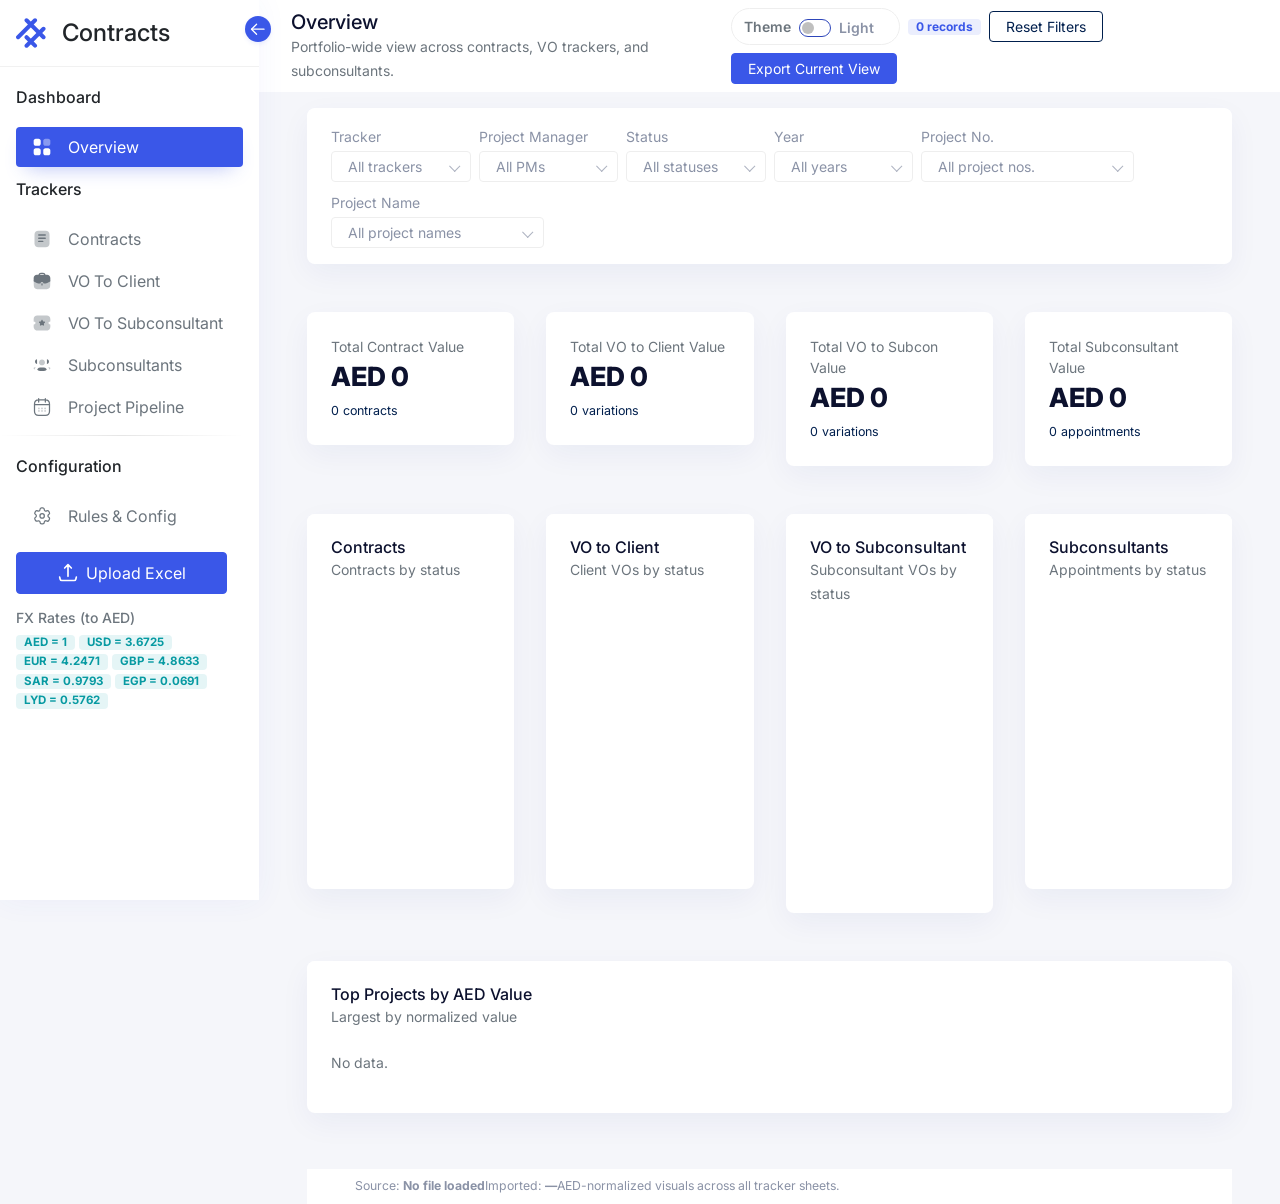
==== dashboard/contracts-tracker.html @ dc99f71d "Initial upload" ====
<!doctype html>
<html lang="en" dir="ltr">
<head>
  <meta charset="utf-8">
  <meta name="viewport" content="width=device-width, initial-scale=1, shrink-to-fit=no">
  <title>Contracts, VOs &amp; Subconsultants Dashboard</title>
  <link rel="shortcut icon" href="../assets/images/favicon.ico">
  <link rel="stylesheet" href="../assets/css/core/libs.min.css">
  <link rel="stylesheet" href="../assets/css/hope-ui.min.css?v=4.0.0">
  <link rel="stylesheet" href="../assets/css/custom.min.css?v=4.0.0">
  <link rel="stylesheet" href="../assets/css/dark.min.css">
  <link rel="stylesheet" href="../assets/css/customizer.min.css">
  <link rel="stylesheet" href="../assets/css/rtl.min.css">
  <link rel="stylesheet" href="../assets/css/contracts-dashboard.css">
</head>
<body>
  <!-- Loader -->
  <div id="loading"><div class="loader simple-loader"><div class="loader-body"></div></div></div>

  <!-- ======== Sidebar ======== -->
  <aside class="sidebar sidebar-default sidebar-white sidebar-base navs-rounded-all">
    <div class="sidebar-header d-flex align-items-center justify-content-start">
      <a href="#" class="navbar-brand">
        <div class="logo-main">
          <div class="logo-normal">
            <svg class="text-primary icon-30" viewBox="0 0 30 30" fill="none" xmlns="http://www.w3.org/2000/svg">
              <rect x="-0.757324" y="19.2427" width="28" height="4" rx="2" transform="rotate(-45 -0.757324 19.2427)" fill="currentColor"/>
              <rect x="7.72803" y="27.728" width="28" height="4" rx="2" transform="rotate(-45 7.72803 27.728)" fill="currentColor"/>
              <rect x="10.5366" y="16.3945" width="16" height="4" rx="2" transform="rotate(45 10.5366 16.3945)" fill="currentColor"/>
              <rect x="10.5562" y="-0.556152" width="28" height="4" rx="2" transform="rotate(45 10.5562 -0.556152)" fill="currentColor"/>
            </svg>
          </div>
          <div class="logo-mini">
            <svg class="text-primary icon-30" viewBox="0 0 30 30" fill="none" xmlns="http://www.w3.org/2000/svg">
              <rect x="-0.757324" y="19.2427" width="28" height="4" rx="2" transform="rotate(-45 -0.757324 19.2427)" fill="currentColor"/>
              <rect x="7.72803" y="27.728" width="28" height="4" rx="2" transform="rotate(-45 7.72803 27.728)" fill="currentColor"/>
              <rect x="10.5366" y="16.3945" width="16" height="4" rx="2" transform="rotate(45 10.5366 16.3945)" fill="currentColor"/>
              <rect x="10.5562" y="-0.556152" width="28" height="4" rx="2" transform="rotate(45 10.5562 -0.556152)" fill="currentColor"/>
            </svg>
          </div>
        </div>
        <h4 class="logo-title">Contracts</h4>
      </a>
      <div class="sidebar-toggle" data-toggle="sidebar" data-active="true">
        <i class="icon">
          <svg width="20" height="20" viewBox="0 0 24 24" fill="none" xmlns="http://www.w3.org/2000/svg">
            <path d="M4.25 12.2744L19.25 12.2744" stroke="currentColor" stroke-width="1.5" stroke-linecap="round" stroke-linejoin="round"></path>
            <path d="M10.2998 18.2988L4.2498 12.2748L10.2998 6.24976" stroke="currentColor" stroke-width="1.5" stroke-linecap="round" stroke-linejoin="round"></path>
          </svg>
        </i>
      </div>
    </div>
    <div class="sidebar-body pt-0 data-scrollbar">
      <div class="sidebar-list">
        <ul class="navbar-nav iq-main-menu" id="sidebar-menu">
          <li class="nav-item static-item">
            <a class="nav-link static-item disabled" href="#" tabindex="-1">
              <span class="default-icon">Dashboard</span><span class="mini-icon">-</span>
            </a>
          </li>
          <li class="nav-item">
            <a class="nav-link active" href="#" data-page="overview">
              <i class="icon"><svg class="icon-20" width="20" viewBox="0 0 24 24" fill="none" xmlns="http://www.w3.org/2000/svg"><path opacity="0.4" d="M16.0756 2H19.4616C20.8639 2 22.0001 3.14585 22.0001 4.55996V7.97452C22.0001 9.38864 20.8639 10.5345 19.4616 10.5345H16.0756C14.6734 10.5345 13.5371 9.38864 13.5371 7.97452V4.55996C13.5371 3.14585 14.6734 2 16.0756 2Z" fill="currentColor"></path><path fill-rule="evenodd" clip-rule="evenodd" d="M4.53852 2H7.92449C9.32676 2 10.463 3.14585 10.463 4.55996V7.97452C10.463 9.38864 9.32676 10.5345 7.92449 10.5345H4.53852C3.13626 10.5345 2 9.38864 2 7.97452V4.55996C2 3.14585 3.13626 2 4.53852 2ZM4.53852 13.4655H7.92449C9.32676 13.4655 10.463 14.6114 10.463 16.0255V19.44C10.463 20.8532 9.32676 22 7.92449 22H4.53852C3.13626 22 2 20.8532 2 19.44V16.0255C2 14.6114 3.13626 13.4655 4.53852 13.4655ZM19.4615 13.4655H16.0755C14.6732 13.4655 13.537 14.6114 13.537 16.0255V19.44C13.537 20.8532 14.6732 22 16.0755 22H19.4615C20.8637 22 22 20.8532 22 19.44V16.0255C22 14.6114 20.8637 13.4655 19.4615 13.4655Z" fill="currentColor"></path></svg></i>
              <span class="item-name">Overview</span>
            </a>
          </li>
          <li class="nav-item static-item">
            <a class="nav-link static-item disabled" href="#" tabindex="-1">
              <span class="default-icon">Trackers</span><span class="mini-icon">-</span>
            </a>
          </li>
          <li class="nav-item">
            <a class="nav-link" href="#" data-page="contracts">
              <i class="icon"><svg class="icon-20" width="20" viewBox="0 0 24 24" fill="none" xmlns="http://www.w3.org/2000/svg"><path opacity="0.4" d="M16.191 2H7.81C4.77 2 3 3.78 3 6.83V17.16C3 20.26 4.77 22 7.81 22H16.191C19.28 22 21 20.26 21 17.16V6.83C21 3.78 19.28 2 16.191 2Z" fill="currentColor"></path><path d="M8.08008 15.74H12.9201C13.3701 15.74 13.7501 15.36 13.7501 14.91C13.7501 14.46 13.3701 14.08 12.9201 14.08H8.08008C7.63008 14.08 7.25008 14.46 7.25008 14.91C7.25008 15.36 7.63008 15.74 8.08008 15.74ZM8.08008 11.9H15.9201C16.3701 11.9 16.7501 11.52 16.7501 11.07C16.7501 10.62 16.3701 10.24 15.9201 10.24H8.08008C7.63008 10.24 7.25008 10.62 7.25008 11.07C7.25008 11.52 7.63008 11.9 8.08008 11.9ZM8.08008 8.06H15.9201C16.3701 8.06 16.7501 7.68 16.7501 7.23C16.7501 6.78 16.3701 6.4 15.9201 6.4H8.08008C7.63008 6.4 7.25008 6.78 7.25008 7.23C7.25008 7.68 7.63008 8.06 8.08008 8.06Z" fill="currentColor"></path></svg></i>
              <span class="item-name">Contracts</span>
            </a>
          </li>
          <li class="nav-item">
            <a class="nav-link" href="#" data-page="voClient">
              <i class="icon"><svg class="icon-20" width="20" viewBox="0 0 24 24" fill="none" xmlns="http://www.w3.org/2000/svg"><path opacity="0.4" d="M2 11.0786C2.05 13.4166 2.19 17.4156 2.21 17.8566C2.281 18.7996 2.642 19.7526 3.204 20.4246C3.986 21.3676 4.949 21.7886 6.292 21.7886C8.148 21.7986 10.194 21.7986 12.181 21.7986C14.176 21.7986 16.112 21.7986 17.747 21.7886C19.071 21.7886 20.064 21.3566 20.836 20.4246C21.398 19.7526 21.759 18.7896 21.81 17.8566C21.83 17.4856 21.93 13.1446 21.99 11.0786H2Z" fill="currentColor"></path><path d="M11.2451 15.3843V16.6783C11.2451 17.0923 11.5811 17.4283 11.9951 17.4283C12.4091 17.4283 12.7451 17.0923 12.7451 16.6783V15.3843C12.7451 14.9703 12.4091 14.6343 11.9951 14.6343C11.5811 14.6343 11.2451 14.9703 11.2451 15.3843Z" fill="currentColor"></path><path fill-rule="evenodd" clip-rule="evenodd" d="M10.211 14.5565C10.111 14.9195 9.762 15.1515 9.384 15.1015C6.833 14.7455 4.395 13.8405 2.337 12.4815C2.126 12.3435 2 12.1075 2 11.8555V8.38949C2 6.28949 3.712 4.58149 5.817 4.58149H7.784C7.972 3.12949 9.202 2.00049 10.704 2.00049H13.286C14.787 2.00049 16.018 3.12949 16.206 4.58149H18.183C20.282 4.58149 21.99 6.28949 21.99 8.38949V11.8555C21.99 12.1075 21.863 12.3425 21.654 12.4815C19.592 13.8465 17.144 14.7555 14.576 15.1105C14.541 15.1155 14.507 15.1175 14.473 15.1175C14.134 15.1175 13.831 14.8885 13.746 14.5525C13.544 13.7565 12.821 13.1995 11.99 13.1995C11.148 13.1995 10.433 13.7445 10.211 14.5565ZM13.286 3.50049H10.704C10.031 3.50049 9.469 3.96049 9.301 4.58149H14.688C14.52 3.96049 13.958 3.50049 13.286 3.50049Z" fill="currentColor"></path></svg></i>
              <span class="item-name">VO to Client</span>
            </a>
          </li>
          <li class="nav-item">
            <a class="nav-link" href="#" data-page="voSubcon">
              <i class="icon"><svg class="icon-20" width="20" viewBox="0 0 24 24" fill="none" xmlns="http://www.w3.org/2000/svg"><path opacity="0.4" d="M21.25 13.4764C20.429 13.4764 19.761 12.8145 19.761 12.001C19.761 11.1865 20.429 10.5246 21.25 10.5246C21.449 10.5246 21.64 10.4463 21.78 10.3076C21.921 10.1679 22 9.97864 22 9.78146L21.999 7.10415C21.999 4.84102 20.14 3 17.856 3H6.144C3.86 3 2.001 4.84102 2.001 7.10415L2 9.86766C2 10.0648 2.079 10.2541 2.22 10.3938C2.36 10.5325 2.551 10.6108 2.75 10.6108C3.599 10.6108 4.239 11.2083 4.239 12.001C4.239 12.8145 3.571 13.4764 2.75 13.4764C2.336 13.4764 2 13.8093 2 14.2195V16.8949C2 19.158 3.858 21 6.143 21H17.857C20.142 21 22 19.158 22 16.8949V14.2195C22 13.8093 21.664 13.4764 21.25 13.4764Z" fill="currentColor"></path><path d="M15.4303 11.5887L14.2513 12.7367L14.5303 14.3597C14.5783 14.6407 14.4653 14.9177 14.2343 15.0837C14.0053 15.2517 13.7063 15.2727 13.4543 15.1387L11.9993 14.3737L10.5413 15.1397C10.4333 15.1967 10.3153 15.2267 10.1983 15.2267C10.0453 15.2267 9.89434 15.1787 9.76434 15.0847C9.53434 14.9177 9.42134 14.6407 9.46934 14.3597L9.74734 12.7367L8.56834 11.5887C8.36434 11.3907 8.29334 11.0997 8.38134 10.8287C8.47034 10.5587 8.70034 10.3667 8.98134 10.3267L10.6073 10.0897L11.3363 8.61268C11.4633 8.35868 11.7173 8.20068 11.9993 8.20068H12.0013C12.2843 8.20168 12.5383 8.35968 12.6633 8.61368L13.3923 10.0897L15.0213 10.3277C15.2993 10.3667 15.5293 10.5587 15.6173 10.8287C15.7063 11.0997 15.6353 11.3907 15.4303 11.5887Z" fill="currentColor"></path></svg></i>
              <span class="item-name">VO to Subconsultant</span>
            </a>
          </li>
          <li class="nav-item">
            <a class="nav-link" href="#" data-page="sca">
              <i class="icon"><svg class="icon-20" width="20" viewBox="0 0 24 24" fill="none" xmlns="http://www.w3.org/2000/svg"><path d="M17.8877 10.8967C19.2827 10.7007 20.3567 9.50473 20.3597 8.05573C20.3597 6.62773 19.3187 5.44373 17.9537 5.21973" fill="currentColor"></path><path opacity="0.4" d="M19.7285 14.2505C21.0795 14.4525 22.0225 14.9255 22.0225 15.9005C22.0225 16.5715 21.5785 17.0075 20.8605 17.2815" fill="currentColor"></path><path d="M6.09016 10.8967C4.69516 10.7007 3.62116 9.50473 3.61816 8.05573C3.61816 6.62773 4.65916 5.44373 6.02416 5.21973" fill="currentColor"></path><path opacity="0.4" d="M4.24957 14.2505C2.89857 14.4525 1.95557 14.9255 1.95557 15.9005C1.95557 16.5715 2.39957 17.0075 3.11757 17.2815" fill="currentColor"></path><path fill-rule="evenodd" clip-rule="evenodd" d="M11.9886 14.914C9.09857 14.914 6.60059 15.3507 6.60059 17.1154C6.60059 18.88 9.08459 19.3327 11.9886 19.3327C14.8786 19.3327 17.3766 18.8961 17.3766 17.1314C17.3766 15.3667 14.8926 14.914 11.9886 14.914Z" fill="currentColor"></path><path opacity="0.4" fill-rule="evenodd" clip-rule="evenodd" d="M11.9886 12.4467C13.9496 12.4467 15.5286 10.8684 15.5286 8.90638C15.5286 6.94538 13.9496 5.36707 11.9886 5.36707C10.0276 5.36707 8.44958 6.94538 8.44958 8.90638C8.44958 10.8684 10.0276 12.4467 11.9886 12.4467Z" fill="currentColor"></path></svg></i>
              <span class="item-name">Subconsultants</span>
            </a>
          </li>
          <li class="nav-item">
            <a class="nav-link" href="#" data-page="pipeline">
              <i class="icon"><svg class="icon-20" width="20" viewBox="0 0 24 24" fill="none" xmlns="http://www.w3.org/2000/svg"><path d="M8 2v4M16 2v4M3.5 9.09h17M21 8.5V17c0 3-1.5 5-5 5H8c-3.5 0-5-2-5-5V8.5c0-3 1.5-5 5-5h8c3.5 0 5 2 5 5Z" stroke="currentColor" stroke-width="1.5" stroke-miterlimit="10" stroke-linecap="round" stroke-linejoin="round"/><path opacity="0.4" d="M15.695 13.7h.009M15.695 16.7h.009M11.995 13.7h.01M11.995 16.7h.01M8.294 13.7h.01M8.294 16.7h.01" stroke="currentColor" stroke-width="2" stroke-linecap="round" stroke-linejoin="round"/></svg></i>
              <span class="item-name">Project Pipeline</span>
            </a>
          </li>
          <li><hr class="hr-horizontal"></li>
          <li class="nav-item static-item">
            <a class="nav-link static-item disabled" href="#" tabindex="-1">
              <span class="default-icon">Configuration</span><span class="mini-icon">-</span>
            </a>
          </li>
          <li class="nav-item">
            <a class="nav-link" href="#" data-page="rulesConfig">
              <i class="icon"><svg class="icon-20" width="20" viewBox="0 0 24 24" fill="none" xmlns="http://www.w3.org/2000/svg"><path fill-rule="evenodd" clip-rule="evenodd" d="M20.8064 7.62361L20.184 6.54352C19.6574 5.6296 18.4905 5.31432 17.5753 5.83872V5.83872C17.1397 6.09534 16.6198 6.16815 16.1305 6.04109C15.6411 5.91402 15.2224 5.59752 14.9666 5.16137C14.8021 4.88415 14.7137 4.56839 14.7103 4.24604V4.24604C14.7251 3.72922 14.5302 3.2284 14.1698 2.85767C13.8094 2.48694 13.3143 2.27786 12.7973 2.27808H11.5433C11.037 2.27807 10.5513 2.47991 10.1937 2.83895C9.83614 3.19798 9.63649 3.68459 9.63889 4.19088V4.19088C9.62417 5.23693 8.77248 6.07681 7.72632 6.07674C7.40397 6.07336 7.08821 5.98494 6.81099 5.82041V5.82041C5.89582 5.29601 4.72887 5.61129 4.20229 6.52522L3.5765 7.62361C3.05023 8.53639 3.36065 9.70261 4.26888 10.2323V10.2323C4.86374 10.5739 5.22508 11.2056 5.22508 11.889C5.22508 12.5725 4.86374 13.2041 4.26888 13.5458V13.5458C3.36228 14.0719 3.05087 15.2353 3.5765 16.1453V16.1453L4.20898 17.2346C4.45573 17.6798 4.86893 18.0083 5.35648 18.1474C5.84402 18.2866 6.36697 18.2249 6.81099 17.9756V17.9756C7.24733 17.7213 7.76683 17.6516 8.25456 17.7822C8.74229 17.9128 9.15789 18.2327 9.40993 18.6716C9.57445 18.9489 9.66287 19.2646 9.66628 19.587V19.587C9.66628 20.6435 10.5227 21.5 11.5792 21.5H12.8332C13.8864 21.5 14.7412 20.6491 14.7474 19.5765V19.5765C14.7449 19.0691 14.9455 18.5818 15.3042 18.2232C15.663 17.8644 16.1503 17.6638 16.6576 17.6663C16.9788 17.6749 17.2929 17.7636 17.5753 17.9247V17.9247C18.4869 18.4498 19.6521 18.1398 20.184 17.2302V17.2302L20.8064 16.1453C21.0615 15.7075 21.1315 15.186 21.001 14.6964C20.8704 14.2067 20.5502 13.7894 20.111 13.5367V13.5367C19.6717 13.284 19.3516 12.8666 19.221 12.377C19.0904 11.8873 19.1604 11.3659 19.4155 10.928C19.581 10.6383 19.8211 10.3982 20.111 10.2323V10.2323C21.0131 9.70289 21.3236 8.54349 20.8064 7.63361V7.63361V7.62361Z" stroke="currentColor" stroke-width="1.5" stroke-linecap="round" stroke-linejoin="round"></path><circle cx="12.175" cy="11.889" r="2.63616" stroke="currentColor" stroke-width="1.5" stroke-linecap="round" stroke-linejoin="round"></circle></svg></i>
              <span class="item-name">Rules &amp; Config</span>
            </a>
          </li>
        </ul>
      </div>
      <!-- Sidebar Upload -->
      <div class="p-3">
        <button class="btn btn-primary sidebar-upload-btn d-flex align-items-center justify-content-center gap-2" data-bs-toggle="modal" data-bs-target="#uploadModal">
          <svg width="20" height="20" viewBox="0 0 24 24" fill="none" xmlns="http://www.w3.org/2000/svg"><path d="M12 2v14m0-14L8 6m4-4l4 4" stroke="currentColor" stroke-width="2" stroke-linecap="round" stroke-linejoin="round"/><path d="M2 17l.621 2.485A2 2 0 004.561 21h14.878a2 2 0 001.94-1.515L22 17" stroke="currentColor" stroke-width="2" stroke-linecap="round" stroke-linejoin="round"/></svg>
          <span class="default-icon">Upload Excel</span>
        </button>
      </div>
      <!-- FX Rate pills -->
      <div class="px-3 pb-3">
        <h6 class="text-muted small mb-2 default-icon">FX Rates (to AED)</h6>
        <div id="sidebarFxPills" class="d-flex flex-wrap gap-1"></div>
      </div>
    </div>
  </aside>

  <!-- ======== Main Content ======== -->
  <main class="main-content">
    <div class="position-relative">
      <!-- Topbar -->
      <nav class="nav navbar navbar-expand-lg navbar-light iq-navbar">
        <div class="container-fluid navbar-inner">
          <div class="d-flex align-items-center gap-3">
            <div class="sidebar-toggle" data-toggle="sidebar" data-active="true">
              <i class="icon"><svg width="20" viewBox="0 0 24 24" fill="none" xmlns="http://www.w3.org/2000/svg"><path d="M4.25 12.2744L19.25 12.2744" stroke="currentColor" stroke-width="1.5" stroke-linecap="round" stroke-linejoin="round"></path><path d="M10.2998 18.2988L4.2498 12.2748L10.2998 6.24976" stroke="currentColor" stroke-width="1.5" stroke-linecap="round" stroke-linejoin="round"></path></svg></i>
            </div>
            <div>
              <h5 class="mb-0" id="pageTitle">Overview</h5>
              <small class="text-muted" id="pageSubtitle">Portfolio-wide view across contracts, VO trackers, and subconsultants.</small>
            </div>
          </div>
          <div class="d-flex align-items-center gap-2 flex-wrap">
            <div class="theme-toggle-wrap d-flex align-items-center gap-2">
              <span class="small text-muted fw-semibold">Theme</span>
              <div class="form-check form-switch mb-0">
                <input class="form-check-input" type="checkbox" role="switch" id="themeToggle">
                <label class="form-check-label small fw-semibold" for="themeToggle" id="themeToggleLabel">Light</label>
              </div>
            </div>
            <span class="badge bg-soft-primary" id="recordCounterBadge">0 records</span>
            <button class="btn btn-sm btn-outline-secondary" id="resetFiltersBtn">Reset Filters</button>
            <button class="btn btn-sm btn-primary" id="exportCsvBtn">Export Current View</button>
          </div>
        </div>
      </nav>
    </div>

    <div class="container-fluid content-inner mt-3 py-0">
      <!-- ===== Global Filters Card ===== -->
      <div class="row mb-3 filters-card" id="filtersCard">
        <div class="col-12">
          <div class="card">
            <div class="card-body py-3">
              <div class="row g-2">
                <div class="col-md-2 col-sm-4 col-6">
                  <label class="form-label small mb-1">Tracker</label>
                  <div class="status-filter excel-filter" id="filterTypeWrap">
                    <button type="button" class="form-select form-select-sm text-start status-filter-toggle" id="filterTypeToggle">All trackers</button>
                    <div class="status-filter-menu d-none" id="filterTypeMenu"></div>
                  </div>
                </div>
                <div class="col-md-2 col-sm-4 col-6">
                  <label class="form-label small mb-1">Project Manager</label>
                  <div class="status-filter excel-filter" id="filterPMWrap">
                    <button type="button" class="form-select form-select-sm text-start status-filter-toggle" id="filterPMToggle">All PMs</button>
                    <div class="status-filter-menu d-none" id="filterPMMenu"></div>
                  </div>
                </div>
                <div class="col-md-2 col-sm-4 col-6">
                  <label class="form-label small mb-1">Status</label>
                  <div class="status-filter" id="filterStatusWrap">
                    <button type="button" class="form-select form-select-sm text-start status-filter-toggle" id="filterStatusToggle">
                      All statuses
                    </button>
                    <div class="status-filter-menu d-none" id="filterStatusMenu"></div>
                  </div>
                </div>
                <div class="col-md-2 col-sm-4 col-6 d-none" id="filterInvoiceStatusBlock">
                  <label class="form-label small mb-1">Invoice Status</label>
                  <div class="status-filter excel-filter" id="filterInvoiceStatusWrap">
                    <button type="button" class="form-select form-select-sm text-start status-filter-toggle" id="filterInvoiceStatusToggle">All invoice statuses</button>
                    <div class="status-filter-menu d-none" id="filterInvoiceStatusMenu"></div>
                  </div>
                </div>
                <div class="col-md-2 col-sm-4 col-6">
                  <label class="form-label small mb-1">Year</label>
                  <div class="status-filter excel-filter" id="filterYearWrap">
                    <button type="button" class="form-select form-select-sm text-start status-filter-toggle" id="filterYearToggle">All years</button>
                    <div class="status-filter-menu d-none" id="filterYearMenu"></div>
                  </div>
                </div>
                <div class="col-md-3 col-sm-6">
                  <label class="form-label small mb-1">Project No.</label>
                  <div class="status-filter excel-filter" id="filterProjectNoWrap">
                    <button type="button" class="form-select form-select-sm text-start status-filter-toggle" id="filterProjectNoToggle">All project nos.</button>
                    <div class="status-filter-menu d-none" id="filterProjectNoMenu"></div>
                  </div>
                </div>
                <div class="col-md-3 col-sm-6">
                  <label class="form-label small mb-1">Project Name</label>
                  <div class="status-filter excel-filter" id="filterProjectNameWrap">
                    <button type="button" class="form-select form-select-sm text-start status-filter-toggle" id="filterProjectNameToggle">All project names</button>
                    <div class="status-filter-menu d-none" id="filterProjectNameMenu"></div>
                  </div>
                </div>
              </div>
              <div class="filter-chip-row d-none" id="filterSummaryChips"></div>
            </div>
          </div>
        </div>
      </div>

      <!-- ===== Page Sections ===== -->
      <div id="page-overview"     class="page-section active"></div>
      <div id="page-contracts"    class="page-section"></div>
      <div id="page-voClient"     class="page-section"></div>
      <div id="page-voSubcon"     class="page-section"></div>
      <div id="page-sca"          class="page-section"></div>
      <div id="page-pipeline"    class="page-section"></div>
      <div id="page-rulesConfig"  class="page-section"></div>

      <!-- Footer -->
      <footer class="footer mt-4">
        <div class="footer-body">
          <div class="d-flex flex-wrap justify-content-between align-items-center small">
            <div>Source: <strong id="footerSourceFile">No file loaded</strong></div>
            <div>Imported: <strong id="footerImportedAt">—</strong></div>
            <div>AED-normalized visuals across all tracker sheets.</div>
          </div>
        </div>
      </footer>
    </div>
  </main>

  <!-- ======== Toast area ======== -->
  <div id="toast-area" class="toast-container position-fixed top-0 end-0 p-3"></div>

  <!-- ======== Upload Modal ======== -->
  <div class="modal fade" id="uploadModal" tabindex="-1" aria-labelledby="uploadModalLabel" aria-hidden="true">
    <div class="modal-dialog modal-lg modal-dialog-centered">
      <div class="modal-content">
        <div class="modal-header">
          <h5 class="modal-title" id="uploadModalLabel">Upload Excel Workbook</h5>
          <button type="button" class="btn-close" data-bs-dismiss="modal" aria-label="Close"></button>
        </div>
        <div class="modal-body">
          <!-- Step indicators -->
          <div class="d-flex justify-content-center mb-4 gap-3">
            <span class="badge bg-primary" id="uploadStep1Badge">1. Select File</span>
            <span class="badge bg-secondary" id="uploadStep2Badge">2. Sheet Mapping</span>
            <span class="badge bg-secondary" id="uploadStep3Badge">3. Validation</span>
          </div>
          <!-- Step 1: File selection -->
          <div id="uploadStep1">
            <div class="upload-zone" id="dropZone">
              <div class="upload-icon mb-2">
                <svg width="48" height="48" viewBox="0 0 24 24" fill="none" xmlns="http://www.w3.org/2000/svg"><path d="M12 2v14m0-14L8 6m4-4l4 4" stroke="currentColor" stroke-width="2" stroke-linecap="round" stroke-linejoin="round"/><path d="M2 17l.621 2.485A2 2 0 004.561 21h14.878a2 2 0 001.94-1.515L22 17" stroke="currentColor" stroke-width="2" stroke-linecap="round" stroke-linejoin="round"/></svg>
              </div>
              <p class="mb-1 fw-bold">Drag &amp; drop your Excel file here</p>
              <p class="text-muted small mb-2">or click to browse</p>
              <input type="file" id="excelFileInput" accept=".xlsx,.xls,.csv" class="d-none">
              <button class="btn btn-outline-primary btn-sm" id="browseFileBtn">Browse Files</button>
            </div>
            <div id="selectedFileInfo" class="mt-3 d-none">
              <div class="alert alert-info d-flex justify-content-between align-items-center mb-0">
                <div><strong id="selectedFileName"></strong> <span id="selectedFileSize" class="text-muted small"></span></div>
                <button class="btn btn-sm btn-outline-danger" id="clearFileBtn">Remove</button>
              </div>
            </div>
          </div>
          <!-- Step 2: Sheet mapping -->
          <div id="uploadStep2" class="d-none">
            <p class="text-muted small mb-3">Map detected sheets to tracker types. Unmatched sheets will be skipped.</p>
            <div class="table-responsive">
              <table class="table table-sm table-bordered" id="sheetMappingTable">
                <thead><tr><th>Detected Sheet</th><th>Columns Found</th><th>Map To</th><th>Header Row</th><th>Status</th></tr></thead>
                <tbody></tbody>
              </table>
            </div>
          </div>
          <!-- Step 3: Validation report -->
          <div id="uploadStep3" class="d-none">
            <div id="validationSummary" class="mb-3"></div>
            <div id="mappingPreview" class="mb-3"></div>
            <div class="accordion" id="validationAccordion"></div>
          </div>
        </div>
        <div class="modal-footer">
          <button type="button" class="btn btn-secondary" data-bs-dismiss="modal">Cancel</button>
          <button type="button" class="btn btn-outline-secondary d-none" id="uploadBackBtn">Back</button>
          <button type="button" class="btn btn-primary" id="uploadNextBtn" disabled>Next</button>
        </div>
      </div>
    </div>
  </div>

  <!-- ======== Column Mapping Modal ======== -->
  <div class="modal fade" id="columnMapModal" tabindex="-1" aria-hidden="true">
    <div class="modal-dialog modal-lg modal-dialog-centered modal-dialog-scrollable">
      <div class="modal-content">
        <div class="modal-header">
          <h5 class="modal-title">Column Mapping — <span id="colMapSheetName"></span></h5>
          <button type="button" class="btn-close" data-bs-dismiss="modal" aria-label="Close"></button>
        </div>
        <div class="modal-body" id="colMapBody"></div>
        <div class="modal-footer">
          <button class="btn btn-secondary" data-bs-dismiss="modal">Cancel</button>
          <button class="btn btn-primary" id="colMapSaveBtn">Apply Mapping</button>
        </div>
      </div>
    </div>
  </div>

  <!-- ======== Scripts ======== -->
  <script src="../assets/js/core/libs.min.js"></script>
  <script src="../assets/js/core/external.min.js"></script>
  <script src="../assets/js/hope-ui.js" defer></script>
  <script src="../assets/vendor/xlsx/xlsx.full.min.js"></script>
  <script src="../assets/js/contracts-dashboard.js"></script>
</body>
</html>
---- assets/css/custom.min.css ----
/*!
* Version: 1.2.0
* Template: Example Project
* Author: iqonic.design
* Design and Developed by: iqonic.design
* NOTE: This file contains the styling for Template.
*
*/:focus{outline:none}hr{margin:1rem 0;color:inherit;background-color:currentColor;border:0;opacity:.25}.sign-bg{position:absolute;left:0;top:0}.sign-bg.sign-bg-right{left:auto;right:0}.gradient-main{height:100%;width:100%;-o-object-fit:cover;object-fit:cover}.login-bottom{margin-top:-12.5rem}@media(min-width: 1400px){.auth-card{padding:0 6.25rem}}@media(max-width: 575.98px){.login-header{height:12.5rem !important}.login-bottom{margin-top:-6.25rem}}.card .iq-dashed-border{padding:1.5rem;-webkit-border-radius:.5rem;border-radius:.5rem;border:1px dashed #ced4da}.card .card-body .grid-flow-col{grid-auto-flow:column}.card .card-body .iq-icon-box-2{height:36px;width:36px;min-width:36px;line-height:36px;background:#f5f6fa;text-align:center;font-size:1rem;text-decoration:none;-webkit-border-radius:.5rem;border-radius:.5rem}.card .card-body .iq-media-group-1 .iq-media-1{margin-left:-1.25rem;position:relative;z-index:0}.card .card-body .iq-media-group-1 .iq-media-1:hover{z-index:9}.card .card-body .iq-media-group-1 .iq-media-1 img{border:2px solid #eee}.card .card-body .iq-media-group-1 .iq-media-1:first-child{margin-left:0}.card .card-body .iq-media-group-1 .iq-media.border{border:2px solid #eee}.card .card-body .iq-media-1{display:-webkit-inline-box;display:-ms-inline-flexbox;display:-webkit-inline-flex;display:inline-flex;background-repeat:no-repeat;background-position:center center;-webkit-background-size:cover;background-size:cover;-webkit-border-radius:.25rem;border-radius:.25rem}.card .card-body .iq-media-1:hover{text-decoration:none}.pricing .table thead tr{background-color:unset}.pricing .table th{border-top:none;border-bottom:1px solid #eee}.pricing .table td{border-top:none !important}.pricing .table tr{border-bottom:1px solid #eee}.prc-box{background:#d8ddfa;padding:15px;position:relative;-webkit-border-radius:.5rem;border-radius:.5rem;cursor:pointer}.type{position:absolute;background:#3a57e8;padding:9px 25px;color:#fff;top:-15px;left:50%;-webkit-transform:translateX(-50%);-ms-transform:translateX(-50%);transform:translateX(-50%);font-weight:500}.type:before{position:absolute;content:"";width:0;height:0;right:-15px;top:0px;border-left:15px solid #0c112e;border-top:15px solid rgba(0,0,0,0)}.type:after{position:absolute;content:"";width:0;height:0;left:-15px;top:0px;border-right:15px solid #0c112e;border-top:15px solid rgba(0,0,0,0)}.prc-box.active{background:#3a57e8}.prc-box.active .h3{color:#fff}.prc-box.active .type{background:#d8ddfa;color:#212529}.prc-box.active .type:before{border-left:16px solid #0c112e;right:-16px}.prc-box.active .type:after{border-right:16px solid #0c112e;left:-16px}.prc-wrap{border-bottom:none !important}.child-cell.active{color:#3a57e8;stroke:#3a57e8}.line-around{border-bottom:1px solid #eee;line-height:.1em;margin:10px 0 20px}.line-around .line-around-1{text-transform:uppercase;background:#fff;padding:0 10px 0 0}.iq-single-card{-webkit-border-radius:0 .5rem .5rem 0;border-radius:0 .5rem .5rem 0}@media(max-width: 767.98px){.iq-single-card{-webkit-border-radius:0 0 .5rem .5rem;border-radius:0 0 .5rem .5rem}}.iq-star-inserted .iq-star-inserted-1.col{padding-right:unset}.iq-star-inserted .iq-star-inserted-2{z-index:2}.iq-star-inserted .iq-star-inserted-2.col{padding:unset}.iq-star-inserted .iq-star-inserted-2.col .card{height:100%}.iq-star-inserted .iq-star-inserted-3.col{padding-left:unset}@media(max-width: 991.98px){.iq-star-inserted .card.my-5{margin:unset !important;margin-bottom:2rem !important}.iq-star-inserted .iq-star-inserted-1.col{padding-right:-webkit-calc(var(--bs-gutter-x)/2);padding-right:calc(var(--bs-gutter-x)/2)}.iq-star-inserted .iq-star-inserted-2.col{padding-right:-webkit-calc(var(--bs-gutter-x)/2);padding-right:calc(var(--bs-gutter-x)/2);padding-left:-webkit-calc(var(--bs-gutter-x)/2);padding-left:calc(var(--bs-gutter-x)/2)}.iq-star-inserted .iq-star-inserted-2.col .card{height:unset;margin-bottom:2rem !important}.iq-star-inserted .iq-star-inserted-3.col{padding-left:-webkit-calc(var(--bs-gutter-x)/2);padding-left:calc(var(--bs-gutter-x)/2)}}.body-class-1{scroll-behavior:smooth}.main-img .container{position:absolute;top:50%;left:50%;-webkit-transform:translate(-50%, -50%);-ms-transform:translate(-50%, -50%);transform:translate(-50%, -50%);color:#fff;font-weight:700;text-transform:uppercase;text-align:center}.main-img .container h1{margin:0;font-size:4.375rem;color:#fff}.main-img .container h1 span{padding:.375rem .875rem;display:inline-block}.bd-heading-1 .bd-example{margin-top:1rem}.bd-heading-1 .bd-example:first-child{margin-top:0rem}.bd-cheatsheet{margin-top:-2rem}.bd-cheatsheet section article .card.iq-document-card{padding:1.5rem}.bd-cheatsheet section article .card.iq-document-card .tab-content pre.language-markup{margin:unset}.bd-aside.card.iq-document-card{padding:1.5rem;margin-top:-2rem}.bd-aside a{padding:.25rem .5rem;margin-top:.125rem;margin-left:.25rem;color:rgba(138,146,166,.95);text-decoration:none}.bd-aside a:hover,.bd-aside a:focus{background-color:rgba(58,87,232,.1)}.bd-aside .active{font-weight:600;background-color:rgba(58,87,232,.1);color:#3a57e8}.bd-aside .btn{padding:.25rem .5rem;font-weight:600;color:#8a92a6;border:0}.bd-aside .btn .right-icon{-webkit-transition:-webkit-transform .35s ease;transition:-webkit-transform .35s ease;-o-transition:transform .35s ease;transition:transform .35s ease;transition:transform .35s ease, -webkit-transform .35s ease}.bd-aside .btn:hover,.bd-aside .btn:focus{background-color:rgba(58,87,232,.1);color:#3a57e8}.bd-aside .btn:focus{-webkit-box-shadow:0 0 0 .063rem rgba(58,87,232,.7);box-shadow:0 0 0 .063rem rgba(58,87,232,.7)}.bd-aside .btn[aria-expanded=true] .right-icon{-webkit-transform:rotate(90deg);-ms-transform:rotate(90deg);transform:rotate(90deg)}.scrollspy-example{position:relative;height:12.5rem;margin-top:.5rem;overflow:auto}[id=modal] .bd-example .btn,[id=buttons] .bd-example .btn,[id=tooltips] .bd-example .btn,[id=popovers] .bd-example .btn,[id=dropdowns] .bd-example .btn-group,[id=dropdowns] .bd-example .dropdown,[id=dropdowns] .bd-example .dropup,[id=dropdowns] .bd-example .dropend,[id=dropdowns] .bd-example .dropstart{margin-top:.5rem}@media(min-width: 1200px){.body-class-1{display:grid;gap:1rem;grid-template-columns:1fr 4fr 1fr;grid-template-rows:auto}.bd-aside.sticky-xl-top{top:2rem !important}.bd-header{position:fixed;top:0;right:0;left:0;z-index:1030;grid-column:1/span 3}.sticky-xl-top{z-index:2}.bd-cheatsheet,.bd-cheatsheet section,.bd-cheatsheet article{display:grid;gap:2rem;grid-template-columns:3fr 1fr;grid-column:span 2/span 2;grid-template-rows:auto}.bd-aside{grid-area:1/1;scroll-margin-top:4rem}.bd-cheatsheet section,.bd-cheatsheet section>.iq-side-content{top:2rem;scroll-margin-top:0}.bd-cheatsheet article,.bd-cheatsheet .bd-heading{top:-webkit-calc(7.2rem + 2rem);top:calc(7.2rem + 2rem);scroll-margin-top:-webkit-calc(7.8rem + 2rem);scroll-margin-top:calc(7.8rem + 2rem)}.bd-cheatsheet .bd-heading{z-index:1;-webkit-box-ordinal-group:3;-webkit-order:2;-ms-flex-order:2;order:2}.bd-cheatsheet .bd-heading .card{margin-bottom:0}.bd-cheatsheet article .iq-document-card{margin-bottom:unset}.bd-cheatsheet article .iq-document-card.iq-doc-head{margin-top:-6.8rem}}@media(min-width: 768px)and (max-width: 1199.98px){.mobile-offcanvas{width:40% !important}}@media(max-width: 767.98px){.main-img .container h1{font-size:3.125rem}}@media(max-width: 1199.98px){.header .container{max-width:unset !important}aside.mobile-offcanvas{margin-top:unset !important}aside.mobile-offcanvas .offcanvas-header{display:block}.body-class-1{padding:unset}.body-class-1.container{max-width:unset}#content .iq-side-content .card{margin-top:1.25rem}.mobile-offcanvas{visibility:hidden;-webkit-transform:translateX(-100%);-ms-transform:translateX(-100%);transform:translateX(-100%);-webkit-border-radius:0;border-radius:0;display:block;position:fixed;top:0;left:0;height:100vh;z-index:1200;width:75%;overflow-y:scroll;overflow-x:hidden;-webkit-transition:visibility .3s ease-in-out,-webkit-transform .3s ease-in-out;transition:visibility .3s ease-in-out,-webkit-transform .3s ease-in-out;-o-transition:visibility .3s ease-in-out,transform .3s ease-in-out;transition:visibility .3s ease-in-out,transform .3s ease-in-out;transition:visibility .3s ease-in-out,transform .3s ease-in-out,-webkit-transform .3s ease-in-out;background:rgba(255,255,255,.8392156863);-webkit-backdrop-filter:blur(0.5rem);backdrop-filter:blur(0.5rem)}.mobile-offcanvas.show{visibility:visible;-webkit-transform:translateY(0);-ms-transform:translateY(0);transform:translateY(0)}.mobile-offcanvas .container,.mobile-offcanvas .container-fluid{display:block}}@media(min-width: 1200px){.bd-aside.card.iq-document-card,.bd-cheatsheet{margin-top:-3rem}aside.mobile-offcanvas .offcanvas-header{display:none}.bd-cheatsheet section .iq-side-content{grid-column-end:3}.bd-cheatsheet section .iq-side-content .card{margin-bottom:0}}body.offcanvas-active{overflow:hidden}body.uikit .btn-download{display:none}.uisheet.screen-darken{height:100%;width:0%;z-index:30;position:fixed;top:0;right:0;opacity:0;visibility:hidden;background-color:rgba(33,37,41,.6);-webkit-transition:opacity .2s linear,visibility .2s,width 2s ease-in;-o-transition:opacity .2s linear,visibility .2s,width 2s ease-in;transition:opacity .2s linear,visibility .2s,width 2s ease-in}.uisheet.screen-darken.active{z-index:10;-webkit-transition:opacity .3s ease,width 0s;-o-transition:opacity .3s ease,width 0s;transition:opacity .3s ease,width 0s;opacity:1;width:100%;visibility:visible}#back-to-top{display:inline !important}#back-to-top .top{bottom:1.563rem;right:1.563rem;z-index:999}.middle{display:inline !important}.middle .mid-menu{position:fixed;top:9.375rem;left:0rem;z-index:999;text-align:center;cursor:pointer;background:#3a57e8;color:#fff;padding:.2rem;-webkit-border-radius:0 1rem 1rem 0;border-radius:0 1rem 1rem 0}.top-1{top:1rem}
/*# sourceMappingURL=maps/custom.min.css.map */
---- assets/css/dark.min.css ----
/*!
* Version: 1.2.0
* Template: Example Project
* Author: iqonic.design
* Design and Developed by: iqonic.design
* NOTE: This file contains the styling for Template.
*
*/:focus{outline:none}hr{margin:1rem 0;color:inherit;background-color:currentColor;border:0;opacity:.25}.dark .bg-soft-primary{background-color:rgba(104,126,237,.1) !important}.dark a.bg-soft-primary:hover,.dark a.bg-soft-primary:focus,.dark button.bg-soft-primary:hover,.dark button.bg-soft-primary:focus{cursor:pointer;color:#1632bf;background-color:rgba(104,126,237,.15) !important}.dark .bg-soft-secondary{background-color:rgba(125,138,183,.1) !important}.dark a.bg-soft-secondary:hover,.dark a.bg-soft-secondary:focus,.dark button.bg-soft-secondary:hover,.dark button.bg-soft-secondary:focus{cursor:pointer;color:#404c74;background-color:rgba(125,138,183,.15) !important}.dark .bg-soft-success{background-color:rgba(33,204,106,.1) !important}.dark a.bg-soft-success:hover,.dark a.bg-soft-success:focus,.dark button.bg-soft-success:hover,.dark button.bg-soft-success:focus{cursor:pointer;color:#0f5e31;background-color:rgba(33,204,106,.15) !important}.dark .bg-soft-info{background-color:rgba(9,200,211,.1) !important}.dark a.bg-soft-info:hover,.dark a.bg-soft-info:focus,.dark button.bg-soft-info:hover,.dark button.bg-soft-info:focus{cursor:pointer;color:#045459;background-color:rgba(9,200,211,.15) !important}.dark .bg-soft-warning{background-color:rgba(244,137,75,.1) !important}.dark a.bg-soft-warning:hover,.dark a.bg-soft-warning:focus,.dark button.bg-soft-warning:hover,.dark button.bg-soft-warning:focus{cursor:pointer;color:#b44a0b;background-color:rgba(244,137,75,.15) !important}.dark .bg-soft-danger{background-color:rgba(221,73,55,.1) !important}.dark a.bg-soft-danger:hover,.dark a.bg-soft-danger:focus,.dark button.bg-soft-danger:hover,.dark button.bg-soft-danger:focus{cursor:pointer;color:#7f2116;background-color:rgba(221,73,55,.15) !important}.dark .bg-soft-light{background-color:rgba(251,252,252,.1) !important}.dark a.bg-soft-light:hover,.dark a.bg-soft-light:focus,.dark button.bg-soft-light:hover,.dark button.bg-soft-light:focus{cursor:pointer;color:#b2bcc5;background-color:rgba(251,252,252,.15) !important}.dark .bg-soft-dark{background-color:rgba(91,102,113,.1) !important}.dark a.bg-soft-dark:hover,.dark a.bg-soft-dark:focus,.dark button.bg-soft-dark:hover,.dark button.bg-soft-dark:focus{cursor:pointer;color:#000;background-color:rgba(91,102,113,.15) !important}.dark .bg-soft-gray{background-color:rgba(134,142,150,.1) !important}.dark a.bg-soft-gray:hover,.dark a.bg-soft-gray:focus,.dark button.bg-soft-gray:hover,.dark button.bg-soft-gray:focus{cursor:pointer;color:#494f54;background-color:rgba(134,142,150,.15) !important}.dark .bg-soft-gray-dark{background-color:rgba(91,102,113,.1) !important}.dark a.bg-soft-gray-dark:hover,.dark a.bg-soft-gray-dark:focus,.dark button.bg-soft-gray-dark:hover,.dark button.bg-soft-gray-dark:focus{cursor:pointer;color:#121416;background-color:rgba(91,102,113,.15) !important}.dark .text-primary{color:#3a57e8 !important}.dark .text-secondary{color:#5c6ca5 !important}.dark .text-success{color:#1aa053 !important}.dark .text-info{color:#079aa2 !important}.dark .text-warning{color:#f16a1b !important}.dark .text-danger{color:#c03221 !important}.dark .text-light{color:#dee2e6 !important}.dark .text-dark{color:#212529 !important}.dark .text-gray{color:#6c757d !important}.dark .text-gray-dark{color:#343a40 !important}.dark .iq-media-group .iq-icon-box-3{background:#222738}.dark{color:#8a92a6;background-color:#151824 !important}.dark h1,.dark .h1,.dark h2,.dark .h2,.dark h3,.dark .h3,.dark h4,.dark .h4,.dark h5,.dark .h5,.dark h6,.dark .h6{color:#8a92a6}.dark .border{border-color:#30384f !important}.dark .border-bottom{border-color:#30384f !important}.dark .datepicker-picker{background-color:#222738}.dark .datepicker-picker .datepicker-title{background-color:#222738}.dark .datepicker-picker .datepicker-controls .button{background-color:#222738;color:#8a92a6}.dark thead,.dark tbody,.dark tfoot,.dark tr,.dark td,.dark th{border-color:#30384f;color:#8a92a6}.dark .offcanvas{background-color:#222738;color:#8a92a6}.dark button.close-btn-res{color:#dee2e6}.dark hr.hr-horizontal{background-image:-webkit-gradient(linear, left top, right top, from(transparent), color-stop(rgba(255, 255, 255, 0.4)), to(transparent));background-image:-webkit-linear-gradient(left, transparent, rgba(255, 255, 255, 0.4), transparent);background-image:-o-linear-gradient(left, transparent, rgba(255, 255, 255, 0.4), transparent);background-image:linear-gradient(90deg, transparent, rgba(255, 255, 255, 0.4), transparent)}.dark hr.hr-vertial{background-image:-webkit-gradient(linear, left top, left bottom, from(transparent), color-stop(rgba(255, 255, 255, 0.4)), to(transparent));background-image:-webkit-linear-gradient(top, transparent, rgba(255, 255, 255, 0.4), transparent);background-image:-o-linear-gradient(top, transparent, rgba(255, 255, 255, 0.4), transparent);background-image:linear-gradient(180deg, transparent, rgba(255, 255, 255, 0.4), transparent)}.dark .custom-accordion .accordion-button{color:#adb3c1}.dark .custom-accordion .accordion-item{background:#222738}.dark .accordion .accordion-item{background-color:#151824;color:#fff}.dark .accordion .accordion-item .accordion-header .accordion-button{background-color:#30384f;color:#fff}.dark .accordion .accordion-item .accordion-header .accordion-button:not(.collapsed){color:#fff;background-color:#30384f}.dark .accordion .accordion-item .accordion-header .accordion-button:focus{-webkit-box-shadow:unset;box-shadow:unset}.dark .btn-border{border:2px solid #30384f}.dark .btn-border:hover{border-color:#57658e}.dark .btn-border.active{border-color:var(--bs-primary)}.dark .bd-aside .btn:hover,.dark .bd-aside .btn:focus,.dark .bd-aside .active,.dark .bd-aside a:hover{color:#fff;background-color:#151824;-webkit-box-shadow:unset;box-shadow:unset}.dark .btn-soft-primary{--bs-btn-color: #6179ed;--bs-btn-bg: rgba(58, 87, 232, 0.1);--bs-btn-border-color: rgba(58, 87, 232, 0);--bs-btn-hover-color: #7589ef;--bs-btn-hover-bg: rgba(58, 87, 232, 0.2);--bs-btn-hover-border-color: rgba(58, 87, 232, 0.2);--bs-btn-focus-shadow-rgb: 97, 121, 237;--bs-btn-active-color: #3a57e8;--bs-btn-active-bg: rgba(58, 87, 232, 0.3);--bs-btn-active-border-color: rgba(58, 87, 232, 0.2);--bs-btn-active-shadow: 0 0px 0px rgba(0, 0, 0, 0);--bs-btn-disabled-color: #000;--bs-btn-disabled-bg: #9dabf4;--bs-btn-disabled-border-color: rgba(58, 87, 232, 0);-webkit-box-shadow:unset;box-shadow:unset}.dark .btn-soft-secondary{--bs-btn-color: #7d89b7;--bs-btn-bg: rgba(92, 108, 165, 0.1);--bs-btn-border-color: rgba(92, 108, 165, 0);--bs-btn-hover-color: #8d98c0;--bs-btn-hover-bg: rgba(92, 108, 165, 0.2);--bs-btn-hover-border-color: rgba(92, 108, 165, 0.2);--bs-btn-focus-shadow-rgb: 125, 137, 183;--bs-btn-active-color: #5c6ca5;--bs-btn-active-bg: rgba(92, 108, 165, 0.3);--bs-btn-active-border-color: rgba(92, 108, 165, 0.2);--bs-btn-active-shadow: 0 0px 0px rgba(0, 0, 0, 0);--bs-btn-disabled-color: #000;--bs-btn-disabled-bg: #aeb6d2;--bs-btn-disabled-border-color: rgba(92, 108, 165, 0);-webkit-box-shadow:unset;box-shadow:unset}.dark .btn-soft-success{--bs-btn-color: #48b375;--bs-btn-bg: rgba(26, 160, 83, 0.1);--bs-btn-border-color: rgba(26, 160, 83, 0);--bs-btn-hover-color: #5fbd87;--bs-btn-hover-bg: rgba(26, 160, 83, 0.2);--bs-btn-hover-border-color: rgba(26, 160, 83, 0.2);--bs-btn-focus-shadow-rgb: 72, 179, 117;--bs-btn-active-color: #1aa053;--bs-btn-active-bg: rgba(26, 160, 83, 0.3);--bs-btn-active-border-color: rgba(26, 160, 83, 0.2);--bs-btn-active-shadow: 0 0px 0px rgba(0, 0, 0, 0);--bs-btn-disabled-color: #000;--bs-btn-disabled-bg: #8dd0a9;--bs-btn-disabled-border-color: rgba(26, 160, 83, 0);-webkit-box-shadow:unset;box-shadow:unset}.dark .btn-soft-info{--bs-btn-color: #39aeb5;--bs-btn-bg: rgba(7, 154, 162, 0.1);--bs-btn-border-color: rgba(7, 154, 162, 0);--bs-btn-hover-color: #51b8be;--bs-btn-hover-bg: rgba(7, 154, 162, 0.2);--bs-btn-hover-border-color: rgba(7, 154, 162, 0.2);--bs-btn-focus-shadow-rgb: 57, 174, 181;--bs-btn-active-color: #079aa2;--bs-btn-active-bg: rgba(7, 154, 162, 0.3);--bs-btn-active-border-color: rgba(7, 154, 162, 0.2);--bs-btn-active-shadow: 0 0px 0px rgba(0, 0, 0, 0);--bs-btn-disabled-color: #000;--bs-btn-disabled-bg: #83cdd1;--bs-btn-disabled-border-color: rgba(7, 154, 162, 0);-webkit-box-shadow:unset;box-shadow:unset}.dark .btn-soft-warning{--bs-btn-color: #f48849;--bs-btn-bg: rgba(241, 106, 27, 0.1);--bs-btn-border-color: rgba(241, 106, 27, 0);--bs-btn-hover-color: #f5975f;--bs-btn-hover-bg: rgba(241, 106, 27, 0.2);--bs-btn-hover-border-color: rgba(241, 106, 27, 0.2);--bs-btn-focus-shadow-rgb: 244, 136, 73;--bs-btn-active-color: #f16a1b;--bs-btn-active-bg: rgba(241, 106, 27, 0.3);--bs-btn-active-border-color: rgba(241, 106, 27, 0.2);--bs-btn-active-shadow: 0 0px 0px rgba(0, 0, 0, 0);--bs-btn-disabled-color: #000;--bs-btn-disabled-bg: #f8b58d;--bs-btn-disabled-border-color: rgba(241, 106, 27, 0);-webkit-box-shadow:unset;box-shadow:unset}.dark .btn-soft-danger{--bs-btn-color: #cd5b4d;--bs-btn-bg: rgba(192, 50, 33, 0.1);--bs-btn-border-color: rgba(192, 50, 33, 0);--bs-btn-hover-color: #d37064;--bs-btn-hover-bg: rgba(192, 50, 33, 0.2);--bs-btn-hover-border-color: rgba(192, 50, 33, 0.2);--bs-btn-focus-shadow-rgb: 205, 91, 77;--bs-btn-active-color: #c03221;--bs-btn-active-bg: rgba(192, 50, 33, 0.3);--bs-btn-active-border-color: rgba(192, 50, 33, 0.2);--bs-btn-active-shadow: 0 0px 0px rgba(0, 0, 0, 0);--bs-btn-disabled-color: #000;--bs-btn-disabled-bg: #e09990;--bs-btn-disabled-border-color: rgba(192, 50, 33, 0);-webkit-box-shadow:unset;box-shadow:unset}.dark .btn-soft-light{--bs-btn-color: #e5e8eb;--bs-btn-bg: rgba(222, 226, 230, 0.1);--bs-btn-border-color: rgba(222, 226, 230, 0);--bs-btn-hover-color: #e8ebee;--bs-btn-hover-bg: rgba(222, 226, 230, 0.2);--bs-btn-hover-border-color: rgba(222, 226, 230, 0.2);--bs-btn-focus-shadow-rgb: 229, 232, 235;--bs-btn-active-color: #dee2e6;--bs-btn-active-bg: rgba(222, 226, 230, 0.3);--bs-btn-active-border-color: rgba(222, 226, 230, 0.2);--bs-btn-active-shadow: 0 0px 0px rgba(0, 0, 0, 0);--bs-btn-disabled-color: #000;--bs-btn-disabled-bg: #eff1f3;--bs-btn-disabled-border-color: rgba(222, 226, 230, 0);-webkit-box-shadow:unset;box-shadow:unset}.dark .btn-soft-dark{--bs-btn-color: #4d5154;--bs-btn-bg: rgba(33, 37, 41, 0.1);--bs-btn-border-color: rgba(33, 37, 41, 0);--bs-btn-hover-color: #646669;--bs-btn-hover-bg: rgba(33, 37, 41, 0.2);--bs-btn-hover-border-color: rgba(33, 37, 41, 0.2);--bs-btn-focus-shadow-rgb: 77, 81, 84;--bs-btn-active-color: #212529;--bs-btn-active-bg: rgba(33, 37, 41, 0.3);--bs-btn-active-border-color: rgba(33, 37, 41, 0.2);--bs-btn-active-shadow: 0 0px 0px rgba(0, 0, 0, 0);--bs-btn-disabled-color: #ffffff;--bs-btn-disabled-bg: #909294;--bs-btn-disabled-border-color: rgba(33, 37, 41, 0);-webkit-box-shadow:unset;box-shadow:unset}.dark .btn-soft-gray{--bs-btn-color: #899197;--bs-btn-bg: rgba(108, 117, 125, 0.1);--bs-btn-border-color: rgba(108, 117, 125, 0);--bs-btn-hover-color: #989ea4;--bs-btn-hover-bg: rgba(108, 117, 125, 0.2);--bs-btn-hover-border-color: rgba(108, 117, 125, 0.2);--bs-btn-focus-shadow-rgb: 137, 145, 151;--bs-btn-active-color: #6c757d;--bs-btn-active-bg: rgba(108, 117, 125, 0.3);--bs-btn-active-border-color: rgba(108, 117, 125, 0.2);--bs-btn-active-shadow: 0 0px 0px rgba(0, 0, 0, 0);--bs-btn-disabled-color: #000;--bs-btn-disabled-bg: #b6babe;--bs-btn-disabled-border-color: rgba(108, 117, 125, 0);-webkit-box-shadow:unset;box-shadow:unset}.dark .btn-soft-gray-dark{--bs-btn-color: #5d6166;--bs-btn-bg: rgba(52, 58, 64, 0.1);--bs-btn-border-color: rgba(52, 58, 64, 0);--bs-btn-hover-color: #717579;--bs-btn-hover-bg: rgba(52, 58, 64, 0.2);--bs-btn-hover-border-color: rgba(52, 58, 64, 0.2);--bs-btn-focus-shadow-rgb: 93, 97, 102;--bs-btn-active-color: #343a40;--bs-btn-active-bg: rgba(52, 58, 64, 0.3);--bs-btn-active-border-color: rgba(52, 58, 64, 0.2);--bs-btn-active-shadow: 0 0px 0px rgba(0, 0, 0, 0);--bs-btn-disabled-color: #000;--bs-btn-disabled-bg: #9a9da0;--bs-btn-disabled-border-color: rgba(52, 58, 64, 0);-webkit-box-shadow:unset;box-shadow:unset}.dark .btn-close{-webkit-filter:invert(1);filter:invert(1)}.dark.boxed{background:var(--bs-primary) !important}.dark.boxed .boxed-inner{background:#151824}.dark.boxed-fancy{background:#151824}.dark.boxed-fancy .boxed-inner{background:#151824}.dark.dual-compact .nav-underline .nav-link:hover{color:var(--bs-primary)}.dark.dual-compact .nav-underline .active{color:#dee2e6}.dark .dual-horizontal .nav{background-color:var(--bs-primary)}.dark .sidebar{background-color:#222738}.dark .sidebar .navbar-brand .logo-title{color:#fff}.dark .sidebar .sidebar-header{border-color:#30384f}.dark .sidebar-list .navbar-nav .nav-item .nav-link.static-item .default-icon{color:#dee2e6}.dark .sidebar.sidebar-dark{background-color:#212529}.dark .sidebar.sidebar-color{background-color:var(--bs-primary)}.dark .sidebar.sidebar-transparent{background-color:rgba(0,0,0,0)}.dark .sidebar.sidebar-default .nav-link:not(.static-item):hover:not(.active):not([aria-expanded=true]){background-color:rgba(var(--bs-primary-rgb), 0.2)}.dark .footer{background-color:#222738 !important}.dark .footer a{color:#8a92a6;-webkit-transition:all 400ms ease;-o-transition:all 400ms ease;transition:all 400ms ease}.dark .footer a:hover{-webkit-transition:all 400ms ease;-o-transition:all 400ms ease;transition:all 400ms ease;color:#3a57e8}.dark .nav{background:#222738}.dark .nav .navbar-brand .logo-title{color:#fff}.dark .iq-navbar{border-color:#222738;background-color:#222738}.dark .iq-navbar .navbar-nav .nav-item .nav-link{color:#fff}.dark .iq-navbar .navbar-nav .nav-item .nav-link:hover{color:#b9beca}.dark .iq-navbar .navbar-nav .nav-item .nav-link.active{color:var(--bs-primary)}.dark .iq-navbar .navbar-brand .logo-title{color:#fff}.dark .iq-navbar.nav-glass{background:-webkit-linear-gradient(330deg, rgba(96, 101, 138, 0.5) -8%, rgba(96, 101, 138, 0.01) 120%);background:-o-linear-gradient(330deg, rgba(96, 101, 138, 0.5) -8%, rgba(96, 101, 138, 0.01) 120%);background:linear-gradient(120deg, rgba(96, 101, 138, 0.5) -8%, rgba(96, 101, 138, 0.01) 120%);border-color:#30384f}.dark .iq-navbar .dropdown .dropdown-menu.sub-drop li a{color:#8a92a6}.dark .iq-navbar .dropdown .dropdown-menu.sub-drop .iq-sub-card{color:#8a92a6}.dark .iq-navbar .dropdown .dropdown-menu.sub-drop .iq-sub-card:hover{background:#060917}.dark .iq-navbar .dropdown .dropdown-menu.sub-drop .iq-sub-card:not(:last-child){border-bottom:1px solid #30384f}.dark .list-group-item{background-color:unset}@media(max-width: 991.98px){.dark .iq-navbar .navbar-collapse:not(.offcanvas-collapse){background:#222738}}.dark .nav-tabs .nav-link.active{-webkit-box-shadow:unset;box-shadow:unset}.dark .alert-primary{--bs-alert-color: #6179ed;--bs-alert-bg: #17235d;--bs-alert-border-color: #0c112e}.dark .alert-primary .alert-link{color:#4e61be}.dark .alert-primary .btn-close{-webkit-filter:invert(1) grayscale(100%) brightness(200%);filter:invert(1) grayscale(100%) brightness(200%)}.dark .alert-secondary{--bs-alert-color: #7d89b7;--bs-alert-bg: #252b42;--bs-alert-border-color: #121621}.dark .alert-secondary .alert-link{color:#646e92}.dark .alert-secondary .btn-close{-webkit-filter:invert(1) grayscale(100%) brightness(200%);filter:invert(1) grayscale(100%) brightness(200%)}.dark .alert-success{--bs-alert-color: #48b375;--bs-alert-bg: #0a4021;--bs-alert-border-color: #052011}.dark .alert-success .alert-link{color:#3a8f5e}.dark .alert-success .btn-close{-webkit-filter:invert(1) grayscale(100%) brightness(200%);filter:invert(1) grayscale(100%) brightness(200%)}.dark .alert-info{--bs-alert-color: #39aeb5;--bs-alert-bg: #033e41;--bs-alert-border-color: #011f20}.dark .alert-info .alert-link{color:#2e8b91}.dark .alert-info .btn-close{-webkit-filter:invert(1) grayscale(100%) brightness(200%);filter:invert(1) grayscale(100%) brightness(200%)}.dark .alert-warning{--bs-alert-color: #f48849;--bs-alert-bg: #602a0b;--bs-alert-border-color: #301505}.dark .alert-warning .alert-link{color:#c36d3a}.dark .alert-warning .btn-close{-webkit-filter:invert(1) grayscale(100%) brightness(200%);filter:invert(1) grayscale(100%) brightness(200%)}.dark .alert-danger{--bs-alert-color: #cd5b4d;--bs-alert-bg: #4d140d;--bs-alert-border-color: #260a07}.dark .alert-danger .alert-link{color:#a4493e}.dark .alert-danger .btn-close{-webkit-filter:invert(1) grayscale(100%) brightness(200%);filter:invert(1) grayscale(100%) brightness(200%)}.dark .alert-light{--bs-alert-color: #e5e8eb;--bs-alert-bg: #595a5c;--bs-alert-border-color: #2c2d2e}.dark .alert-light .alert-link{color:#b7babc}.dark .alert-light .btn-close{-webkit-filter:invert(1) grayscale(100%) brightness(200%);filter:invert(1) grayscale(100%) brightness(200%)}.dark .alert-dark{--bs-alert-color: #4d5154;--bs-alert-bg: #0d0f10;--bs-alert-border-color: #070708}.dark .alert-dark .alert-link{color:#3e4143}.dark .alert-dark .btn-close{-webkit-filter:invert(1) grayscale(100%) brightness(200%);filter:invert(1) grayscale(100%) brightness(200%)}.dark .alert-gray{--bs-alert-color: #899197;--bs-alert-bg: #2b2f32;--bs-alert-border-color: #161719}.dark .alert-gray .alert-link{color:#6e7479}.dark .alert-gray .btn-close{-webkit-filter:invert(1) grayscale(100%) brightness(200%);filter:invert(1) grayscale(100%) brightness(200%)}.dark .alert-gray-dark{--bs-alert-color: #5d6166;--bs-alert-bg: #15171a;--bs-alert-border-color: #0a0c0d}.dark .alert-gray-dark .alert-link{color:#4a4e52}.dark .alert-gray-dark .btn-close{-webkit-filter:invert(1) grayscale(100%) brightness(200%);filter:invert(1) grayscale(100%) brightness(200%)}.dark .alert-solid.alert-primary{--bs-alert-color: #fff;--bs-alert-bg: #3a57e8;--bs-alert-border-color: #3a57e8}.dark .alert-solid.alert-primary .alert-link{color:#ccc}.dark .alert-solid.alert-primary .btn-close{-webkit-filter:unset;filter:unset}.dark .alert-solid.alert-secondary{--bs-alert-color: #fff;--bs-alert-bg: #5c6ca5;--bs-alert-border-color: #5c6ca5}.dark .alert-solid.alert-secondary .alert-link{color:#ccc}.dark .alert-solid.alert-secondary .btn-close{-webkit-filter:unset;filter:unset}.dark .alert-solid.alert-success{--bs-alert-color: #fff;--bs-alert-bg: #1aa053;--bs-alert-border-color: #1aa053}.dark .alert-solid.alert-success .alert-link{color:#ccc}.dark .alert-solid.alert-success .btn-close{-webkit-filter:unset;filter:unset}.dark .alert-solid.alert-info{--bs-alert-color: #fff;--bs-alert-bg: #079aa2;--bs-alert-border-color: #079aa2}.dark .alert-solid.alert-info .alert-link{color:#ccc}.dark .alert-solid.alert-info .btn-close{-webkit-filter:unset;filter:unset}.dark .alert-solid.alert-warning{--bs-alert-color: #fff;--bs-alert-bg: #f16a1b;--bs-alert-border-color: #f16a1b}.dark .alert-solid.alert-warning .alert-link{color:#ccc}.dark .alert-solid.alert-warning .btn-close{-webkit-filter:unset;filter:unset}.dark .alert-solid.alert-danger{--bs-alert-color: #fff;--bs-alert-bg: #c03221;--bs-alert-border-color: #c03221}.dark .alert-solid.alert-danger .alert-link{color:#ccc}.dark .alert-solid.alert-danger .btn-close{-webkit-filter:unset;filter:unset}.dark .alert-solid.alert-light{--bs-alert-color: #fff;--bs-alert-bg: #dee2e6;--bs-alert-border-color: #dee2e6}.dark .alert-solid.alert-light .alert-link{color:#ccc}.dark .alert-solid.alert-light .btn-close{-webkit-filter:unset;filter:unset}.dark .alert-solid.alert-dark{--bs-alert-color: #fff;--bs-alert-bg: #212529;--bs-alert-border-color: #212529}.dark .alert-solid.alert-dark .alert-link{color:#ccc}.dark .alert-solid.alert-dark .btn-close{-webkit-filter:unset;filter:unset}.dark .alert-solid.alert-gray{--bs-alert-color: #fff;--bs-alert-bg: #6c757d;--bs-alert-border-color: #6c757d}.dark .alert-solid.alert-gray .alert-link{color:#ccc}.dark .alert-solid.alert-gray .btn-close{-webkit-filter:unset;filter:unset}.dark .alert-solid.alert-gray-dark{--bs-alert-color: #fff;--bs-alert-bg: #343a40;--bs-alert-border-color: #343a40}.dark .alert-solid.alert-gray-dark .alert-link{color:#ccc}.dark .alert-solid.alert-gray-dark .btn-close{-webkit-filter:unset;filter:unset}.dark .alert-left.alert-primary{border-color:#3a57e8}.dark .alert-left.alert-secondary{border-color:#5c6ca5}.dark .alert-left.alert-success{border-color:#1aa053}.dark .alert-left.alert-info{border-color:#079aa2}.dark .alert-left.alert-warning{border-color:#f16a1b}.dark .alert-left.alert-danger{border-color:#c03221}.dark .alert-left.alert-light{border-color:#dee2e6}.dark .alert-left.alert-dark{border-color:#212529}.dark .alert-left.alert-gray{border-color:#6c757d}.dark .alert-left.alert-gray-dark{border-color:#343a40}.dark .alert-top.alert-primary{border-color:#3a57e8}.dark .alert-top.alert-secondary{border-color:#5c6ca5}.dark .alert-top.alert-success{border-color:#1aa053}.dark .alert-top.alert-info{border-color:#079aa2}.dark .alert-top.alert-warning{border-color:#f16a1b}.dark .alert-top.alert-danger{border-color:#c03221}.dark .alert-top.alert-light{border-color:#dee2e6}.dark .alert-top.alert-dark{border-color:#212529}.dark .alert-top.alert-gray{border-color:#6c757d}.dark .alert-top.alert-gray-dark{border-color:#343a40}.dark .alert-right.alert-primary{border-color:#3a57e8}.dark .alert-right.alert-secondary{border-color:#5c6ca5}.dark .alert-right.alert-success{border-color:#1aa053}.dark .alert-right.alert-info{border-color:#079aa2}.dark .alert-right.alert-warning{border-color:#f16a1b}.dark .alert-right.alert-danger{border-color:#c03221}.dark .alert-right.alert-light{border-color:#dee2e6}.dark .alert-right.alert-dark{border-color:#212529}.dark .alert-right.alert-gray{border-color:#6c757d}.dark .alert-right.alert-gray-dark{border-color:#343a40}.dark .alert-bottom.alert-primary{border-color:#3a57e8}.dark .alert-bottom.alert-secondary{border-color:#5c6ca5}.dark .alert-bottom.alert-success{border-color:#1aa053}.dark .alert-bottom.alert-info{border-color:#079aa2}.dark .alert-bottom.alert-warning{border-color:#f16a1b}.dark .alert-bottom.alert-danger{border-color:#c03221}.dark .alert-bottom.alert-light{border-color:#dee2e6}.dark .alert-bottom.alert-dark{border-color:#212529}.dark .alert-bottom.alert-gray{border-color:#6c757d}.dark .alert-bottom.alert-gray-dark{border-color:#343a40}.dark .card{background:#222738}.dark .card .card-header,.dark .card .card-footer{background-color:#222738;border-bottom-color:#30384f}.dark .card-footer{border-top:1px solid #30384f}.dark .apexcharts-theme-light .apexcharts-tooltip{background:#222738;border:1px solid #30384f}.dark .apexcharts-theme-light .apexcharts-tooltip .apexcharts-tooltip-title{background:#222738;border:1px solid #30384f}.dark .apexcharts-theme-light .apexcharts-xaxistooltip{background:#222738;border:1px solid #30384f}.dark .apexcharts-theme-light .apexcharts-xaxistooltip .apexcharts-xaxistooltip-text{color:#8a92a6}.dark .icon-box{border-color:#30384f;color:#5c6ca5}.dark .icon-box .overlay{background-color:#151824}.dark .icon-box:hover .overlay .btn{color:#fff}.dark .form-control{color:#8a92a6;background-color:#222738;border-color:#30384f}.dark .form-control.is-invalid{border-color:#c03221}.dark .form-control.is-valid{border-color:#1aa053}.dark .form-check-input{color:#8a92a6;background-color:#222738;border-color:#30384f}.dark .form-select{color:#8a92a6;background-color:#222738}.dark .form-select.is-invalid{border-color:#c03221}.dark .input-group-text{background-color:#222738;border-color:#30384f}.dark .stepwizard-row a.btn{color:#8a92a6;background-color:#151824}.dark #top-tabbar-vertical li a{color:#8a92a6;background-color:#151824}.dark .custom-form-floating>.form-control:focus~label,.dark .custom-form-floating>.form-control:not(:placeholder-shown)~label,.dark .custom-form-floating>.form-select~label{background-color:#222738}.dark #top-tab-list li a{color:#222738;background:#151824}.dark #top-tab-list li a .iq-icon{background:#222738}.dark #top-tab-list li a .iq-icon .svg-icon{color:#fff}.dark #top-tab-list li.active a{background:var(--bs-primary);color:#fff}.dark #top-tab-list li.active a .iq-icon{background:#fff}.dark #top-tab-list li.active a .iq-icon .svg-icon{color:var(--bs-primary)}.dark #top-tab-list li.active.done a{background:#1aa053}.dark #top-tab-list li.active.done a i{color:#1aa053}.dark #top-tab-list li#confirm.active a{background:#1aa053}.dark #top-tab-list li#confirm.active a i{color:#1aa053}.dark .table thead tr th{background-color:#151824}.dark .table tbody tr td{color:#dee2e6}.dark .dropdown-menu{background-color:#151824;color:#8a92a6}.dark .dropdown-menu .dropdown-item{color:#8a92a6}.dark .dropdown-menu .dropdown-item:hover{color:#3a57e8;background-color:rgba(0,0,0,0)}.dark .like-block span{color:#8a92a6}.dark .dropdown>.dropdown-menu{background-color:#151824}.dark .dropdown>.dropdown-menu>a{color:#8a92a6}.dark .profile-media::before{border-color:#30384f}.dark .profile-dots-pills{background-color:#222738}.dark .profile-story-img{-webkit-filter:invert(100%);filter:invert(100%)}.dark .iq-timeline:before{background-color:#30384f}.dark .iq-timeline li .timeline-dots{background-color:#151824 !important}.dark .iq-timeline0:before{background-color:#30384f}.dark .iq-timeline0 li .timeline-dots{background-color:#151824 !important}.dark .iq-timeline0 li .timeline-dots1{background-color:#151824}.dark .credit-card-widget .primary-gradient-card{border-color:#000 !important}.dark .credit-card-widget .primary-gradient-card{background:-webkit-linear-gradient(332.24deg, rgba(0, 0, 0, 0.5) -7.21%, rgba(0, 0, 0, 0.01) 118.08%);background:-o-linear-gradient(332.24deg, rgba(0, 0, 0, 0.5) -7.21%, rgba(0, 0, 0, 0.01) 118.08%);background:linear-gradient(117.76deg, rgba(0, 0, 0, 0.5) -7.21%, rgba(0, 0, 0, 0.01) 118.08%)}.dark .circle-progress-circle{stroke:#5c6ca5}.dark .page-item.active .page-link{z-index:3;color:#fff;background-color:#3a57e8;border-color:#5c6ca5}.dark .page-item .page-link{background-color:#222738;border-color:#5c6ca5;color:#8a92a6}.dark .page-item .page-link.disabled .page-link{background-color:#151824}.dark .list-group .list-group-item{color:#8a92a6;border-color:#30384f}.dark .bg-light{background:#60658a !important}.dark .popover{background-color:#151824}.dark .popover-header{background-color:#222738}.dark .bs-popover-end>.popover-arrow::after,.dark .bs-popover-auto[data-popper-placement^=right]>.popover-arrow::after{border-right-color:#151824}.dark .bs-popover-top>.popover-arrow::after,.dark .bs-popover-auto[data-popper-placement^=top]>.popover-arrow::after{border-top-color:#151824}.dark .bs-popover-bottom>.popover-arrow::after,.dark .bs-popover-auto[data-popper-placement^=bottom]>.popover-arrow::after{border-bottom-color:#151824}.dark .bs-popover-start>.popover-arrow::after,.dark .bs-popover-auto[data-popper-placement^=left]>.popover-arrow::after{border-left-color:#151824}.dark .toast{background-color:#151824}.dark .toast .toast-header{background-color:#222738}.dark .card .card-body .iq-icon-box-2{background:#151824}.dark .pricing .table th{border-color:#30384f}.dark .pricing .table th.bg-light{background:#151824 !important}.dark .pricing .table thead tr{border-color:#30384f}.dark .pricing .table tr{border-color:#30384f}.dark .prc-box{background-color:#23348b}.dark .type::before{border-left-color:#17235d}.dark .type::after{border-right-color:#17235d}.dark .iq-single-card.bg-light{background:#60658a !important}.dark .line-around{border-color:#30384f}.dark .line-around .line-around-1{background:#151824}.dark .login-content .bg-white{background:#222738 !important}.dark .apexcharts-svg .apexcharts-yaxis-texts-g text{fill:#5c6ca5}.dark .apexcharts-svg .apexcharts-xaxis-texts-g text{fill:#5c6ca5}.dark .apexcharts-svg line{stroke:#5c6ca5}.dark .apexcharts-svg .apexcharts-track path{stroke:#5c6ca5}.dark .fc-unthemed .fc-toolbar .fc-button{text-transform:capitalize}.dark .fc-unthemed th,.dark .fc-unthemed td,.dark .fc-unthemed thead,.dark .fc-unthemed tbody,.dark .fc-unthemed .fc-divider,.dark .fc-unthemed .fc-row,.dark .fc-unthemed .fc-content,.dark .fc-unthemed .fc-popover,.dark .fc-unthemed .fc-list-view,.dark .fc-unthemed .fc-list-heading td{border-color:#30384f !important}.dark .fc-other-month.fc-past,.dark .fc-other-month.fc-future{background:#131620}.dark .fc-unthemed td.fc-today{background:rgba(58,87,232,.1) !important}.dark.boxed{background:#3a57e8 !important}.dark.boxed .boxed-inner{background:#151824}.dark.boxed-fancy{background:#151824}.dark.boxed-fancy .boxed-inner{background:#151824}
/*# sourceMappingURL=maps/dark.min.css.map */
---- assets/css/customizer.min.css ----
/*!
*
* Template: Hope-Ui - Responsive Bootstrap 5 Admin Dashboard Template
* Author: iqonic.design
* Design and Developed by: iqonic.design
* NOTE: This file contains the styling for color variable.
*
*/a{color:var(--bs-primary)}a:hover{color:var(--bs-primary)}h1,.h1,h2,.h2,h3,.h3,h4,.h4,h5,.h5,h6,.h6{color:var(--bs-primary-shade-80)}body{background-color:var(--bs-body-bg)}:root{--bs-heading-color: #0c112e;--bs-primary: #3a57e8;--bs-primary-shade-80: #0c112e;--bs-primary-shade-60: #17235d;--bs-primary-shade-40: #23348b;--bs-primary-shade-20: #2e46ba;--bs-primary-tint-90: #ebeefd;--bs-primary-tint-80: #d8ddfa;--bs-primary-tint-60: #b0bcf6;--bs-primary-tint-40: #899af1;--bs-primary-tint-20: #6179ed;--bs-primary-rgb: 58, 87, 232;--bs-heading-color: #011f20;--bs-info: #079aa2;--bs-info-shade-80: #011f20;--bs-info-shade-60: #033e41;--bs-info-shade-40: #045c61;--bs-info-shade-20: #067b82;--bs-info-tint-90: #e6f5f6;--bs-info-tint-80: #cdebec;--bs-info-tint-60: #9cd7da;--bs-info-tint-40: #6ac2c7;--bs-info-tint-20: #39aeb5;--bs-info-rgb: 7, 154, 162}:root .theme-color-blue{--bs-heading-color: #0c112e;--bs-blue: #3a57e8;--bs-blue-shade-80: #0c112e;--bs-blue-shade-60: #17235d;--bs-blue-shade-40: #23348b;--bs-blue-shade-20: #2e46ba;--bs-blue-tint-90: #ebeefd;--bs-blue-tint-80: #d8ddfa;--bs-blue-tint-60: #b0bcf6;--bs-blue-tint-40: #899af1;--bs-blue-tint-20: #6179ed;--bs-blue-rgb: 58, 87, 232;--bs-heading-color: #140330;--bs-indigo: #6610f2;--bs-indigo-shade-80: #140330;--bs-indigo-shade-60: #290661;--bs-indigo-shade-40: #3d0a91;--bs-indigo-shade-20: #520dc2;--bs-indigo-tint-90: #f0e7fe;--bs-indigo-tint-80: #e0cffc;--bs-indigo-tint-60: #c29ffa;--bs-indigo-tint-40: #a370f7;--bs-indigo-tint-20: #8540f5;--bs-indigo-rgb: 102, 16, 242;--bs-heading-color: #160d27;--bs-purple: #6f42c1;--bs-purple-shade-80: #160d27;--bs-purple-shade-60: #2c1a4d;--bs-purple-shade-40: #432874;--bs-purple-shade-20: #59359a;--bs-purple-tint-90: #f1ecf9;--bs-purple-tint-80: #e2d9f3;--bs-purple-tint-60: #c5b3e6;--bs-purple-tint-40: #a98eda;--bs-purple-tint-20: #8c68cd;--bs-purple-rgb: 111, 66, 193;--bs-heading-color: #2b0a1a;--bs-pink: #d63384;--bs-pink-shade-80: #2b0a1a;--bs-pink-shade-60: #561435;--bs-pink-shade-40: #801f4f;--bs-pink-shade-20: #ab296a;--bs-pink-tint-90: #fbebf3;--bs-pink-tint-80: #f7d6e6;--bs-pink-tint-60: #efadce;--bs-pink-tint-40: #e685b5;--bs-pink-tint-20: #de5c9d;--bs-pink-rgb: 214, 51, 132;--bs-heading-color: #260a07;--bs-red: #c03221;--bs-red-shade-80: #260a07;--bs-red-shade-60: #4d140d;--bs-red-shade-40: #731e14;--bs-red-shade-20: #9a281a;--bs-red-tint-90: #f9ebe9;--bs-red-tint-80: #f2d6d3;--bs-red-tint-60: #e6ada6;--bs-red-tint-40: #d9847a;--bs-red-tint-20: #cd5b4d;--bs-red-rgb: 192, 50, 33;--bs-heading-color: #32220b;--bs-orange: #FAA938;--bs-orange-shade-80: #32220b;--bs-orange-shade-60: #644416;--bs-orange-shade-40: #966522;--bs-orange-shade-20: #c8872d;--bs-orange-tint-90: #fff6eb;--bs-orange-tint-80: #feeed7;--bs-orange-tint-60: #fdddaf;--bs-orange-tint-40: #fccb88;--bs-orange-tint-20: #fbba60;--bs-orange-rgb: 250, 169, 56;--bs-heading-color: #301505;--bs-yellow: #f16a1b;--bs-yellow-shade-80: #301505;--bs-yellow-shade-60: #602a0b;--bs-yellow-shade-40: #914010;--bs-yellow-shade-20: #c15516;--bs-yellow-tint-90: #fef0e8;--bs-yellow-tint-80: #fce1d1;--bs-yellow-tint-60: #f9c3a4;--bs-yellow-tint-40: #f7a676;--bs-yellow-tint-20: #f48849;--bs-yellow-rgb: 241, 106, 27;--bs-heading-color: #052011;--bs-green: #1aa053;--bs-green-shade-80: #052011;--bs-green-shade-60: #0a4021;--bs-green-shade-40: #106032;--bs-green-shade-20: #158042;--bs-green-tint-90: #e8f6ee;--bs-green-tint-80: #d1ecdd;--bs-green-tint-60: #a3d9ba;--bs-green-tint-40: #76c698;--bs-green-tint-20: #48b375;--bs-green-rgb: 26, 160, 83;--bs-heading-color: #00060f;--bs-teal: #001F4D;--bs-teal-shade-80: #00060f;--bs-teal-shade-60: #000c1f;--bs-teal-shade-40: #00132e;--bs-teal-shade-20: #00193e;--bs-teal-tint-90: #e6e9ed;--bs-teal-tint-80: #ccd2db;--bs-teal-tint-60: #99a5b8;--bs-teal-tint-40: #667994;--bs-teal-tint-20: #334c71;--bs-teal-rgb: 0, 31, 77;--bs-heading-color: #011f20;--bs-cyan: #079aa2;--bs-cyan-shade-80: #011f20;--bs-cyan-shade-60: #033e41;--bs-cyan-shade-40: #045c61;--bs-cyan-shade-20: #067b82;--bs-cyan-tint-90: #e6f5f6;--bs-cyan-tint-80: #cdebec;--bs-cyan-tint-60: #9cd7da;--bs-cyan-tint-40: #6ac2c7;--bs-cyan-tint-20: #39aeb5;--bs-cyan-rgb: 7, 154, 162;--bs-heading-color: #333333;--bs-white: #ffffff;--bs-white-shade-80: #333333;--bs-white-shade-60: #666666;--bs-white-shade-40: #999999;--bs-white-shade-20: #cccccc;--bs-white-tint-90: white;--bs-white-tint-80: white;--bs-white-tint-60: white;--bs-white-tint-40: white;--bs-white-tint-20: white;--bs-white-rgb: 255, 255, 255;--bs-heading-color: #161719;--bs-gray: #6c757d;--bs-gray-shade-80: #161719;--bs-gray-shade-60: #2b2f32;--bs-gray-shade-40: #41464b;--bs-gray-shade-20: #565e64;--bs-gray-tint-90: #f0f1f2;--bs-gray-tint-80: #e2e3e5;--bs-gray-tint-60: #c4c8cb;--bs-gray-tint-40: #a7acb1;--bs-gray-tint-20: #899197;--bs-gray-rgb: 108, 117, 125;--bs-heading-color: #0a0c0d;--bs-gray-dark: #343a40;--bs-gray-dark-shade-80: #0a0c0d;--bs-gray-dark-shade-60: #15171a;--bs-gray-dark-shade-40: #1f2326;--bs-gray-dark-shade-20: #2a2e33;--bs-gray-dark-tint-90: #ebebec;--bs-gray-dark-tint-80: #d6d8d9;--bs-gray-dark-tint-60: #aeb0b3;--bs-gray-dark-tint-40: #85898c;--bs-gray-dark-tint-20: #5d6166;--bs-gray-dark-rgb: 52, 58, 64;--bs-heading-color: #002732;--bs-primary: #00C3F9;--bs-primary-shade-80: #002732;--bs-primary-shade-60: #004e64;--bs-primary-shade-40: #007595;--bs-primary-shade-20: #009cc7;--bs-primary-tint-90: #e6f9fe;--bs-primary-tint-80: #ccf3fe;--bs-primary-tint-60: #99e7fd;--bs-primary-tint-40: #66dbfb;--bs-primary-tint-20: #33cffa;--bs-primary-rgb: 0, 195, 249;--bs-heading-color: #110c33;--bs-info: #573BFF;--bs-info-shade-80: #110c33;--bs-info-shade-60: #231866;--bs-info-shade-40: #342399;--bs-info-shade-20: #462fcc;--bs-info-tint-90: #eeebff;--bs-info-tint-80: #ddd8ff;--bs-info-tint-60: #bcb1ff;--bs-info-tint-40: #9a89ff;--bs-info-tint-20: #7962ff;--bs-info-rgb: 87, 59, 255}:root .theme-color-gray{--bs-heading-color: #0c112e;--bs-blue: #3a57e8;--bs-blue-shade-80: #0c112e;--bs-blue-shade-60: #17235d;--bs-blue-shade-40: #23348b;--bs-blue-shade-20: #2e46ba;--bs-blue-tint-90: #ebeefd;--bs-blue-tint-80: #d8ddfa;--bs-blue-tint-60: #b0bcf6;--bs-blue-tint-40: #899af1;--bs-blue-tint-20: #6179ed;--bs-blue-rgb: 58, 87, 232;--bs-heading-color: #140330;--bs-indigo: #6610f2;--bs-indigo-shade-80: #140330;--bs-indigo-shade-60: #290661;--bs-indigo-shade-40: #3d0a91;--bs-indigo-shade-20: #520dc2;--bs-indigo-tint-90: #f0e7fe;--bs-indigo-tint-80: #e0cffc;--bs-indigo-tint-60: #c29ffa;--bs-indigo-tint-40: #a370f7;--bs-indigo-tint-20: #8540f5;--bs-indigo-rgb: 102, 16, 242;--bs-heading-color: #160d27;--bs-purple: #6f42c1;--bs-purple-shade-80: #160d27;--bs-purple-shade-60: #2c1a4d;--bs-purple-shade-40: #432874;--bs-purple-shade-20: #59359a;--bs-purple-tint-90: #f1ecf9;--bs-purple-tint-80: #e2d9f3;--bs-purple-tint-60: #c5b3e6;--bs-purple-tint-40: #a98eda;--bs-purple-tint-20: #8c68cd;--bs-purple-rgb: 111, 66, 193;--bs-heading-color: #2b0a1a;--bs-pink: #d63384;--bs-pink-shade-80: #2b0a1a;--bs-pink-shade-60: #561435;--bs-pink-shade-40: #801f4f;--bs-pink-shade-20: #ab296a;--bs-pink-tint-90: #fbebf3;--bs-pink-tint-80: #f7d6e6;--bs-pink-tint-60: #efadce;--bs-pink-tint-40: #e685b5;--bs-pink-tint-20: #de5c9d;--bs-pink-rgb: 214, 51, 132;--bs-heading-color: #260a07;--bs-red: #c03221;--bs-red-shade-80: #260a07;--bs-red-shade-60: #4d140d;--bs-red-shade-40: #731e14;--bs-red-shade-20: #9a281a;--bs-red-tint-90: #f9ebe9;--bs-red-tint-80: #f2d6d3;--bs-red-tint-60: #e6ada6;--bs-red-tint-40: #d9847a;--bs-red-tint-20: #cd5b4d;--bs-red-rgb: 192, 50, 33;--bs-heading-color: #32220b;--bs-orange: #FAA938;--bs-orange-shade-80: #32220b;--bs-orange-shade-60: #644416;--bs-orange-shade-40: #966522;--bs-orange-shade-20: #c8872d;--bs-orange-tint-90: #fff6eb;--bs-orange-tint-80: #feeed7;--bs-orange-tint-60: #fdddaf;--bs-orange-tint-40: #fccb88;--bs-orange-tint-20: #fbba60;--bs-orange-rgb: 250, 169, 56;--bs-heading-color: #301505;--bs-yellow: #f16a1b;--bs-yellow-shade-80: #301505;--bs-yellow-shade-60: #602a0b;--bs-yellow-shade-40: #914010;--bs-yellow-shade-20: #c15516;--bs-yellow-tint-90: #fef0e8;--bs-yellow-tint-80: #fce1d1;--bs-yellow-tint-60: #f9c3a4;--bs-yellow-tint-40: #f7a676;--bs-yellow-tint-20: #f48849;--bs-yellow-rgb: 241, 106, 27;--bs-heading-color: #052011;--bs-green: #1aa053;--bs-green-shade-80: #052011;--bs-green-shade-60: #0a4021;--bs-green-shade-40: #106032;--bs-green-shade-20: #158042;--bs-green-tint-90: #e8f6ee;--bs-green-tint-80: #d1ecdd;--bs-green-tint-60: #a3d9ba;--bs-green-tint-40: #76c698;--bs-green-tint-20: #48b375;--bs-green-rgb: 26, 160, 83;--bs-heading-color: #00060f;--bs-teal: #001F4D;--bs-teal-shade-80: #00060f;--bs-teal-shade-60: #000c1f;--bs-teal-shade-40: #00132e;--bs-teal-shade-20: #00193e;--bs-teal-tint-90: #e6e9ed;--bs-teal-tint-80: #ccd2db;--bs-teal-tint-60: #99a5b8;--bs-teal-tint-40: #667994;--bs-teal-tint-20: #334c71;--bs-teal-rgb: 0, 31, 77;--bs-heading-color: #011f20;--bs-cyan: #079aa2;--bs-cyan-shade-80: #011f20;--bs-cyan-shade-60: #033e41;--bs-cyan-shade-40: #045c61;--bs-cyan-shade-20: #067b82;--bs-cyan-tint-90: #e6f5f6;--bs-cyan-tint-80: #cdebec;--bs-cyan-tint-60: #9cd7da;--bs-cyan-tint-40: #6ac2c7;--bs-cyan-tint-20: #39aeb5;--bs-cyan-rgb: 7, 154, 162;--bs-heading-color: #333333;--bs-white: #ffffff;--bs-white-shade-80: #333333;--bs-white-shade-60: #666666;--bs-white-shade-40: #999999;--bs-white-shade-20: #cccccc;--bs-white-tint-90: white;--bs-white-tint-80: white;--bs-white-tint-60: white;--bs-white-tint-40: white;--bs-white-tint-20: white;--bs-white-rgb: 255, 255, 255;--bs-heading-color: #161719;--bs-gray: #6c757d;--bs-gray-shade-80: #161719;--bs-gray-shade-60: #2b2f32;--bs-gray-shade-40: #41464b;--bs-gray-shade-20: #565e64;--bs-gray-tint-90: #f0f1f2;--bs-gray-tint-80: #e2e3e5;--bs-gray-tint-60: #c4c8cb;--bs-gray-tint-40: #a7acb1;--bs-gray-tint-20: #899197;--bs-gray-rgb: 108, 117, 125;--bs-heading-color: #0a0c0d;--bs-gray-dark: #343a40;--bs-gray-dark-shade-80: #0a0c0d;--bs-gray-dark-shade-60: #15171a;--bs-gray-dark-shade-40: #1f2326;--bs-gray-dark-shade-20: #2a2e33;--bs-gray-dark-tint-90: #ebebec;--bs-gray-dark-tint-80: #d6d8d9;--bs-gray-dark-tint-60: #aeb0b3;--bs-gray-dark-tint-40: #85898c;--bs-gray-dark-tint-20: #5d6166;--bs-gray-dark-rgb: 52, 58, 64;--bs-heading-color: #1d1e20;--bs-primary: #91969E;--bs-primary-shade-80: #1d1e20;--bs-primary-shade-60: #3a3c3f;--bs-primary-shade-40: #575a5f;--bs-primary-shade-20: #74787e;--bs-primary-tint-90: #f4f5f5;--bs-primary-tint-80: #e9eaec;--bs-primary-tint-60: #d3d5d8;--bs-primary-tint-40: #bdc0c5;--bs-primary-tint-20: #a7abb1;--bs-primary-rgb: 145, 150, 158;--bs-heading-color: #331c00;--bs-info: #FD8D00;--bs-info-shade-80: #331c00;--bs-info-shade-60: #653800;--bs-info-shade-40: #985500;--bs-info-shade-20: #ca7100;--bs-info-tint-90: #fff4e6;--bs-info-tint-80: #ffe8cc;--bs-info-tint-60: #fed199;--bs-info-tint-40: #febb66;--bs-info-tint-20: #fda433;--bs-info-rgb: 253, 141, 0}:root .theme-color-red{--bs-heading-color: #0c112e;--bs-blue: #3a57e8;--bs-blue-shade-80: #0c112e;--bs-blue-shade-60: #17235d;--bs-blue-shade-40: #23348b;--bs-blue-shade-20: #2e46ba;--bs-blue-tint-90: #ebeefd;--bs-blue-tint-80: #d8ddfa;--bs-blue-tint-60: #b0bcf6;--bs-blue-tint-40: #899af1;--bs-blue-tint-20: #6179ed;--bs-blue-rgb: 58, 87, 232;--bs-heading-color: #140330;--bs-indigo: #6610f2;--bs-indigo-shade-80: #140330;--bs-indigo-shade-60: #290661;--bs-indigo-shade-40: #3d0a91;--bs-indigo-shade-20: #520dc2;--bs-indigo-tint-90: #f0e7fe;--bs-indigo-tint-80: #e0cffc;--bs-indigo-tint-60: #c29ffa;--bs-indigo-tint-40: #a370f7;--bs-indigo-tint-20: #8540f5;--bs-indigo-rgb: 102, 16, 242;--bs-heading-color: #160d27;--bs-purple: #6f42c1;--bs-purple-shade-80: #160d27;--bs-purple-shade-60: #2c1a4d;--bs-purple-shade-40: #432874;--bs-purple-shade-20: #59359a;--bs-purple-tint-90: #f1ecf9;--bs-purple-tint-80: #e2d9f3;--bs-purple-tint-60: #c5b3e6;--bs-purple-tint-40: #a98eda;--bs-purple-tint-20: #8c68cd;--bs-purple-rgb: 111, 66, 193;--bs-heading-color: #2b0a1a;--bs-pink: #d63384;--bs-pink-shade-80: #2b0a1a;--bs-pink-shade-60: #561435;--bs-pink-shade-40: #801f4f;--bs-pink-shade-20: #ab296a;--bs-pink-tint-90: #fbebf3;--bs-pink-tint-80: #f7d6e6;--bs-pink-tint-60: #efadce;--bs-pink-tint-40: #e685b5;--bs-pink-tint-20: #de5c9d;--bs-pink-rgb: 214, 51, 132;--bs-heading-color: #260a07;--bs-red: #c03221;--bs-red-shade-80: #260a07;--bs-red-shade-60: #4d140d;--bs-red-shade-40: #731e14;--bs-red-shade-20: #9a281a;--bs-red-tint-90: #f9ebe9;--bs-red-tint-80: #f2d6d3;--bs-red-tint-60: #e6ada6;--bs-red-tint-40: #d9847a;--bs-red-tint-20: #cd5b4d;--bs-red-rgb: 192, 50, 33;--bs-heading-color: #32220b;--bs-orange: #FAA938;--bs-orange-shade-80: #32220b;--bs-orange-shade-60: #644416;--bs-orange-shade-40: #966522;--bs-orange-shade-20: #c8872d;--bs-orange-tint-90: #fff6eb;--bs-orange-tint-80: #feeed7;--bs-orange-tint-60: #fdddaf;--bs-orange-tint-40: #fccb88;--bs-orange-tint-20: #fbba60;--bs-orange-rgb: 250, 169, 56;--bs-heading-color: #301505;--bs-yellow: #f16a1b;--bs-yellow-shade-80: #301505;--bs-yellow-shade-60: #602a0b;--bs-yellow-shade-40: #914010;--bs-yellow-shade-20: #c15516;--bs-yellow-tint-90: #fef0e8;--bs-yellow-tint-80: #fce1d1;--bs-yellow-tint-60: #f9c3a4;--bs-yellow-tint-40: #f7a676;--bs-yellow-tint-20: #f48849;--bs-yellow-rgb: 241, 106, 27;--bs-heading-color: #052011;--bs-green: #1aa053;--bs-green-shade-80: #052011;--bs-green-shade-60: #0a4021;--bs-green-shade-40: #106032;--bs-green-shade-20: #158042;--bs-green-tint-90: #e8f6ee;--bs-green-tint-80: #d1ecdd;--bs-green-tint-60: #a3d9ba;--bs-green-tint-40: #76c698;--bs-green-tint-20: #48b375;--bs-green-rgb: 26, 160, 83;--bs-heading-color: #00060f;--bs-teal: #001F4D;--bs-teal-shade-80: #00060f;--bs-teal-shade-60: #000c1f;--bs-teal-shade-40: #00132e;--bs-teal-shade-20: #00193e;--bs-teal-tint-90: #e6e9ed;--bs-teal-tint-80: #ccd2db;--bs-teal-tint-60: #99a5b8;--bs-teal-tint-40: #667994;--bs-teal-tint-20: #334c71;--bs-teal-rgb: 0, 31, 77;--bs-heading-color: #011f20;--bs-cyan: #079aa2;--bs-cyan-shade-80: #011f20;--bs-cyan-shade-60: #033e41;--bs-cyan-shade-40: #045c61;--bs-cyan-shade-20: #067b82;--bs-cyan-tint-90: #e6f5f6;--bs-cyan-tint-80: #cdebec;--bs-cyan-tint-60: #9cd7da;--bs-cyan-tint-40: #6ac2c7;--bs-cyan-tint-20: #39aeb5;--bs-cyan-rgb: 7, 154, 162;--bs-heading-color: #333333;--bs-white: #ffffff;--bs-white-shade-80: #333333;--bs-white-shade-60: #666666;--bs-white-shade-40: #999999;--bs-white-shade-20: #cccccc;--bs-white-tint-90: white;--bs-white-tint-80: white;--bs-white-tint-60: white;--bs-white-tint-40: white;--bs-white-tint-20: white;--bs-white-rgb: 255, 255, 255;--bs-heading-color: #161719;--bs-gray: #6c757d;--bs-gray-shade-80: #161719;--bs-gray-shade-60: #2b2f32;--bs-gray-shade-40: #41464b;--bs-gray-shade-20: #565e64;--bs-gray-tint-90: #f0f1f2;--bs-gray-tint-80: #e2e3e5;--bs-gray-tint-60: #c4c8cb;--bs-gray-tint-40: #a7acb1;--bs-gray-tint-20: #899197;--bs-gray-rgb: 108, 117, 125;--bs-heading-color: #0a0c0d;--bs-gray-dark: #343a40;--bs-gray-dark-shade-80: #0a0c0d;--bs-gray-dark-shade-60: #15171a;--bs-gray-dark-shade-40: #1f2326;--bs-gray-dark-shade-20: #2a2e33;--bs-gray-dark-tint-90: #ebebec;--bs-gray-dark-tint-80: #d6d8d9;--bs-gray-dark-tint-60: #aeb0b3;--bs-gray-dark-tint-40: #85898c;--bs-gray-dark-tint-20: #5d6166;--bs-gray-dark-rgb: 52, 58, 64;--bs-heading-color: #2c1114;--bs-primary: #DB5363;--bs-primary-shade-80: #2c1114;--bs-primary-shade-60: #582128;--bs-primary-shade-40: #83323b;--bs-primary-shade-20: #af424f;--bs-primary-tint-90: #fbeeef;--bs-primary-tint-80: #f8dde0;--bs-primary-tint-60: #f1bac1;--bs-primary-tint-40: #e998a1;--bs-primary-tint-20: #e27582;--bs-primary-rgb: 219, 83, 99;--bs-heading-color: #0b1530;--bs-info: #366AF0;--bs-info-shade-80: #0b1530;--bs-info-shade-60: #162a60;--bs-info-shade-40: #204090;--bs-info-shade-20: #2b55c0;--bs-info-tint-90: #ebf0fe;--bs-info-tint-80: #d7e1fc;--bs-info-tint-60: #afc3f9;--bs-info-tint-40: #86a6f6;--bs-info-tint-20: #5e88f3;--bs-info-rgb: 54, 106, 240}:root .theme-color-yellow{--bs-heading-color: #0c112e;--bs-blue: #3a57e8;--bs-blue-shade-80: #0c112e;--bs-blue-shade-60: #17235d;--bs-blue-shade-40: #23348b;--bs-blue-shade-20: #2e46ba;--bs-blue-tint-90: #ebeefd;--bs-blue-tint-80: #d8ddfa;--bs-blue-tint-60: #b0bcf6;--bs-blue-tint-40: #899af1;--bs-blue-tint-20: #6179ed;--bs-blue-rgb: 58, 87, 232;--bs-heading-color: #140330;--bs-indigo: #6610f2;--bs-indigo-shade-80: #140330;--bs-indigo-shade-60: #290661;--bs-indigo-shade-40: #3d0a91;--bs-indigo-shade-20: #520dc2;--bs-indigo-tint-90: #f0e7fe;--bs-indigo-tint-80: #e0cffc;--bs-indigo-tint-60: #c29ffa;--bs-indigo-tint-40: #a370f7;--bs-indigo-tint-20: #8540f5;--bs-indigo-rgb: 102, 16, 242;--bs-heading-color: #160d27;--bs-purple: #6f42c1;--bs-purple-shade-80: #160d27;--bs-purple-shade-60: #2c1a4d;--bs-purple-shade-40: #432874;--bs-purple-shade-20: #59359a;--bs-purple-tint-90: #f1ecf9;--bs-purple-tint-80: #e2d9f3;--bs-purple-tint-60: #c5b3e6;--bs-purple-tint-40: #a98eda;--bs-purple-tint-20: #8c68cd;--bs-purple-rgb: 111, 66, 193;--bs-heading-color: #2b0a1a;--bs-pink: #d63384;--bs-pink-shade-80: #2b0a1a;--bs-pink-shade-60: #561435;--bs-pink-shade-40: #801f4f;--bs-pink-shade-20: #ab296a;--bs-pink-tint-90: #fbebf3;--bs-pink-tint-80: #f7d6e6;--bs-pink-tint-60: #efadce;--bs-pink-tint-40: #e685b5;--bs-pink-tint-20: #de5c9d;--bs-pink-rgb: 214, 51, 132;--bs-heading-color: #260a07;--bs-red: #c03221;--bs-red-shade-80: #260a07;--bs-red-shade-60: #4d140d;--bs-red-shade-40: #731e14;--bs-red-shade-20: #9a281a;--bs-red-tint-90: #f9ebe9;--bs-red-tint-80: #f2d6d3;--bs-red-tint-60: #e6ada6;--bs-red-tint-40: #d9847a;--bs-red-tint-20: #cd5b4d;--bs-red-rgb: 192, 50, 33;--bs-heading-color: #32220b;--bs-orange: #FAA938;--bs-orange-shade-80: #32220b;--bs-orange-shade-60: #644416;--bs-orange-shade-40: #966522;--bs-orange-shade-20: #c8872d;--bs-orange-tint-90: #fff6eb;--bs-orange-tint-80: #feeed7;--bs-orange-tint-60: #fdddaf;--bs-orange-tint-40: #fccb88;--bs-orange-tint-20: #fbba60;--bs-orange-rgb: 250, 169, 56;--bs-heading-color: #301505;--bs-yellow: #f16a1b;--bs-yellow-shade-80: #301505;--bs-yellow-shade-60: #602a0b;--bs-yellow-shade-40: #914010;--bs-yellow-shade-20: #c15516;--bs-yellow-tint-90: #fef0e8;--bs-yellow-tint-80: #fce1d1;--bs-yellow-tint-60: #f9c3a4;--bs-yellow-tint-40: #f7a676;--bs-yellow-tint-20: #f48849;--bs-yellow-rgb: 241, 106, 27;--bs-heading-color: #052011;--bs-green: #1aa053;--bs-green-shade-80: #052011;--bs-green-shade-60: #0a4021;--bs-green-shade-40: #106032;--bs-green-shade-20: #158042;--bs-green-tint-90: #e8f6ee;--bs-green-tint-80: #d1ecdd;--bs-green-tint-60: #a3d9ba;--bs-green-tint-40: #76c698;--bs-green-tint-20: #48b375;--bs-green-rgb: 26, 160, 83;--bs-heading-color: #00060f;--bs-teal: #001F4D;--bs-teal-shade-80: #00060f;--bs-teal-shade-60: #000c1f;--bs-teal-shade-40: #00132e;--bs-teal-shade-20: #00193e;--bs-teal-tint-90: #e6e9ed;--bs-teal-tint-80: #ccd2db;--bs-teal-tint-60: #99a5b8;--bs-teal-tint-40: #667994;--bs-teal-tint-20: #334c71;--bs-teal-rgb: 0, 31, 77;--bs-heading-color: #011f20;--bs-cyan: #079aa2;--bs-cyan-shade-80: #011f20;--bs-cyan-shade-60: #033e41;--bs-cyan-shade-40: #045c61;--bs-cyan-shade-20: #067b82;--bs-cyan-tint-90: #e6f5f6;--bs-cyan-tint-80: #cdebec;--bs-cyan-tint-60: #9cd7da;--bs-cyan-tint-40: #6ac2c7;--bs-cyan-tint-20: #39aeb5;--bs-cyan-rgb: 7, 154, 162;--bs-heading-color: #333333;--bs-white: #ffffff;--bs-white-shade-80: #333333;--bs-white-shade-60: #666666;--bs-white-shade-40: #999999;--bs-white-shade-20: #cccccc;--bs-white-tint-90: white;--bs-white-tint-80: white;--bs-white-tint-60: white;--bs-white-tint-40: white;--bs-white-tint-20: white;--bs-white-rgb: 255, 255, 255;--bs-heading-color: #161719;--bs-gray: #6c757d;--bs-gray-shade-80: #161719;--bs-gray-shade-60: #2b2f32;--bs-gray-shade-40: #41464b;--bs-gray-shade-20: #565e64;--bs-gray-tint-90: #f0f1f2;--bs-gray-tint-80: #e2e3e5;--bs-gray-tint-60: #c4c8cb;--bs-gray-tint-40: #a7acb1;--bs-gray-tint-20: #899197;--bs-gray-rgb: 108, 117, 125;--bs-heading-color: #0a0c0d;--bs-gray-dark: #343a40;--bs-gray-dark-shade-80: #0a0c0d;--bs-gray-dark-shade-60: #15171a;--bs-gray-dark-shade-40: #1f2326;--bs-gray-dark-shade-20: #2a2e33;--bs-gray-dark-tint-90: #ebebec;--bs-gray-dark-tint-80: #d6d8d9;--bs-gray-dark-tint-60: #aeb0b3;--bs-gray-dark-tint-40: #85898c;--bs-gray-dark-tint-20: #5d6166;--bs-gray-dark-rgb: 52, 58, 64;--bs-heading-color: #2f1504;--bs-primary: #EA6A12;--bs-primary-shade-80: #2f1504;--bs-primary-shade-60: #5e2a07;--bs-primary-shade-40: #8c400b;--bs-primary-shade-20: #bb550e;--bs-primary-tint-90: #fdf0e7;--bs-primary-tint-80: #fbe1d0;--bs-primary-tint-60: #f7c3a0;--bs-primary-tint-40: #f2a671;--bs-primary-tint-20: #ee8841;--bs-primary-rgb: 234, 106, 18;--bs-heading-color: #140330;--bs-info: #6410F1;--bs-info-shade-80: #140330;--bs-info-shade-60: #280660;--bs-info-shade-40: #3c0a91;--bs-info-shade-20: #500dc1;--bs-info-tint-90: #f0e7fe;--bs-info-tint-80: #e0cffc;--bs-info-tint-60: #c19ff9;--bs-info-tint-40: #a270f7;--bs-info-tint-20: #8340f4;--bs-info-rgb: 100, 16, 241}:root .theme-color-pink{--bs-heading-color: #0c112e;--bs-blue: #3a57e8;--bs-blue-shade-80: #0c112e;--bs-blue-shade-60: #17235d;--bs-blue-shade-40: #23348b;--bs-blue-shade-20: #2e46ba;--bs-blue-tint-90: #ebeefd;--bs-blue-tint-80: #d8ddfa;--bs-blue-tint-60: #b0bcf6;--bs-blue-tint-40: #899af1;--bs-blue-tint-20: #6179ed;--bs-blue-rgb: 58, 87, 232;--bs-heading-color: #140330;--bs-indigo: #6610f2;--bs-indigo-shade-80: #140330;--bs-indigo-shade-60: #290661;--bs-indigo-shade-40: #3d0a91;--bs-indigo-shade-20: #520dc2;--bs-indigo-tint-90: #f0e7fe;--bs-indigo-tint-80: #e0cffc;--bs-indigo-tint-60: #c29ffa;--bs-indigo-tint-40: #a370f7;--bs-indigo-tint-20: #8540f5;--bs-indigo-rgb: 102, 16, 242;--bs-heading-color: #160d27;--bs-purple: #6f42c1;--bs-purple-shade-80: #160d27;--bs-purple-shade-60: #2c1a4d;--bs-purple-shade-40: #432874;--bs-purple-shade-20: #59359a;--bs-purple-tint-90: #f1ecf9;--bs-purple-tint-80: #e2d9f3;--bs-purple-tint-60: #c5b3e6;--bs-purple-tint-40: #a98eda;--bs-purple-tint-20: #8c68cd;--bs-purple-rgb: 111, 66, 193;--bs-heading-color: #2b0a1a;--bs-pink: #d63384;--bs-pink-shade-80: #2b0a1a;--bs-pink-shade-60: #561435;--bs-pink-shade-40: #801f4f;--bs-pink-shade-20: #ab296a;--bs-pink-tint-90: #fbebf3;--bs-pink-tint-80: #f7d6e6;--bs-pink-tint-60: #efadce;--bs-pink-tint-40: #e685b5;--bs-pink-tint-20: #de5c9d;--bs-pink-rgb: 214, 51, 132;--bs-heading-color: #260a07;--bs-red: #c03221;--bs-red-shade-80: #260a07;--bs-red-shade-60: #4d140d;--bs-red-shade-40: #731e14;--bs-red-shade-20: #9a281a;--bs-red-tint-90: #f9ebe9;--bs-red-tint-80: #f2d6d3;--bs-red-tint-60: #e6ada6;--bs-red-tint-40: #d9847a;--bs-red-tint-20: #cd5b4d;--bs-red-rgb: 192, 50, 33;--bs-heading-color: #32220b;--bs-orange: #FAA938;--bs-orange-shade-80: #32220b;--bs-orange-shade-60: #644416;--bs-orange-shade-40: #966522;--bs-orange-shade-20: #c8872d;--bs-orange-tint-90: #fff6eb;--bs-orange-tint-80: #feeed7;--bs-orange-tint-60: #fdddaf;--bs-orange-tint-40: #fccb88;--bs-orange-tint-20: #fbba60;--bs-orange-rgb: 250, 169, 56;--bs-heading-color: #301505;--bs-yellow: #f16a1b;--bs-yellow-shade-80: #301505;--bs-yellow-shade-60: #602a0b;--bs-yellow-shade-40: #914010;--bs-yellow-shade-20: #c15516;--bs-yellow-tint-90: #fef0e8;--bs-yellow-tint-80: #fce1d1;--bs-yellow-tint-60: #f9c3a4;--bs-yellow-tint-40: #f7a676;--bs-yellow-tint-20: #f48849;--bs-yellow-rgb: 241, 106, 27;--bs-heading-color: #052011;--bs-green: #1aa053;--bs-green-shade-80: #052011;--bs-green-shade-60: #0a4021;--bs-green-shade-40: #106032;--bs-green-shade-20: #158042;--bs-green-tint-90: #e8f6ee;--bs-green-tint-80: #d1ecdd;--bs-green-tint-60: #a3d9ba;--bs-green-tint-40: #76c698;--bs-green-tint-20: #48b375;--bs-green-rgb: 26, 160, 83;--bs-heading-color: #00060f;--bs-teal: #001F4D;--bs-teal-shade-80: #00060f;--bs-teal-shade-60: #000c1f;--bs-teal-shade-40: #00132e;--bs-teal-shade-20: #00193e;--bs-teal-tint-90: #e6e9ed;--bs-teal-tint-80: #ccd2db;--bs-teal-tint-60: #99a5b8;--bs-teal-tint-40: #667994;--bs-teal-tint-20: #334c71;--bs-teal-rgb: 0, 31, 77;--bs-heading-color: #011f20;--bs-cyan: #079aa2;--bs-cyan-shade-80: #011f20;--bs-cyan-shade-60: #033e41;--bs-cyan-shade-40: #045c61;--bs-cyan-shade-20: #067b82;--bs-cyan-tint-90: #e6f5f6;--bs-cyan-tint-80: #cdebec;--bs-cyan-tint-60: #9cd7da;--bs-cyan-tint-40: #6ac2c7;--bs-cyan-tint-20: #39aeb5;--bs-cyan-rgb: 7, 154, 162;--bs-heading-color: #333333;--bs-white: #ffffff;--bs-white-shade-80: #333333;--bs-white-shade-60: #666666;--bs-white-shade-40: #999999;--bs-white-shade-20: #cccccc;--bs-white-tint-90: white;--bs-white-tint-80: white;--bs-white-tint-60: white;--bs-white-tint-40: white;--bs-white-tint-20: white;--bs-white-rgb: 255, 255, 255;--bs-heading-color: #161719;--bs-gray: #6c757d;--bs-gray-shade-80: #161719;--bs-gray-shade-60: #2b2f32;--bs-gray-shade-40: #41464b;--bs-gray-shade-20: #565e64;--bs-gray-tint-90: #f0f1f2;--bs-gray-tint-80: #e2e3e5;--bs-gray-tint-60: #c4c8cb;--bs-gray-tint-40: #a7acb1;--bs-gray-tint-20: #899197;--bs-gray-rgb: 108, 117, 125;--bs-heading-color: #0a0c0d;--bs-gray-dark: #343a40;--bs-gray-dark-shade-80: #0a0c0d;--bs-gray-dark-shade-60: #15171a;--bs-gray-dark-shade-40: #1f2326;--bs-gray-dark-shade-20: #2a2e33;--bs-gray-dark-tint-90: #ebebec;--bs-gray-dark-tint-80: #d6d8d9;--bs-gray-dark-tint-60: #aeb0b3;--bs-gray-dark-tint-40: #85898c;--bs-gray-dark-tint-20: #5d6166;--bs-gray-dark-rgb: 52, 58, 64;--bs-heading-color: #2e1b24;--bs-primary: #E586B3;--bs-primary-shade-80: #2e1b24;--bs-primary-shade-60: #5c3648;--bs-primary-shade-40: #89506b;--bs-primary-shade-20: #b76b8f;--bs-primary-tint-90: #fcf3f7;--bs-primary-tint-80: #fae7f0;--bs-primary-tint-60: #f5cfe1;--bs-primary-tint-40: #efb6d1;--bs-primary-tint-20: #ea9ec2;--bs-primary-rgb: 229, 134, 179;--bs-heading-color: #07281f;--bs-info: #25C799;--bs-info-shade-80: #07281f;--bs-info-shade-60: #0f503d;--bs-info-shade-40: #16775c;--bs-info-shade-20: #1e9f7a;--bs-info-tint-90: #e9f9f5;--bs-info-tint-80: #d3f4eb;--bs-info-tint-60: #a8e9d6;--bs-info-tint-40: #7cddc2;--bs-info-tint-20: #51d2ad;--bs-info-rgb: 37, 199, 153}.text-primary{color:var(--bs-primary) !important}.bg-primary{background-color:var(--bs-primary) !important}.bg-soft-primary{color:var(--bs-primary);background-color:rgba(var(--bs-primary-rgb), 0.1) !important}.text-info{color:var(--bs-info) !important}.bg-info{background-color:var(--bs-info) !important}.bg-soft-info{color:var(--bs-info);background-color:rgba(var(--bs-info-rgb), 0.1) !important}.accordion-button:not(.collapsed){color:var(--bs-primary-shade-20);background-color:var(--bs-primary-tint-90);-webkit-box-shadow:inset 0 -1px 0,rgba(var(--bs-black-rgb), 0.13);box-shadow:inset 0 -1px 0,rgba(var(--bs-black-rgb), 0.13)}.accordion-button:focus{border-color:var(--bs-primary-tint-40);-webkit-box-shadow:0 .125rem .25rem 0rem,rgba(var(--bs-primary-rgb), 0.15);box-shadow:0 .125rem .25rem 0rem,rgba(var(--bs-primary-rgb), 0.15)}.alert-primary{color:var(--bs-primary);background:var(--bs-primary-tint-80);border-color:var(--bs-primary)}.alert-primary .alert-link{color:var(--bs-primary-shade-40)}.alert-primary.alert-solid{color:var(--bs-white);background:var(--bs-primary);border-color:var(--bs-primary)}.alert-primary.alert-left{background:rgba(var(--bs-primary-rgb), 0.2);border-color:var(--bs-primary)}.iq-media-group .iq-icon-box-3{border-color:var(--bs-primary)}.dropdown-item:hover,.dropdown-item:focus{color:var(--bs-primary-shade-20)}.dropdown-item.active,.dropdown-item:active{color:var(--bs-white);background-color:var(--bs-primary)}.btn.btn-primary{color:var(--bs-white);background-color:var(--bs-primary);border-color:var(--bs-primary)}.btn.btn-primary:hover{color:var(--bs-white);background-color:var(--bs-primary-shade-20);border-color:var(--bs-primary-shade-20)}.btn.btn-primary:focus{color:var(--bs-white);background-color:var(--bs-primary-shade-20);border-color:var(--bs-primary-shade-20)}.btn.btn-primary:active,.btn.btn-primary.active{color:var(--bs-white);background-color:var(--bs-primary-shade-20);border-color:var(--bs-primary-shade-20)}.btn.btn-outline-primary{color:var(--bs-primary-shade-20);border-color:var(--bs-primary-shade-20)}.btn.btn-outline-primary:hover{color:var(--bs-white);background-color:var(--bs-primary);border-color:var(--bs-primary)}.btn.btn-outline-primary:active,.btn.btn-outline-primary.active{color:var(--bs-white);background-color:var(--bs-primary-shade-20);border-color:var(--bs-primary-shade-20)}.btn.btn-soft-primary{color:var(--bs-primary);background-color:rgba(var(--bs-primary-rgb), 0.1);border-color:rgba(0,0,0,0)}.btn.btn-soft-primary:hover,.btn.btn-soft-primary:focus,.btn.btn-soft-primary:active{color:var(--bs-primary-tint-20);background-color:rgba(var(--bs-primary-rgb), 0.2);border-color:rgba(0,0,0,0)}.btn.btn-info{color:var(--bs-white);background-color:var(--bs-info);border-color:var(--bs-info)}.btn.btn-info:hover{color:var(--bs-white);background-color:var(--bs-info-shade-20);border-color:var(--bs-info-shade-20)}.btn.btn-info:focus{color:var(--bs-white);background-color:var(--bs-info-shade-20);border-color:var(--bs-info-shade-20)}.btn.btn-info:active,.btn.btn-info.active{color:var(--bs-white);background-color:var(--bs-info-shade-20);border-color:var(--bs-info-shade-20)}.btn.btn-outline-info{color:var(--bs-info-shade-20);border-color:var(--bs-info-shade-20)}.btn.btn-outline-info:hover{color:var(--bs-white);background-color:var(--bs-info);border-color:var(--bs-info)}.btn.btn-outline-info:active,.btn.btn-outline-info.active{color:var(--bs-white);background-color:var(--bs-info-shade-20);border-color:var(--bs-info-shade-20)}.btn.btn-soft-info{color:var(--bs-info);background-color:rgba(var(--bs-info-rgb), 0.1);border-color:rgba(0,0,0,0)}.btn.btn-soft-info:hover,.btn.btn-soft-info:focus,.btn.btn-soft-info:active{color:var(--bs-info-tint-20);background-color:rgba(var(--bs-info-rgb), 0.2);border-color:rgba(0,0,0,0)}.btn-link{color:var(--bs-primary)}.bd-aside .active{color:var(--bs-primary);background-color:var(--bs-primary-tint-90)}.bd-aside .btn:hover{color:var(--bs-primary);background-color:var(--bs-primary-tint-90)}.bd-aside .btn:focus{color:var(--bs-primary);background-color:var(--bs-primary-tint-90);-webkit-box-shadow:0 0 0 .063rem rgba(var(--bs-primary-rgb), 0.7);box-shadow:0 0 0 .063rem rgba(var(--bs-primary-rgb), 0.7)}.bd-aside a:hover{background-color:var(--bs-primary-tint-90)}.btn-border.active{border-color:var(--bs-primary)}.list-group-item-primary{color:var(--bs-primary-shade-40);background-color:var(--bs-primary-tint-80)}.list-group-item-primary.list-group-item-action:hover,.list-group-item-primary.list-group-item-action:focus{color:var(--bs-primary-shade-40);background-color:var(--bs-primary-tint-60)}.list-group-item.active{color:var(--bs-white);background-color:var(--bs-primary);border-color:var(--bs-primary)}.list-group-item-action:not(.active):hover,.list-group-item-action:not(.active):focus{background-color:var(--bg-body)}.list-group-item-action:not(.active):active{background-color:var(--bs-primary-tint-80)}.form-control{font-size:var(--body-font-size)}.form-control:focus{border-color:var(--bs-primary-tint-40)}.form-select:focus{border-color:var(--bs-primary-tint-40)}.form-check-input{border-color:var(--bs-primary-shade-20)}.form-check-input:checked{border-color:var(--bs-primary-shade-20);background-color:var(--bs-primary) !important}.form-check-input:focus{border-color:var(--bs-primary-shade-20) !important;background-color:var(--bs-primary) !important}.border-primary{border-color:var(--bs-primary) !important}#top-tab-list li a{color:var(--bs-primary);background:var(--bs-primary-tint-90)}#top-tab-list li a .iq-icon{background:var(--bs-primary)}#top-tab-list li.active a{background:var(--bs-primary)}#top-tab-list li.active a .iq-icon{color:var(--bs-primary)}.nav-tabs .nav-link.active{color:var(--bs-white);background-color:var(--bs-primary);border-color:var(--bs-primary);-webkit-box-shadow:0 .125rem .25rem rgba(var(--bs-primary-rgb), 0.3);box-shadow:0 .125rem .25rem rgba(var(--bs-primary-rgb), 0.3)}.nav-tabs.nav-slider .nav-link.active{-webkit-box-shadow:0 .125rem .25rem rgba(var(--bs-primary-rgb), 0);box-shadow:0 .125rem .25rem rgba(var(--bs-primary-rgb), 0)}.nav-pills .nav-link.active{color:var(--bs-white);background-color:var(--bs-primary)}.nav-slider{position:relative}.nav-slider .nav-link.active{background-color:rgba(0,0,0,0)}.nav-slider .nav-item{z-index:3}.nav-slider .nav-slider-thumb{z-index:1 !important;width:100%;color:var(--bs-primary);background:var(--bs-primary)}.nav .search-input.input-group:focus-within .input-group-text,.nav .search-input.input-group:focus-within .form-control{border-color:var(--bs-primary-tint-40)}.nav .sidebar-toggle{background:var(--bs-primary)}.iq-navbar-header.navs-bg-color .iq-header-img{background-color:var(--bs-primary)}.iq-navbar .dropdown .dropdown-menu.sub-drop .iq-sub-card:hover{background:var(--bs-primary-tint-90)}.page-item.active .page-link{color:var(--bs-white);background-color:var(--bs-primary);border-color:var(--bs-primary)}.page-item .page-link{border-color:var(--bs-primary-tint-80);color:var(--bs-primary)}.table-primary{--bs-table-bg: var(--bs-primary-tint-80);border-color:var(--bs-primary-tint-80)}.type{background:var(--bs-primary)}.prc-box{background:var(--bs-primary-tint-80)}.prc-box.active{background:var(--bs-primary)}.prc-box.active .type{background:var(--bs-primary-tint-80)}.circle-progress-primary svg .circle-progress-value{stroke:var(--bs-primary)}.circle-progress-primary svg .circle-progress-text{fill:var(--bs-primary)}.circle-progress-info svg .circle-progress-value{stroke:var(--bs-info)}.circle-progress-info svg .circle-progress-text{fill:var(--bs-info)}.fc-button-primary{color:#fff !important;background-color:var(--bs-primary) !important;border-color:var(--bs-primary) !important}.child-cell.active{color:var(--bs-primary);stroke:var(--bs-primary)}.dark .text-primary{color:var(--bs-primary) !important}.dark .bg-primary{background-color:var(--bs-primary) !important}.dark .bg-soft-primary{color:var(--bs-primary);background-color:rgba(var(--bs-primary-rgb), 0.1) !important}.dark .text-info{color:var(--bs-info) !important}.dark .bg-info{background-color:var(--bs-info) !important}.dark .bg-soft-info{color:var(--bs-info);background-color:rgba(var(--bs-info-rgb), 0.1) !important}.dark .accordion-button:not(.collapsed){color:var(--bs-primary-shade-20);background-color:var(--bs-primary-tint-90);-webkit-box-shadow:inset 0 -1px 0,rgba(var(--bs-black-rgb), 0.13);box-shadow:inset 0 -1px 0,rgba(var(--bs-black-rgb), 0.13)}.dark .accordion-button:focus{border-color:var(--bs-primary-tint-40);-webkit-box-shadow:0 .125rem .25rem 0rem,rgba(var(--bs-primary-rgb), 0.15);box-shadow:0 .125rem .25rem 0rem,rgba(var(--bs-primary-rgb), 0.15)}.dark .alert-primary{color:var(--bs-primary);background:var(--bs-primary-tint-80);border-color:var(--bs-primary)}.dark .alert-primary .alert-link{color:var(--bs-primary-shade-40)}.dark .alert-primary.alert-solid{color:var(--bs-white);background:var(--bs-primary);border-color:var(--bs-primary)}.dark .alert-primary.alert-left{background:rgba(var(--bs-primary-rgb), 0.2);border-color:var(--bs-primary)}.dark .iq-media-group .iq-icon-box-3{border-color:var(--bs-primary)}.dark .dropdown-item:hover,.dark .dropdown-item:focus{color:var(--bs-primary-shade-20)}.dark .dropdown-item.active,.dark .dropdown-item:active{color:var(--bs-white);background-color:var(--bs-primary)}.dark .btn.btn-primary{color:var(--bs-white);background-color:var(--bs-primary);border-color:var(--bs-primary)}.dark .btn.btn-primary:hover{color:var(--bs-white);background-color:var(--bs-primary-shade-20);border-color:var(--bs-primary-shade-20)}.dark .btn.btn-primary:focus{color:var(--bs-white);background-color:var(--bs-primary-shade-20);border-color:var(--bs-primary-shade-20)}.dark .btn.btn-primary:active,.dark .btn.btn-primary.active{color:var(--bs-white);background-color:var(--bs-primary-shade-20);border-color:var(--bs-primary-shade-20)}.dark .btn.btn-outline-primary{color:var(--bs-primary-shade-20);border-color:var(--bs-primary-shade-20)}.dark .btn.btn-outline-primary:hover{color:var(--bs-white);background-color:var(--bs-primary);border-color:var(--bs-primary)}.dark .btn.btn-outline-primary:active,.dark .btn.btn-outline-primary.active{color:var(--bs-white);background-color:var(--bs-primary-shade-20);border-color:var(--bs-primary-shade-20)}.dark .btn.btn-soft-primary{color:var(--bs-primary);background-color:rgba(var(--bs-primary-rgb), 0.1);border-color:rgba(0,0,0,0)}.dark .btn.btn-soft-primary:hover,.dark .btn.btn-soft-primary:focus,.dark .btn.btn-soft-primary:active{color:var(--bs-primary-tint-20);background-color:rgba(var(--bs-primary-rgb), 0.2);border-color:rgba(0,0,0,0)}.dark .btn.btn-info{color:var(--bs-white);background-color:var(--bs-info);border-color:var(--bs-info)}.dark .btn.btn-info:hover{color:var(--bs-white);background-color:var(--bs-info-shade-20);border-color:var(--bs-info-shade-20)}.dark .btn.btn-info:focus{color:var(--bs-white);background-color:var(--bs-info-shade-20);border-color:var(--bs-info-shade-20)}.dark .btn.btn-info:active,.dark .btn.btn-info.active{color:var(--bs-white);background-color:var(--bs-info-shade-20);border-color:var(--bs-info-shade-20)}.dark .btn.btn-outline-info{color:var(--bs-info-shade-20);border-color:var(--bs-info-shade-20)}.dark .btn.btn-outline-info:hover{color:var(--bs-white);background-color:var(--bs-info);border-color:var(--bs-info)}.dark .btn.btn-outline-info:active,.dark .btn.btn-outline-info.active{color:var(--bs-white);background-color:var(--bs-info-shade-20);border-color:var(--bs-info-shade-20)}.dark .btn.btn-soft-info{color:var(--bs-info);background-color:rgba(var(--bs-info-rgb), 0.1);border-color:rgba(0,0,0,0)}.dark .btn.btn-soft-info:hover,.dark .btn.btn-soft-info:focus,.dark .btn.btn-soft-info:active{color:var(--bs-info-tint-20);background-color:rgba(var(--bs-info-rgb), 0.2);border-color:rgba(0,0,0,0)}.dark .btn-link{color:var(--bs-primary)}.dark .bd-aside .active{color:var(--bs-primary);background-color:var(--bs-primary-tint-90)}.dark .bd-aside .btn:hover{color:var(--bs-primary);background-color:var(--bs-primary-tint-90)}.dark .bd-aside .btn:focus{color:var(--bs-primary);background-color:var(--bs-primary-tint-90);-webkit-box-shadow:0 0 0 .063rem rgba(var(--bs-primary-rgb), 0.7);box-shadow:0 0 0 .063rem rgba(var(--bs-primary-rgb), 0.7)}.dark .bd-aside a:hover{background-color:var(--bs-primary-tint-90)}.dark .btn-border.active{border-color:var(--bs-primary)}.dark .list-group-item-primary{color:var(--bs-primary-shade-40);background-color:var(--bs-primary-tint-80)}.dark .list-group-item-primary.list-group-item-action:hover,.dark .list-group-item-primary.list-group-item-action:focus{color:var(--bs-primary-shade-40);background-color:var(--bs-primary-tint-60)}.dark .list-group-item.active{color:var(--bs-white);background-color:var(--bs-primary);border-color:var(--bs-primary)}.dark .list-group-item-action:not(.active):hover,.dark .list-group-item-action:not(.active):focus{background-color:var(--bg-body)}.dark .list-group-item-action:not(.active):active{background-color:var(--bs-primary-tint-80)}.dark .form-control{font-size:var(--body-font-size)}.dark .form-control:focus{border-color:var(--bs-primary-tint-40)}.dark .form-select:focus{border-color:var(--bs-primary-tint-40)}.dark .form-check-input{border-color:var(--bs-primary-shade-20)}.dark .form-check-input:checked{border-color:var(--bs-primary-shade-20);background-color:var(--bs-primary) !important}.dark .form-check-input:focus{border-color:var(--bs-primary-shade-20) !important;background-color:var(--bs-primary) !important}.dark .border-primary{border-color:var(--bs-primary) !important}.dark #top-tab-list li a{color:var(--bs-primary);background:var(--bs-primary-tint-90)}.dark #top-tab-list li a .iq-icon{background:var(--bs-primary)}.dark #top-tab-list li.active a{background:var(--bs-primary)}.dark #top-tab-list li.active a .iq-icon{color:var(--bs-primary)}.dark .nav-tabs .nav-link.active{color:var(--bs-white);background-color:var(--bs-primary);border-color:var(--bs-primary);-webkit-box-shadow:0 .125rem .25rem rgba(var(--bs-primary-rgb), 0.3);box-shadow:0 .125rem .25rem rgba(var(--bs-primary-rgb), 0.3)}.dark .nav-tabs.nav-slider .nav-link.active{-webkit-box-shadow:0 .125rem .25rem rgba(var(--bs-primary-rgb), 0);box-shadow:0 .125rem .25rem rgba(var(--bs-primary-rgb), 0)}.dark .nav-pills .nav-link.active{color:var(--bs-white);background-color:var(--bs-primary)}.dark .nav-slider{position:relative}.dark .nav-slider .nav-link.active{background-color:rgba(0,0,0,0)}.dark .nav-slider .nav-item{z-index:3}.dark .nav-slider .nav-slider-thumb{z-index:1 !important;width:100%;color:var(--bs-primary);background:var(--bs-primary)}.dark .nav .search-input.input-group:focus-within .input-group-text,.dark .nav .search-input.input-group:focus-within .form-control{border-color:var(--bs-primary-tint-40)}.dark .nav .sidebar-toggle{background:var(--bs-primary)}.dark .iq-navbar-header.navs-bg-color .iq-header-img{background-color:var(--bs-primary)}.dark .iq-navbar .dropdown .dropdown-menu.sub-drop .iq-sub-card:hover{background:var(--bs-primary-tint-90)}.dark .page-item.active .page-link{color:var(--bs-white);background-color:var(--bs-primary);border-color:var(--bs-primary)}.dark .page-item .page-link{border-color:var(--bs-primary-tint-80);color:var(--bs-primary)}.dark .table-primary{--bs-table-bg: var(--bs-primary-tint-80);border-color:var(--bs-primary-tint-80)}.dark .type{background:var(--bs-primary)}.dark .prc-box{background:var(--bs-primary-tint-80)}.dark .prc-box.active{background:var(--bs-primary)}.dark .prc-box.active .type{background:var(--bs-primary-tint-80)}.dark .circle-progress-primary svg .circle-progress-value{stroke:var(--bs-primary)}.dark .circle-progress-primary svg .circle-progress-text{fill:var(--bs-primary)}.dark .circle-progress-info svg .circle-progress-value{stroke:var(--bs-info)}.dark .circle-progress-info svg .circle-progress-text{fill:var(--bs-info)}.dark .fc-button-primary{color:#fff !important;background-color:var(--bs-primary) !important;border-color:var(--bs-primary) !important}.text-primary{color:var(--bs-primary) !important}.bg-primary{background-color:var(--bs-primary) !important}.bg-soft-primary{color:var(--bs-primary);background-color:rgba(var(--bs-primary-rgb), 0.1) !important}.text-info{color:var(--bs-info) !important}.bg-info{background-color:var(--bs-info) !important}.bg-soft-info{color:var(--bs-info);background-color:rgba(var(--bs-info-rgb), 0.1) !important}
/*# sourceMappingURL=maps/customizer.min.css.map */
---- assets/css/rtl.min.css ----
/*!
* Version: 1.2.0
* Template: Example Project
* Author: iqonic.design
* Design and Developed by: iqonic.design
* NOTE: This file contains the styling for Template.
*
*/:focus{outline:none}hr{margin:1rem 0;color:inherit;background-color:currentColor;border:0;opacity:.25}[dir=rtl] .me-0{margin-right:0 !important}[dir=rtl] .ms-0{margin-left:0 !important}[dir=rtl] .pe-0{padding-right:0 !important}[dir=rtl] .ps-0{padding-left:0 !important}[dir=rtl] .me-1{margin-right:0 !important}[dir=rtl] .ms-1{margin-left:0 !important}[dir=rtl] .pe-1{padding-right:0 !important}[dir=rtl] .ps-1{padding-left:0 !important}[dir=rtl] .me-2{margin-right:0 !important}[dir=rtl] .ms-2{margin-left:0 !important}[dir=rtl] .pe-2{padding-right:0 !important}[dir=rtl] .ps-2{padding-left:0 !important}[dir=rtl] .me-3{margin-right:0 !important}[dir=rtl] .ms-3{margin-left:0 !important}[dir=rtl] .pe-3{padding-right:0 !important}[dir=rtl] .ps-3{padding-left:0 !important}[dir=rtl] .me-4{margin-right:0 !important}[dir=rtl] .ms-4{margin-left:0 !important}[dir=rtl] .pe-4{padding-right:0 !important}[dir=rtl] .ps-4{padding-left:0 !important}[dir=rtl] .me-5{margin-right:0 !important}[dir=rtl] .ms-5{margin-left:0 !important}[dir=rtl] .pe-5{padding-right:0 !important}[dir=rtl] .ps-5{padding-left:0 !important}@media(min-width: 576px){[dir=rtl] .me-sm-0{margin-right:0 !important}[dir=rtl] .ms-sm-0{margin-left:0 !important}[dir=rtl] .pe-sm-0{padding-right:0 !important}[dir=rtl] .ps-sm-0{padding-left:0 !important}[dir=rtl] .me-sm-1{margin-right:0 !important}[dir=rtl] .ms-sm-1{margin-left:0 !important}[dir=rtl] .pe-sm-1{padding-right:0 !important}[dir=rtl] .ps-sm-1{padding-left:0 !important}[dir=rtl] .me-sm-2{margin-right:0 !important}[dir=rtl] .ms-sm-2{margin-left:0 !important}[dir=rtl] .pe-sm-2{padding-right:0 !important}[dir=rtl] .ps-sm-2{padding-left:0 !important}[dir=rtl] .me-sm-3{margin-right:0 !important}[dir=rtl] .ms-sm-3{margin-left:0 !important}[dir=rtl] .pe-sm-3{padding-right:0 !important}[dir=rtl] .ps-sm-3{padding-left:0 !important}[dir=rtl] .me-sm-4{margin-right:0 !important}[dir=rtl] .ms-sm-4{margin-left:0 !important}[dir=rtl] .pe-sm-4{padding-right:0 !important}[dir=rtl] .ps-sm-4{padding-left:0 !important}[dir=rtl] .me-sm-5{margin-right:0 !important}[dir=rtl] .ms-sm-5{margin-left:0 !important}[dir=rtl] .pe-sm-5{padding-right:0 !important}[dir=rtl] .ps-sm-5{padding-left:0 !important}}@media(min-width: 768px){[dir=rtl] .me-md-0{margin-right:0 !important}[dir=rtl] .ms-md-0{margin-left:0 !important}[dir=rtl] .pe-md-0{padding-right:0 !important}[dir=rtl] .ps-md-0{padding-left:0 !important}[dir=rtl] .me-md-1{margin-right:0 !important}[dir=rtl] .ms-md-1{margin-left:0 !important}[dir=rtl] .pe-md-1{padding-right:0 !important}[dir=rtl] .ps-md-1{padding-left:0 !important}[dir=rtl] .me-md-2{margin-right:0 !important}[dir=rtl] .ms-md-2{margin-left:0 !important}[dir=rtl] .pe-md-2{padding-right:0 !important}[dir=rtl] .ps-md-2{padding-left:0 !important}[dir=rtl] .me-md-3{margin-right:0 !important}[dir=rtl] .ms-md-3{margin-left:0 !important}[dir=rtl] .pe-md-3{padding-right:0 !important}[dir=rtl] .ps-md-3{padding-left:0 !important}[dir=rtl] .me-md-4{margin-right:0 !important}[dir=rtl] .ms-md-4{margin-left:0 !important}[dir=rtl] .pe-md-4{padding-right:0 !important}[dir=rtl] .ps-md-4{padding-left:0 !important}[dir=rtl] .me-md-5{margin-right:0 !important}[dir=rtl] .ms-md-5{margin-left:0 !important}[dir=rtl] .pe-md-5{padding-right:0 !important}[dir=rtl] .ps-md-5{padding-left:0 !important}}@media(min-width: 992px){[dir=rtl] .me-lg-0{margin-right:0 !important}[dir=rtl] .ms-lg-0{margin-left:0 !important}[dir=rtl] .pe-lg-0{padding-right:0 !important}[dir=rtl] .ps-lg-0{padding-left:0 !important}[dir=rtl] .me-lg-1{margin-right:0 !important}[dir=rtl] .ms-lg-1{margin-left:0 !important}[dir=rtl] .pe-lg-1{padding-right:0 !important}[dir=rtl] .ps-lg-1{padding-left:0 !important}[dir=rtl] .me-lg-2{margin-right:0 !important}[dir=rtl] .ms-lg-2{margin-left:0 !important}[dir=rtl] .pe-lg-2{padding-right:0 !important}[dir=rtl] .ps-lg-2{padding-left:0 !important}[dir=rtl] .me-lg-3{margin-right:0 !important}[dir=rtl] .ms-lg-3{margin-left:0 !important}[dir=rtl] .pe-lg-3{padding-right:0 !important}[dir=rtl] .ps-lg-3{padding-left:0 !important}[dir=rtl] .me-lg-4{margin-right:0 !important}[dir=rtl] .ms-lg-4{margin-left:0 !important}[dir=rtl] .pe-lg-4{padding-right:0 !important}[dir=rtl] .ps-lg-4{padding-left:0 !important}[dir=rtl] .me-lg-5{margin-right:0 !important}[dir=rtl] .ms-lg-5{margin-left:0 !important}[dir=rtl] .pe-lg-5{padding-right:0 !important}[dir=rtl] .ps-lg-5{padding-left:0 !important}}@media(min-width: 1200px){[dir=rtl] .me-xl-0{margin-right:0 !important}[dir=rtl] .ms-xl-0{margin-left:0 !important}[dir=rtl] .pe-xl-0{padding-right:0 !important}[dir=rtl] .ps-xl-0{padding-left:0 !important}[dir=rtl] .me-xl-1{margin-right:0 !important}[dir=rtl] .ms-xl-1{margin-left:0 !important}[dir=rtl] .pe-xl-1{padding-right:0 !important}[dir=rtl] .ps-xl-1{padding-left:0 !important}[dir=rtl] .me-xl-2{margin-right:0 !important}[dir=rtl] .ms-xl-2{margin-left:0 !important}[dir=rtl] .pe-xl-2{padding-right:0 !important}[dir=rtl] .ps-xl-2{padding-left:0 !important}[dir=rtl] .me-xl-3{margin-right:0 !important}[dir=rtl] .ms-xl-3{margin-left:0 !important}[dir=rtl] .pe-xl-3{padding-right:0 !important}[dir=rtl] .ps-xl-3{padding-left:0 !important}[dir=rtl] .me-xl-4{margin-right:0 !important}[dir=rtl] .ms-xl-4{margin-left:0 !important}[dir=rtl] .pe-xl-4{padding-right:0 !important}[dir=rtl] .ps-xl-4{padding-left:0 !important}[dir=rtl] .me-xl-5{margin-right:0 !important}[dir=rtl] .ms-xl-5{margin-left:0 !important}[dir=rtl] .pe-xl-5{padding-right:0 !important}[dir=rtl] .ps-xl-5{padding-left:0 !important}}@media(min-width: 1400px){[dir=rtl] .me-xxl-0{margin-right:0 !important}[dir=rtl] .ms-xxl-0{margin-left:0 !important}[dir=rtl] .pe-xxl-0{padding-right:0 !important}[dir=rtl] .ps-xxl-0{padding-left:0 !important}[dir=rtl] .me-xxl-1{margin-right:0 !important}[dir=rtl] .ms-xxl-1{margin-left:0 !important}[dir=rtl] .pe-xxl-1{padding-right:0 !important}[dir=rtl] .ps-xxl-1{padding-left:0 !important}[dir=rtl] .me-xxl-2{margin-right:0 !important}[dir=rtl] .ms-xxl-2{margin-left:0 !important}[dir=rtl] .pe-xxl-2{padding-right:0 !important}[dir=rtl] .ps-xxl-2{padding-left:0 !important}[dir=rtl] .me-xxl-3{margin-right:0 !important}[dir=rtl] .ms-xxl-3{margin-left:0 !important}[dir=rtl] .pe-xxl-3{padding-right:0 !important}[dir=rtl] .ps-xxl-3{padding-left:0 !important}[dir=rtl] .me-xxl-4{margin-right:0 !important}[dir=rtl] .ms-xxl-4{margin-left:0 !important}[dir=rtl] .pe-xxl-4{padding-right:0 !important}[dir=rtl] .ps-xxl-4{padding-left:0 !important}[dir=rtl] .me-xxl-5{margin-right:0 !important}[dir=rtl] .ms-xxl-5{margin-left:0 !important}[dir=rtl] .pe-xxl-5{padding-right:0 !important}[dir=rtl] .ps-xxl-5{padding-left:0 !important}}[dir=rtl] .float-start{float:right !important}[dir=rtl] .float-end{float:left !important}[dir=rtl] .float-none{float:none !important}[dir=rtl] .me-0{margin-left:0 !important}[dir=rtl] .me-1{margin-left:.25rem !important}[dir=rtl] .me-2{margin-left:.5rem !important}[dir=rtl] .me-3{margin-left:1rem !important}[dir=rtl] .me-4{margin-left:1.5rem !important}[dir=rtl] .me-5{margin-left:3rem !important}[dir=rtl] .me-auto{margin-left:auto !important}[dir=rtl] .ms-0{margin-right:0 !important}[dir=rtl] .ms-1{margin-right:.25rem !important}[dir=rtl] .ms-2{margin-right:.5rem !important}[dir=rtl] .ms-3{margin-right:1rem !important}[dir=rtl] .ms-4{margin-right:1.5rem !important}[dir=rtl] .ms-5{margin-right:3rem !important}[dir=rtl] .ms-auto{margin-right:auto !important}[dir=rtl] .me-n1{margin-left:-0.25rem !important}[dir=rtl] .me-n2{margin-left:-0.5rem !important}[dir=rtl] .me-n3{margin-left:-1rem !important}[dir=rtl] .me-n4{margin-left:-1.5rem !important}[dir=rtl] .me-n5{margin-left:-3rem !important}[dir=rtl] .ms-n1{margin-right:-0.25rem !important}[dir=rtl] .ms-n2{margin-right:-0.5rem !important}[dir=rtl] .ms-n3{margin-right:-1rem !important}[dir=rtl] .ms-n4{margin-right:-1.5rem !important}[dir=rtl] .ms-n5{margin-right:-3rem !important}[dir=rtl] .pe-0{padding-left:0 !important}[dir=rtl] .pe-1{padding-left:.25rem !important}[dir=rtl] .pe-2{padding-left:.5rem !important}[dir=rtl] .pe-3{padding-left:1rem !important}[dir=rtl] .pe-4{padding-left:1.5rem !important}[dir=rtl] .pe-5{padding-left:3rem !important}[dir=rtl] .ps-0{padding-right:0 !important}[dir=rtl] .ps-1{padding-right:.25rem !important}[dir=rtl] .ps-2{padding-right:.5rem !important}[dir=rtl] .ps-3{padding-right:1rem !important}[dir=rtl] .ps-4{padding-right:1.5rem !important}[dir=rtl] .ps-5{padding-right:3rem !important}[dir=rtl] .text-start{text-align:right !important}[dir=rtl] .text-end{text-align:left !important}[dir=rtl] .text-center{text-align:center !important}@media(min-width: 576px){[dir=rtl] .float-sm-start{float:right !important}[dir=rtl] .float-sm-end{float:left !important}[dir=rtl] .float-sm-none{float:none !important}[dir=rtl] .me-sm-0{margin-left:0 !important}[dir=rtl] .me-sm-1{margin-left:.25rem !important}[dir=rtl] .me-sm-2{margin-left:.5rem !important}[dir=rtl] .me-sm-3{margin-left:1rem !important}[dir=rtl] .me-sm-4{margin-left:1.5rem !important}[dir=rtl] .me-sm-5{margin-left:3rem !important}[dir=rtl] .me-sm-auto{margin-left:auto !important}[dir=rtl] .ms-sm-0{margin-right:0 !important}[dir=rtl] .ms-sm-1{margin-right:.25rem !important}[dir=rtl] .ms-sm-2{margin-right:.5rem !important}[dir=rtl] .ms-sm-3{margin-right:1rem !important}[dir=rtl] .ms-sm-4{margin-right:1.5rem !important}[dir=rtl] .ms-sm-5{margin-right:3rem !important}[dir=rtl] .ms-sm-auto{margin-right:auto !important}[dir=rtl] .me-sm-n1{margin-left:-0.25rem !important}[dir=rtl] .me-sm-n2{margin-left:-0.5rem !important}[dir=rtl] .me-sm-n3{margin-left:-1rem !important}[dir=rtl] .me-sm-n4{margin-left:-1.5rem !important}[dir=rtl] .me-sm-n5{margin-left:-3rem !important}[dir=rtl] .ms-sm-n1{margin-right:-0.25rem !important}[dir=rtl] .ms-sm-n2{margin-right:-0.5rem !important}[dir=rtl] .ms-sm-n3{margin-right:-1rem !important}[dir=rtl] .ms-sm-n4{margin-right:-1.5rem !important}[dir=rtl] .ms-sm-n5{margin-right:-3rem !important}[dir=rtl] .pe-sm-0{padding-left:0 !important}[dir=rtl] .pe-sm-1{padding-left:.25rem !important}[dir=rtl] .pe-sm-2{padding-left:.5rem !important}[dir=rtl] .pe-sm-3{padding-left:1rem !important}[dir=rtl] .pe-sm-4{padding-left:1.5rem !important}[dir=rtl] .pe-sm-5{padding-left:3rem !important}[dir=rtl] .ps-sm-0{padding-right:0 !important}[dir=rtl] .ps-sm-1{padding-right:.25rem !important}[dir=rtl] .ps-sm-2{padding-right:.5rem !important}[dir=rtl] .ps-sm-3{padding-right:1rem !important}[dir=rtl] .ps-sm-4{padding-right:1.5rem !important}[dir=rtl] .ps-sm-5{padding-right:3rem !important}[dir=rtl] .text-sm-start{text-align:right !important}[dir=rtl] .text-sm-end{text-align:left !important}[dir=rtl] .text-sm-center{text-align:center !important}}@media(min-width: 768px){[dir=rtl] .float-md-start{float:right !important}[dir=rtl] .float-md-end{float:left !important}[dir=rtl] .float-md-none{float:none !important}[dir=rtl] .me-md-0{margin-left:0 !important}[dir=rtl] .me-md-1{margin-left:.25rem !important}[dir=rtl] .me-md-2{margin-left:.5rem !important}[dir=rtl] .me-md-3{margin-left:1rem !important}[dir=rtl] .me-md-4{margin-left:1.5rem !important}[dir=rtl] .me-md-5{margin-left:3rem !important}[dir=rtl] .me-md-auto{margin-left:auto !important}[dir=rtl] .ms-md-0{margin-right:0 !important}[dir=rtl] .ms-md-1{margin-right:.25rem !important}[dir=rtl] .ms-md-2{margin-right:.5rem !important}[dir=rtl] .ms-md-3{margin-right:1rem !important}[dir=rtl] .ms-md-4{margin-right:1.5rem !important}[dir=rtl] .ms-md-5{margin-right:3rem !important}[dir=rtl] .ms-md-auto{margin-right:auto !important}[dir=rtl] .me-md-n1{margin-left:-0.25rem !important}[dir=rtl] .me-md-n2{margin-left:-0.5rem !important}[dir=rtl] .me-md-n3{margin-left:-1rem !important}[dir=rtl] .me-md-n4{margin-left:-1.5rem !important}[dir=rtl] .me-md-n5{margin-left:-3rem !important}[dir=rtl] .ms-md-n1{margin-right:-0.25rem !important}[dir=rtl] .ms-md-n2{margin-right:-0.5rem !important}[dir=rtl] .ms-md-n3{margin-right:-1rem !important}[dir=rtl] .ms-md-n4{margin-right:-1.5rem !important}[dir=rtl] .ms-md-n5{margin-right:-3rem !important}[dir=rtl] .pe-md-0{padding-left:0 !important}[dir=rtl] .pe-md-1{padding-left:.25rem !important}[dir=rtl] .pe-md-2{padding-left:.5rem !important}[dir=rtl] .pe-md-3{padding-left:1rem !important}[dir=rtl] .pe-md-4{padding-left:1.5rem !important}[dir=rtl] .pe-md-5{padding-left:3rem !important}[dir=rtl] .ps-md-0{padding-right:0 !important}[dir=rtl] .ps-md-1{padding-right:.25rem !important}[dir=rtl] .ps-md-2{padding-right:.5rem !important}[dir=rtl] .ps-md-3{padding-right:1rem !important}[dir=rtl] .ps-md-4{padding-right:1.5rem !important}[dir=rtl] .ps-md-5{padding-right:3rem !important}[dir=rtl] .text-md-start{text-align:right !important}[dir=rtl] .text-md-end{text-align:left !important}[dir=rtl] .text-md-center{text-align:center !important}}@media(min-width: 992px){[dir=rtl] .float-lg-start{float:right !important}[dir=rtl] .float-lg-end{float:left !important}[dir=rtl] .float-lg-none{float:none !important}[dir=rtl] .me-lg-0{margin-left:0 !important}[dir=rtl] .me-lg-1{margin-left:.25rem !important}[dir=rtl] .me-lg-2{margin-left:.5rem !important}[dir=rtl] .me-lg-3{margin-left:1rem !important}[dir=rtl] .me-lg-4{margin-left:1.5rem !important}[dir=rtl] .me-lg-5{margin-left:3rem !important}[dir=rtl] .me-lg-auto{margin-left:auto !important}[dir=rtl] .ms-lg-0{margin-right:0 !important}[dir=rtl] .ms-lg-1{margin-right:.25rem !important}[dir=rtl] .ms-lg-2{margin-right:.5rem !important}[dir=rtl] .ms-lg-3{margin-right:1rem !important}[dir=rtl] .ms-lg-4{margin-right:1.5rem !important}[dir=rtl] .ms-lg-5{margin-right:3rem !important}[dir=rtl] .ms-lg-auto{margin-right:auto !important}[dir=rtl] .me-lg-n1{margin-left:-0.25rem !important}[dir=rtl] .me-lg-n2{margin-left:-0.5rem !important}[dir=rtl] .me-lg-n3{margin-left:-1rem !important}[dir=rtl] .me-lg-n4{margin-left:-1.5rem !important}[dir=rtl] .me-lg-n5{margin-left:-3rem !important}[dir=rtl] .ms-lg-n1{margin-right:-0.25rem !important}[dir=rtl] .ms-lg-n2{margin-right:-0.5rem !important}[dir=rtl] .ms-lg-n3{margin-right:-1rem !important}[dir=rtl] .ms-lg-n4{margin-right:-1.5rem !important}[dir=rtl] .ms-lg-n5{margin-right:-3rem !important}[dir=rtl] .pe-lg-0{padding-left:0 !important}[dir=rtl] .pe-lg-1{padding-left:.25rem !important}[dir=rtl] .pe-lg-2{padding-left:.5rem !important}[dir=rtl] .pe-lg-3{padding-left:1rem !important}[dir=rtl] .pe-lg-4{padding-left:1.5rem !important}[dir=rtl] .pe-lg-5{padding-left:3rem !important}[dir=rtl] .ps-lg-0{padding-right:0 !important}[dir=rtl] .ps-lg-1{padding-right:.25rem !important}[dir=rtl] .ps-lg-2{padding-right:.5rem !important}[dir=rtl] .ps-lg-3{padding-right:1rem !important}[dir=rtl] .ps-lg-4{padding-right:1.5rem !important}[dir=rtl] .ps-lg-5{padding-right:3rem !important}[dir=rtl] .text-lg-start{text-align:right !important}[dir=rtl] .text-lg-end{text-align:left !important}[dir=rtl] .text-lg-center{text-align:center !important}}@media(min-width: 1200px){[dir=rtl] .float-xl-start{float:right !important}[dir=rtl] .float-xl-end{float:left !important}[dir=rtl] .float-xl-none{float:none !important}[dir=rtl] .me-xl-0{margin-left:0 !important}[dir=rtl] .me-xl-1{margin-left:.25rem !important}[dir=rtl] .me-xl-2{margin-left:.5rem !important}[dir=rtl] .me-xl-3{margin-left:1rem !important}[dir=rtl] .me-xl-4{margin-left:1.5rem !important}[dir=rtl] .me-xl-5{margin-left:3rem !important}[dir=rtl] .me-xl-auto{margin-left:auto !important}[dir=rtl] .ms-xl-0{margin-right:0 !important}[dir=rtl] .ms-xl-1{margin-right:.25rem !important}[dir=rtl] .ms-xl-2{margin-right:.5rem !important}[dir=rtl] .ms-xl-3{margin-right:1rem !important}[dir=rtl] .ms-xl-4{margin-right:1.5rem !important}[dir=rtl] .ms-xl-5{margin-right:3rem !important}[dir=rtl] .ms-xl-auto{margin-right:auto !important}[dir=rtl] .me-xl-n1{margin-left:-0.25rem !important}[dir=rtl] .me-xl-n2{margin-left:-0.5rem !important}[dir=rtl] .me-xl-n3{margin-left:-1rem !important}[dir=rtl] .me-xl-n4{margin-left:-1.5rem !important}[dir=rtl] .me-xl-n5{margin-left:-3rem !important}[dir=rtl] .ms-xl-n1{margin-right:-0.25rem !important}[dir=rtl] .ms-xl-n2{margin-right:-0.5rem !important}[dir=rtl] .ms-xl-n3{margin-right:-1rem !important}[dir=rtl] .ms-xl-n4{margin-right:-1.5rem !important}[dir=rtl] .ms-xl-n5{margin-right:-3rem !important}[dir=rtl] .pe-xl-0{padding-left:0 !important}[dir=rtl] .pe-xl-1{padding-left:.25rem !important}[dir=rtl] .pe-xl-2{padding-left:.5rem !important}[dir=rtl] .pe-xl-3{padding-left:1rem !important}[dir=rtl] .pe-xl-4{padding-left:1.5rem !important}[dir=rtl] .pe-xl-5{padding-left:3rem !important}[dir=rtl] .ps-xl-0{padding-right:0 !important}[dir=rtl] .ps-xl-1{padding-right:.25rem !important}[dir=rtl] .ps-xl-2{padding-right:.5rem !important}[dir=rtl] .ps-xl-3{padding-right:1rem !important}[dir=rtl] .ps-xl-4{padding-right:1.5rem !important}[dir=rtl] .ps-xl-5{padding-right:3rem !important}[dir=rtl] .text-xl-start{text-align:right !important}[dir=rtl] .text-xl-end{text-align:left !important}[dir=rtl] .text-xl-center{text-align:center !important}}@media(min-width: 1400px){[dir=rtl] .float-xxl-start{float:right !important}[dir=rtl] .float-xxl-end{float:left !important}[dir=rtl] .float-xxl-none{float:none !important}[dir=rtl] .me-xxl-0{margin-left:0 !important}[dir=rtl] .me-xxl-1{margin-left:.25rem !important}[dir=rtl] .me-xxl-2{margin-left:.5rem !important}[dir=rtl] .me-xxl-3{margin-left:1rem !important}[dir=rtl] .me-xxl-4{margin-left:1.5rem !important}[dir=rtl] .me-xxl-5{margin-left:3rem !important}[dir=rtl] .me-xxl-auto{margin-left:auto !important}[dir=rtl] .ms-xxl-0{margin-right:0 !important}[dir=rtl] .ms-xxl-1{margin-right:.25rem !important}[dir=rtl] .ms-xxl-2{margin-right:.5rem !important}[dir=rtl] .ms-xxl-3{margin-right:1rem !important}[dir=rtl] .ms-xxl-4{margin-right:1.5rem !important}[dir=rtl] .ms-xxl-5{margin-right:3rem !important}[dir=rtl] .ms-xxl-auto{margin-right:auto !important}[dir=rtl] .me-xxl-n1{margin-left:-0.25rem !important}[dir=rtl] .me-xxl-n2{margin-left:-0.5rem !important}[dir=rtl] .me-xxl-n3{margin-left:-1rem !important}[dir=rtl] .me-xxl-n4{margin-left:-1.5rem !important}[dir=rtl] .me-xxl-n5{margin-left:-3rem !important}[dir=rtl] .ms-xxl-n1{margin-right:-0.25rem !important}[dir=rtl] .ms-xxl-n2{margin-right:-0.5rem !important}[dir=rtl] .ms-xxl-n3{margin-right:-1rem !important}[dir=rtl] .ms-xxl-n4{margin-right:-1.5rem !important}[dir=rtl] .ms-xxl-n5{margin-right:-3rem !important}[dir=rtl] .pe-xxl-0{padding-left:0 !important}[dir=rtl] .pe-xxl-1{padding-left:.25rem !important}[dir=rtl] .pe-xxl-2{padding-left:.5rem !important}[dir=rtl] .pe-xxl-3{padding-left:1rem !important}[dir=rtl] .pe-xxl-4{padding-left:1.5rem !important}[dir=rtl] .pe-xxl-5{padding-left:3rem !important}[dir=rtl] .ps-xxl-0{padding-right:0 !important}[dir=rtl] .ps-xxl-1{padding-right:.25rem !important}[dir=rtl] .ps-xxl-2{padding-right:.5rem !important}[dir=rtl] .ps-xxl-3{padding-right:1rem !important}[dir=rtl] .ps-xxl-4{padding-right:1.5rem !important}[dir=rtl] .ps-xxl-5{padding-right:3rem !important}[dir=rtl] .text-xxl-start{text-align:right !important}[dir=rtl] .text-xxl-end{text-align:left !important}[dir=rtl] .text-xxl-center{text-align:center !important}}[dir=rtl] ol,[dir=rtl] ul{padding-right:0}[dir=rtl] .sidebar+.main-content{margin-right:var(--sidebar-width);margin-left:auto}@media(max-width: 1199.98px){[dir=rtl] .sidebar-default.sidebar-mini.sidebar-boxed+.main-content,[dir=rtl] .sidebar-default.sidebar-boxed+.main-content,[dir=rtl] .sidebar-default.sidebar-mini+.main-content,[dir=rtl] .sidebar-default+.main-content{margin-right:0;margin-left:unset}}[dir=rtl] .sidebar-base .sidebar-list .navbar-nav .nav-item .nav-link .right-icon{-webkit-transform:rotate(180deg);-ms-transform:rotate(180deg);transform:rotate(180deg)}[dir=rtl] .sidebar-base .sidebar-list .navbar-nav .nav-item .nav-link.active .right-icon{-webkit-transform:rotate(90deg);-ms-transform:rotate(90deg);transform:rotate(90deg)}[dir=rtl] .sidebar-base .sidebar-list .navbar-nav .nav-item .nav-link[aria-expanded=true] .right-icon{-webkit-transform:rotate(90deg);-ms-transform:rotate(90deg);transform:rotate(90deg)}[dir=rtl] .sidebar-base .sidebar-list .navbar-nav .nav-item .nav-link:not(.disabled) span{margin-right:1rem;margin-left:unset}[dir=rtl] .sidebar-base:not(.sidebar-mini) .navbar-nav .nav-item:not(.static-item){padding-left:unset;padding-right:1rem}[dir=rtl] .sidebar-base.navs-pill:not(.sidebar-mini) .navbar-nav .nav-item:not(.static-item),[dir=rtl] .sidebar-base.navs-rounded:not(.sidebar-mini) .navbar-nav .nav-item:not(.static-item){padding-right:unset}[dir=rtl] .sidebar-base .data-scrollbar .scrollbar-track-y{left:0;right:unset}[dir=rtl] .sidebar .sidebar-toggle{left:-12px;right:unset;-webkit-transform:rotate(180deg);-ms-transform:rotate(180deg);transform:rotate(180deg)}[dir=rtl] .sidebar .navbar-brand{margin-left:1rem;margin-right:unset}[dir=rtl] .sidebar .navbar-brand .logo-title{margin-left:unset;margin-right:1rem}[dir=rtl] .sidebar.sidebar-glass{border-left:1px solid;border-right:unset}[dir=rtl] .navs-pill .sidebar-body{padding-left:1rem;padding-right:unset}[dir=rtl] .sidebar.navs-rounded .sidebar-body .nav-item .nav-link{-webkit-border-top-left-radius:.5rem;border-top-left-radius:.5rem;-webkit-border-bottom-left-radius:.5rem;border-bottom-left-radius:.5rem;-webkit-border-top-right-radius:unset;border-top-right-radius:unset;-webkit-border-bottom-right-radius:unset;border-bottom-right-radius:unset}[dir=rtl] .sidebar.navs-pill .sidebar-body .nav-item .nav-link{-webkit-border-top-left-radius:50rem !important;border-top-left-radius:50rem !important;-webkit-border-bottom-left-radius:50rem !important;border-bottom-left-radius:50rem !important;-webkit-border-top-right-radius:unset !important;border-top-right-radius:unset !important;-webkit-border-bottom-right-radius:unset !important;border-bottom-right-radius:unset !important}[dir=rtl] .navbar-nav{padding-right:0;padding-left:unset}[dir=rtl] .navbar-expand-lg .navbar-nav{margin-right:auto;margin-left:unset !important}[dir=rtl] .nav .search-input{direction:ltr;text-align:right}[dir=rtl] .nav .search-input.input-group .input-group-text{-webkit-border-radius:0px .25rem .25rem 0px !important;border-radius:0px .25rem .25rem 0px !important}[dir=rtl] .nav .search-input.input-group .form-control{-webkit-border-radius:.25rem 0px 0px .25rem !important;border-radius:.25rem 0px 0px .25rem !important}[dir=rtl] .nav .navbar-brand{margin-right:2rem;margin-left:unset}[dir=rtl] .nav .navbar-brand .logo-title{margin-left:unset;margin-right:1rem}[dir=rtl] .nav .sidebar-toggle{right:20px;left:auto;top:auto;line-height:15px;-webkit-transform:rotate(180deg);-ms-transform:rotate(180deg);transform:rotate(180deg)}[dir=rtl] .tab-bottom-bordered.iq-custom-tab-border .nav-tabs .nav-link:nth-child(1){padding-right:unset;padding-left:1rem}[dir=rtl] .sidebar-profile-card .sidebar-profile-action .btn-action:not(:first-child){margin-right:1rem}[dir=rtl] .sidebar-mini .sidebar-profile-card .sidebar-profile-action .btn-action:not(:first-child){margin-right:0;margin-bottom:.75rem}[dir=rtl] .sidebar.sidebar-mini+.main-content{-webkit-transition:var(--sidebar-transition);-o-transition:var(--sidebar-transition);transition:var(--sidebar-transition);-webkit-transition-duration:var(--sidebar-transition-duration);-o-transition-duration:var(--sidebar-transition-duration);transition-duration:var(--sidebar-transition-duration);-webkit-transition-timing-function:var(--sidebar-transition-function-ease);-o-transition-timing-function:var(--sidebar-transition-function-ease);transition-timing-function:var(--sidebar-transition-function-ease);--sidebar-width: 4.8rem;margin-right:var(--sidebar-width);margin-left:unset}[dir=rtl] .sidebar.sidebar-mini.sidebar-hover.sidebar-transparent:hover+.main-content{margin-right:var(--sidebar-width);margin-left:unset}[dir=rtl] .sidebar.sidebar-mini.sidebar-base .nav-item:not(.static-item){padding-left:unset}[dir=rtl] .sidebar.sidebar-mini .sidebar-list .navbar-nav .nav-item .nav-link:not(.disabled) i.sidenav-mini-icon{margin-right:.25rem;margin-left:unset}[dir=rtl] .sidebar.sidebar-mini.navs-full-width.sidebar-base:not(.sidebar-hover:hover) .navbar-nav .nav-item:not(.static-item) .nav-link{padding:.625rem 1.5rem .625rem 1rem}[dir=rtl] .sidebar.sidebar-mini.sidebar-base:not(.sidebar-hover:hover) .nav-item .nav-link:not(.static-item) span{-webkit-transform:translateX(100%) scale(0);-ms-transform:translateX(100%) scale(0);transform:translateX(100%) scale(0);opacity:0}[dir=rtl] .sidebar.sidebar-mini .navbar-brand .logo-title{-webkit-transform:translateX(100%) scale(0);-ms-transform:translateX(100%) scale(0);transform:translateX(100%) scale(0);opacity:0}[dir=rtl] .sidebar-hover:hover .sidebar-list .static-item{text-align:right}@media(max-width: 1199.98px){[dir=rtl] .sidebar.sidebar-base.sidebar-mini{-webkit-transform:translateX(100%);-ms-transform:translateX(100%);transform:translateX(100%)}[dir=rtl] .sidebar.sidebar-base.sidebar-mini .sidebar-header a.navbar-brand{-webkit-transform:translate(100%);-ms-transform:translate(100%);transform:translate(100%)}[dir=rtl] .sidebar.sidebar-base.sidebar-mini+.main-content{margin-right:0;margin-left:unset}}@media(max-width: 1199.98px){[dir=rtl] .sidebar .sidebar-toggle{left:18px}}[dir=rtl] .sidebar-base .sidebar-body{padding-left:1rem;padding-right:unset}[dir=rtl] .sidebar-base.sidebar-mini .sidebar-body{padding-right:1rem}[dir=rtl] .sidebar-base.navs-pill .sidebar-body,[dir=rtl] .sidebar-base.navs-rounded .sidebar-body{padding-right:unset}[dir=rtl] .sidebar-hover:hover.navs-rounded-all .navbar-nav .nav-item:not(.static-item),[dir=rtl] .sidebar-hover:hover.navs-pill-all .navbar-nav .nav-item:not(.static-item){padding-left:unset}[dir=rtl] .sidebar-hover:hover .logo-title{-webkit-transform:translateX(0%);-ms-transform:translateX(0%);transform:translateX(0%);opacity:1}[dir=rtl] .sidebar-hover:hover .sidebar-list .navbar-nav .nav-item .nav-link:not(.disabled) span{-webkit-transform:translateX(0%);-ms-transform:translateX(0%);transform:translateX(0%);opacity:1}[dir=rtl] .sidebar-base.navs-full-width .sidebar-body{padding:0}[dir=rtl] .sidebar-base.navs-full-width:not(.sidebar-mini) .navbar-nav .nav-item:not(.static-item){padding:0}[dir=rtl] .sidebar-base.navs-full-width:not(.sidebar-mini) .navbar-nav .nav-item:not(.static-item) .sub-nav .nav-item .nav-link{padding-right:2rem;padding-left:1rem}[dir=rtl] .accordion-button::after{margin-left:unset;margin-right:auto}[dir=rtl] .btn-fixed-end{left:0;right:auto;-webkit-border-top-left-radius:0;border-top-left-radius:0;-webkit-border-bottom-left-radius:0;border-bottom-left-radius:0}[dir=rtl] .btn-fixed-start{right:0;left:auto;-webkit-border-top-right-radius:0;border-top-right-radius:0;-webkit-border-bottom-right-radius:0;border-bottom-right-radius:0}[dir=rtl] .btn-fixed-top{top:0;-webkit-border-top-left-radius:0;border-top-left-radius:0;-webkit-border-top-right-radius:0;border-top-right-radius:0}[dir=rtl] .btn-fixed-bottom{bottom:0;-webkit-border-bottom-left-radius:0;border-bottom-left-radius:0;-webkit-border-bottom-right-radius:0;border-bottom-right-radius:0}[dir=rtl] .btn-download{left:0;right:unset}[dir=rtl] .card-slide .card-slie-arrow{left:unset;right:42px}[dir=rtl] .upload-icone{right:69px;left:auto}[dir=rtl] .profile-media:before{left:auto;right:9px}[dir=rtl] .progress-widget .progress-detail{margin-right:1.5rem;margin-left:unset}[dir=rtl] .comment-attagement{right:auto;left:1.875rem}[dir=rtl] .credit-card-widget .card-header::before{left:auto;right:-3.125rem}[dir=rtl] .credit-card-widget .card-header::after{left:-3.125rem;right:auto}[dir=rtl] .credit-card-widget .primary-gradient-card .master-card-content .master-card-2{margin-left:unset;margin-right:-2rem}[dir=rtl] .btn-group{direction:ltr}[dir=rtl] .modal-header .btn-close{margin:-0.625rem auto -0.625rem -0.625rem}[dir=rtl] .input-group:not(.has-validation)>:not(:last-child):not(.dropdown-toggle):not(.dropdown-menu),[dir=rtl] .input-group:not(.has-validation)>.dropdown-toggle:nth-last-child(n+3){-webkit-border-radius:0 5px 5px 0;border-radius:0 5px 5px 0}[dir=rtl] .input-group>:not(:first-child):not(.dropdown-menu):not(.valid-tooltip):not(.valid-feedback):not(.invalid-tooltip):not(.invalid-feedback){margin-right:-1px;margin-left:unset;-webkit-border-radius:5px 0 0 5px;border-radius:5px 0 0 5px}[dir=rtl] .input-group.has-validation>:nth-last-child(n+3):not(.dropdown-toggle):not(.dropdown-menu),[dir=rtl] .input-group.has-validation>.dropdown-toggle:nth-last-child(n+4){-webkit-border-radius:0 5px 5px 0;border-radius:0 5px 5px 0}[dir=rtl] .form-check{padding-left:unset;padding-right:1.5em}[dir=rtl] .form-check .form-check-input{float:right;margin-left:unset;margin-right:-1.5em}[dir=rtl] .form-control{direction:ltr;text-align:right}[dir=rtl] .form-switch{padding-right:2.5em}[dir=rtl] .form-switch .form-check-input{margin-right:-2.5em}[dir=rtl] .select2-container--default .select2-selection--multiple .select2-selection__choice{float:right}[dir=rtl] .select2-container .select2-search--inline{float:right}[dir=rtl] .form-check-inline{margin-left:1rem;margin-right:unset}[dir=rtl] .form-switch.form-switch.form-check-inline{padding-right:2.5em;padding-left:unset}[dir=rtl] .form-check.form-switch.form-check-inline .form-check-input{margin-right:.5em;margin-left:.5em}[dir=rtl] .iq-comingsoon-form button{left:0px;right:unset}[dir=rtl] .dropdown-item{text-align:right}[dir=rtl] .dropdown-toggle::after{margin-left:unset;margin-right:.255em}[dir=rtl] .dropdown-menu-end[data-bs-popper]{right:auto;left:0}[dir=rtl] .iq-timeline0::before{left:auto;right:20px}[dir=rtl] .iq-timeline0 ul li:nth-child(odd){float:right;text-align:right;padding:0 60px 0 0}[dir=rtl] .iq-timeline0 ul li:nth-child(odd) .timeline-dots{right:12px;left:auto}[dir=rtl] .iq-timeline0 ul li:nth-child(odd) .timeline-dots.timeline-dot1{right:12px;left:auto}[dir=rtl] .iq-timeline0 ul li:nth-child(even){float:right;text-align:right;padding:0 60px 0 0}[dir=rtl] .iq-timeline0 ul li:nth-child(even) .timeline-dots{right:12px;left:auto}[dir=rtl] .iq-timeline0 ul li:nth-child(even) .timeline-dots.timeline-dot1{right:12px;left:auto}[dir=rtl] .iq-timeline0 ul li .timeline-dots1{left:auto;right:0}[dir=rtl] .sign-bg{right:0;left:0}[dir=rtl] .sign-bg.sign-bg-right{left:0;right:auto}[dir=rtl] .card .card-body .iq-media-group-1 .iq-media-1:first-child{margin-left:-1.25rem}[dir=rtl] .iq-single-card{-webkit-border-radius:.5rem 0 0 .5rem;border-radius:.5rem 0 0 .5rem}
/*# sourceMappingURL=maps/rtl.min.css.map */
---- assets/css/contracts-dashboard.css ----
/* ============================================================
   Contracts Dashboard — Custom Overrides on Hope UI
   ============================================================ */

/* KPI row */
.kpi-grid .card { transition: transform .15s ease, box-shadow .15s ease; }
.kpi-grid .card:hover { transform: translateY(-3px); box-shadow: 0 8px 24px rgba(0,0,0,.12); }
.kpi-value { font-size: 1.65rem; font-weight: 800; }
.kpi-meta  { font-size: .78rem; color: var(--bs-secondary); }
.theme-toggle-wrap {
  padding: .35rem .75rem;
  border: 1px solid var(--bs-border-color);
  border-radius: 999px;
  background: rgba(255,255,255,.72);
  backdrop-filter: blur(8px);
}
.theme-toggle-wrap .form-check-input {
  cursor: pointer;
}
.theme-toggle-wrap .form-check-label {
  min-width: 3rem;
}

/* Badge variants matching business statuses */
.badge-good   { background-color: rgba(45,206,137,.15); color: #2dce89; }
.badge-warn   { background-color: rgba(251,176,59,.15); color: #fbb03b; }
.badge-danger { background-color: rgba(245,54,92,.15);  color: #f5365c; }
.badge-purple { background-color: rgba(136,106,223,.15); color: #886adf; }
.badge-muted  { background-color: rgba(136,152,170,.15); color: #8898aa; }

/* Page sections — only one visible at a time */
.page-section { display: none; }
.page-section.active { display: block; }

/* Stat bar (horizontal bar lists) */
.stat-bar-track { height: 8px; background: var(--bs-gray-200); border-radius: 4px; overflow: hidden; }
.stat-bar-fill  { height: 100%; border-radius: 4px; background: linear-gradient(90deg, var(--bs-primary), #6ea8fe); }
.bar-list-scroll {
  max-height: 320px;
  overflow-y: auto;
  overflow-x: hidden;
  padding-right: 6px;
  scrollbar-width: thin;
}
.bar-list-scroll::-webkit-scrollbar { width: 6px; }
.bar-list-scroll::-webkit-scrollbar-track { background: #f5f5f5; border-radius: 3px; }
.bar-list-scroll::-webkit-scrollbar-thumb { background: #c1c1c1; border-radius: 3px; }

/* Upload drop zone */
.upload-zone {
  border: 2px dashed var(--bs-primary);
  border-radius: .75rem;
  padding: 2.5rem 1rem;
  text-align: center;
  cursor: pointer;
  transition: background .2s;
}
.upload-zone:hover,
.upload-zone.drag-over {
  background: rgba(var(--bs-primary-rgb), .06);
}
.upload-zone .upload-icon { font-size: 2.5rem; color: var(--bs-primary); }

/* Status multi-select filter */
.status-filter {
  position: relative;
}
.status-filter-toggle {
  display: flex;
  align-items: center;
  justify-content: space-between;
  gap: .5rem;
  background-image: none !important;
  padding-right: .75rem;
}
.status-filter-toggle::after {
  content: "";
  width: .5rem;
  height: .5rem;
  border-right: 1.5px solid currentColor;
  border-bottom: 1.5px solid currentColor;
  transform: rotate(45deg) translateY(-1px);
  flex: 0 0 auto;
  opacity: .7;
}
.status-filter-menu {
  position: absolute;
  top: calc(100% + .35rem);
  left: 0;
  right: 0;
  z-index: 1040;
  max-height: 260px;
  overflow: auto;
  padding: .5rem;
  border: 1px solid var(--bs-border-color);
  border-radius: .65rem;
  background: #fff;
  box-shadow: 0 12px 28px rgba(0,0,0,.12);
}
.excel-filter-search {
  position: sticky;
  top: -.5rem;
  z-index: 1;
  margin: -.5rem -.5rem .4rem;
  padding: .5rem;
  background: inherit;
  border-bottom: 1px solid var(--bs-border-color);
}
.excel-filter-options {
  display: flex;
  flex-direction: column;
}
.status-filter-option {
  display: flex;
  align-items: center;
  gap: .5rem;
  padding: .35rem .25rem;
  font-size: .85rem;
}
.status-filter-option span:first-of-type {
  flex: 1 1 auto;
}
.status-filter-option input {
  margin: 0;
}
.status-filter-divider {
  height: 1px;
  margin: .25rem 0 .35rem;
  background: var(--bs-border-color);
}
.status-filter-tag {
  display: inline-flex;
  align-items: center;
  padding: .12rem .45rem;
  border-radius: 999px;
  font-size: .68rem;
  font-weight: 700;
  letter-spacing: .02em;
  white-space: nowrap;
}
.status-filter-tag.tracker-contract {
  background: rgba(58,87,232,.14);
  color: #3a57e8;
}
.status-filter-tag.tracker-voclient {
  background: rgba(45,206,137,.14);
  color: #2dce89;
}
.status-filter-tag.tracker-vosubcon {
  background: rgba(251,176,59,.16);
  color: #f59e0b;
}
.status-filter-tag.tracker-sca {
  background: rgba(136,106,223,.14);
  color: #886adf;
}
.status-filter-empty {
  padding: .35rem .25rem;
  font-size: .8rem;
  color: var(--bs-secondary);
}
.filter-chip-row {
  display: flex;
  align-items: center;
  flex-wrap: wrap;
  gap: .4rem;
  margin-top: .75rem;
}
.filter-chip-caption {
  color: var(--bs-secondary);
  font-size: .76rem;
  font-weight: 700;
  letter-spacing: .01em;
}
.filter-chip {
  display: inline-flex;
  align-items: center;
  gap: .3rem;
  min-height: 1.65rem;
  padding: .16rem .32rem .16rem .5rem;
  border: 0;
  border-radius: 999px;
  background: rgba(136,152,170,.14);
  color: #526172;
  font-size: .72rem;
  font-weight: 700;
  line-height: 1;
  transition: transform .15s ease, box-shadow .15s ease, background .15s ease;
}
.filter-chip:hover {
  transform: translateY(-1px);
  box-shadow: 0 6px 14px rgba(15,23,42,.10);
}
.filter-chip-label {
  opacity: .72;
}
.filter-chip-value {
  color: inherit;
}
.filter-chip-remove {
  display: inline-flex;
  align-items: center;
  justify-content: center;
  width: 1rem;
  height: 1rem;
  border-radius: 999px;
  background: rgba(255,255,255,.58);
  color: inherit;
  font-size: .82rem;
  line-height: 1;
}
.filter-chip.tracker-contract {
  background: rgba(58,87,232,.14);
  color: #3a57e8;
}
.filter-chip.tracker-voclient {
  background: rgba(45,206,137,.14);
  color: #2dce89;
}
.filter-chip.tracker-vosubcon {
  background: rgba(251,176,59,.16);
  color: #f59e0b;
}
.filter-chip.tracker-sca {
  background: rgba(136,106,223,.14);
  color: #886adf;
}

/* Rules config table inline editing */
.rules-table input,
.rules-table select { font-size: .85rem; }
.rules-table .form-control-sm,
.rules-table .form-select-sm { padding: .2rem .4rem; }

/* Detected Excel headers display */
.detected-headers-list {
  display: flex;
  flex-wrap: wrap;
  align-items: center;
  gap: 4px;
  padding: 8px 10px;
  background: var(--bs-gray-100);
  border-radius: .5rem;
  border: 1px solid var(--bs-gray-200);
}
.detected-header-badge {
  font-size: .72rem;
  font-weight: 500;
  letter-spacing: .2px;
}
.rules-table .form-select-sm {
  max-width: 320px;
}
.rules-table td:first-child code {
  font-size: .78rem;
  white-space: nowrap;
}

/* Validation report */
.validation-item.error   { border-left: 3px solid var(--bs-danger); }
.validation-item.warning { border-left: 3px solid var(--bs-warning); }
.validation-item.ok      { border-left: 3px solid var(--bs-success); }

/* Column mapping modal — mapping row */
.mapping-row { display: grid; grid-template-columns: 1fr auto 1fr; gap: .75rem; align-items: center; }
.mapping-arrow { font-size: 1.2rem; color: var(--bs-primary); }

/* Sidebar active highlight */
/* Hope UI handles .active styling natively */

/* Sidebar upload btn */
.sidebar-upload-btn { width: 100%; }

/* FX rate pills */
.fx-pill { font-size: .72rem; }

/* Sticky filters card */
.filters-card { position: sticky; top: 80px; z-index: 10; }

/* Chart containers */
.chart-container { min-height: 260px; }

/* Ensure DataTables look good */
.dataTables_wrapper .dataTables_filter input { border-radius: .5rem; }
.dataTables_wrapper .dataTables_length select { border-radius: .5rem; }
.floating-table-scroll {
  position: fixed;
  left: 16px;
  width: 320px;
  bottom: 12px;
  z-index: 1035;
  overflow-x: auto;
  overflow-y: hidden;
  height: 16px;
  background: rgba(255,255,255,.92);
  border: 1px solid var(--bs-gray-300);
  border-radius: 999px;
  box-shadow: 0 4px 12px rgba(0,0,0,.08);
  backdrop-filter: blur(6px);
  scrollbar-width: thin;
}
.floating-table-scroll-inner {
  height: 1px;
}
.floating-table-scroll::-webkit-scrollbar { height: 8px; }
.floating-table-scroll::-webkit-scrollbar-track { background: #f1f1f1; border-radius: 999px; }
.floating-table-scroll::-webkit-scrollbar-thumb { background: #c1c1c1; border-radius: 999px; }
.floating-table-scroll::-webkit-scrollbar-thumb:hover { background: #999; }
.table-scroll-body {
  overflow-x: auto;
}

/* Wizard steps */
.wizard-steps .step { opacity: .4; pointer-events: none; }
.wizard-steps .step.active { opacity: 1; pointer-events: auto; }
.wizard-steps .step.done { opacity: .7; }

/* Toast / alert area */
#toast-area { position: fixed; top: 1rem; right: 1rem; z-index: 9999; min-width: 320px; }

/* ============================================================
   Dark Theme Overrides
   ============================================================ */
body[data-theme="dark"] {
  background: #0b1220;
  color: #e5edf8;
}
body[data-theme="dark"],
body[data-theme="dark"] .main-content,
body[data-theme="dark"] .content-inner,
body[data-theme="dark"] .footer-body {
  --bs-body-bg: #0b1220;
  --bs-body-color: #e5edf8;
  --bs-card-bg: #111827;
  --bs-border-color: #243041;
  --bs-tertiary-bg: #0f172a;
}
body[data-theme="dark"] .main-content,
body[data-theme="dark"] .content-inner {
  background: linear-gradient(180deg, #0b1220 0%, #111827 100%);
}
body[data-theme="dark"] .sidebar.sidebar-white,
body[data-theme="dark"] .nav.navbar,
body[data-theme="dark"] .card,
body[data-theme="dark"] .card-header,
body[data-theme="dark"] .card-footer,
body[data-theme="dark"] .card-body,
body[data-theme="dark"] .modal-content,
body[data-theme="dark"] .accordion-item,
body[data-theme="dark"] .dropdown-menu,
body[data-theme="dark"] .footer,
body[data-theme="dark"] .theme-toggle-wrap {
  background: #111827 !important;
  color: #e5edf8;
  border-color: #243041 !important;
}
body[data-theme="dark"] .sidebar .nav-link,
body[data-theme="dark"] .text-muted,
body[data-theme="dark"] .small,
body[data-theme="dark"] .form-label,
body[data-theme="dark"] .footer,
body[data-theme="dark"] .table,
body[data-theme="dark"] .accordion-button,
body[data-theme="dark"] .form-check-label,
body[data-theme="dark"] .card-title,
body[data-theme="dark"] h1,
body[data-theme="dark"] h2,
body[data-theme="dark"] h3,
body[data-theme="dark"] h4,
body[data-theme="dark"] h5,
body[data-theme="dark"] h6,
body[data-theme="dark"] .navbar-brand,
body[data-theme="dark"] .item-name,
body[data-theme="dark"] .default-icon {
  color: #c4d0e0 !important;
}
body[data-theme="dark"] #pageTitle,
body[data-theme="dark"] .logo-title,
body[data-theme="dark"] .kpi-value,
body[data-theme="dark"] .fw-bold,
body[data-theme="dark"] .fw-semibold,
body[data-theme="dark"] strong {
  color: #f8fbff !important;
}
body[data-theme="dark"] #pageSubtitle,
body[data-theme="dark"] .kpi-meta,
body[data-theme="dark"] .kpi-grid .text-muted,
body[data-theme="dark"] .card-header small,
body[data-theme="dark"] .footer small,
body[data-theme="dark"] .table small,
body[data-theme="dark"] .project-sub {
  color: #94a3b8 !important;
}
body[data-theme="dark"] .card,
body[data-theme="dark"] .modal-content,
body[data-theme="dark"] .filters-card .card,
body[data-theme="dark"] .accordion-button,
body[data-theme="dark"] .accordion-body {
  box-shadow: 0 14px 30px rgba(0,0,0,.28);
}
body[data-theme="dark"] .card-header {
  background: #182235 !important;
  border-bottom-color: #243041 !important;
}
body[data-theme="dark"] .kpi-grid .card,
body[data-theme="dark"] .filters-card .card,
body[data-theme="dark"] .kanban-card,
body[data-theme="dark"] .kanban-column,
body[data-theme="dark"] .pipeline-project-item {
  background: #111827 !important;
}
body[data-theme="dark"] .form-control,
body[data-theme="dark"] .form-select,
body[data-theme="dark"] .status-filter-menu,
body[data-theme="dark"] .btn.btn-outline-secondary,
body[data-theme="dark"] .btn.btn-outline-primary,
body[data-theme="dark"] .btn.btn-outline-danger,
body[data-theme="dark"] .table,
body[data-theme="dark"] .table > :not(caption) > * > *,
body[data-theme="dark"] .upload-zone,
body[data-theme="dark"] .alert,
body[data-theme="dark"] .detected-headers-list {
  background-color: #0f172a !important;
  color: #e5edf8 !important;
  border-color: #243041 !important;
}
body[data-theme="dark"] .table-hover > tbody > tr:hover > * ,
body[data-theme="dark"] .table tbody tr:hover {
  background: rgba(59,130,246,.10) !important;
}
body[data-theme="dark"] .table-striped > tbody > tr:nth-of-type(odd) > * {
  background-color: rgba(255,255,255,.02) !important;
}
body[data-theme="dark"] .upload-zone:hover,
body[data-theme="dark"] .upload-zone.drag-over {
  background: rgba(59,130,246,.12) !important;
}
body[data-theme="dark"] .stat-bar-track,
body[data-theme="dark"] .floating-table-scroll {
  background: #1f2937;
  border-color: #243041;
}
body[data-theme="dark"] .bar-list-scroll::-webkit-scrollbar-track,
body[data-theme="dark"] .pipeline-stepper::-webkit-scrollbar-track,
body[data-theme="dark"] .kanban-board-wrap::-webkit-scrollbar-track,
body[data-theme="dark"] .floating-table-scroll::-webkit-scrollbar-track {
  background: #111827;
}
body[data-theme="dark"] .bar-list-scroll::-webkit-scrollbar-thumb,
body[data-theme="dark"] .pipeline-stepper::-webkit-scrollbar-thumb,
body[data-theme="dark"] .kanban-board-wrap::-webkit-scrollbar-thumb,
body[data-theme="dark"] .floating-table-scroll::-webkit-scrollbar-thumb {
  background: #334155;
}
body[data-theme="dark"] .accordion-button:not(.collapsed),
body[data-theme="dark"] .badge.bg-soft-primary,
body[data-theme="dark"] .badge.bg-soft-info {
  background: rgba(59,130,246,.16) !important;
  color: #bfdbfe !important;
}
body[data-theme="dark"] .btn.btn-primary {
  box-shadow: 0 10px 24px rgba(59,130,246,.24);
}
body[data-theme="dark"] .sidebar .nav-link.active,
body[data-theme="dark"] .sidebar .nav-link:hover {
  background: rgba(59,130,246,.16) !important;
}
body[data-theme="dark"] .btn-close {
  filter: invert(1) grayscale(100%);
}
body[data-theme="dark"] .status-filter-option,
body[data-theme="dark"] .status-filter-empty {
  color: #dbe7f5 !important;
}
body[data-theme="dark"] .status-filter-divider {
  background: #243041;
}
body[data-theme="dark"] .status-filter-tag.tracker-contract {
  background: rgba(96,165,250,.16);
  color: #93c5fd;
}
body[data-theme="dark"] .status-filter-tag.tracker-voclient {
  background: rgba(52,211,153,.16);
  color: #6ee7b7;
}
body[data-theme="dark"] .status-filter-tag.tracker-vosubcon {
  background: rgba(245,158,11,.16);
  color: #fbbf24;
}
body[data-theme="dark"] .status-filter-tag.tracker-sca {
  background: rgba(167,139,250,.16);
  color: #c4b5fd;
}
body[data-theme="dark"] .filter-chip {
  background: rgba(148,163,184,.14);
  color: #cbd5e1;
}
body[data-theme="dark"] .filter-chip-remove {
  background: rgba(15,23,42,.55);
}
body[data-theme="dark"] .filter-chip.tracker-contract {
  background: rgba(96,165,250,.16);
  color: #93c5fd;
}
body[data-theme="dark"] .filter-chip.tracker-voclient {
  background: rgba(52,211,153,.16);
  color: #6ee7b7;
}
body[data-theme="dark"] .filter-chip.tracker-vosubcon {
  background: rgba(245,158,11,.16);
  color: #fbbf24;
}
body[data-theme="dark"] .filter-chip.tracker-sca {
  background: rgba(167,139,250,.16);
  color: #c4b5fd;
}
body[data-theme="dark"] .pipeline-step .step-dot {
  background: #243041;
  border-color: #334155;
}
body[data-theme="dark"] .pipeline-step .step-line {
  background: #243041;
}
body[data-theme="dark"] .pipeline-step.future .step-dot {
  background: #243041;
  border-color: #334155;
}
body[data-theme="dark"] .pipeline-step.done .step-dot {
  background: #34d399;
  border-color: #34d399;
  box-shadow: 0 0 0 3px rgba(52,211,153,.12);
}
body[data-theme="dark"] .pipeline-step.pending .step-dot {
  background: #f59e0b;
  border-color: #f59e0b;
  box-shadow: 0 0 0 3px rgba(245,158,11,.12);
}
body[data-theme="dark"] .pipeline-step.done .step-line {
  background: #34d399;
}
body[data-theme="dark"] .pipeline-step.pending .step-line {
  background: #f59e0b;
}
body[data-theme="dark"] .pipeline-step .step-label,
body[data-theme="dark"] .pipeline-step .step-date,
body[data-theme="dark"] .pipeline-stepper-compact + .pipeline-waiting-label,
body[data-theme="dark"] .pipeline-waiting-label,
body[data-theme="dark"] .pipeline-waiting-label small {
  color: #c4d0e0 !important;
}
body[data-theme="dark"] .pipeline-waiting-label.text-done,
body[data-theme="dark"] .pipeline-waiting-label.text-done small,
body[data-theme="dark"] .pipeline-step.done .step-label,
body[data-theme="dark"] .pipeline-step.done .step-date {
  color: #34d399 !important;
}
body[data-theme="dark"] .pipeline-waiting-label.text-pending,
body[data-theme="dark"] .pipeline-waiting-label.text-pending small,
body[data-theme="dark"] .pipeline-step.pending .step-label,
body[data-theme="dark"] .pipeline-step.pending .step-date {
  color: #f59e0b !important;
}
body[data-theme="dark"] .apexcharts-canvas,
body[data-theme="dark"] .apexcharts-svg {
  background: transparent !important;
}
body[data-theme="dark"] .apexcharts-title-text,
body[data-theme="dark"] .apexcharts-subtitle-text,
body[data-theme="dark"] .apexcharts-legend-text,
body[data-theme="dark"] .apexcharts-xaxis-label,
body[data-theme="dark"] .apexcharts-yaxis-label,
body[data-theme="dark"] .apexcharts-text,
body[data-theme="dark"] .apexcharts-datalabel-label,
body[data-theme="dark"] .apexcharts-datalabel-value {
  fill: #dbe7f5 !important;
  color: #dbe7f5 !important;
}
body[data-theme="dark"] .apexcharts-yaxis-annotations text,
body[data-theme="dark"] .apexcharts-xaxis-annotations text {
  fill: #c4d0e0 !important;
}
body[data-theme="dark"] .apexcharts-gridline,
body[data-theme="dark"] .apexcharts-xcrosshairs,
body[data-theme="dark"] .apexcharts-ycrosshairs {
  stroke: #243041 !important;
}
body[data-theme="dark"] .apexcharts-tooltip,
body[data-theme="dark"] .apexcharts-xaxistooltip,
body[data-theme="dark"] .apexcharts-yaxistooltip {
  background: #0f172a !important;
  color: #e5edf8 !important;
  border-color: #243041 !important;
}
body[data-theme="dark"] .apexcharts-tooltip * {
  color: #e5edf8 !important;
}

/* ============================================================
   Pipeline Stepper — horizontal milestone progress per project
   ============================================================ */
.pipeline-stepper {
  display: flex;
  align-items: flex-start;
  gap: 0;
  overflow-x: auto;
  overflow-y: visible;
  padding: 4px 0 8px;
  -webkit-overflow-scrolling: touch;
  scrollbar-width: thin;
}
.pipeline-stepper::-webkit-scrollbar { height: 6px; }
.pipeline-stepper::-webkit-scrollbar-track { background: #f5f5f5; border-radius: 3px; }
.pipeline-stepper::-webkit-scrollbar-thumb { background: #c1c1c1; border-radius: 3px; }
.pipeline-stepper::-webkit-scrollbar-thumb:hover { background: #999; }
.pipeline-step {
  display: flex;
  flex-direction: column;
  align-items: center;
  position: relative;
  flex: 1 1 0;
  min-width: 64px;
}
.pipeline-step .step-dot {
  width: 18px;
  height: 18px;
  border-radius: 50%;
  border: 2px solid #e9ecef;
  background: #e9ecef;
  z-index: 2;
  transition: all .2s;
  flex-shrink: 0;
}
.pipeline-step.done .step-dot  { background: #2dce89; border-color: #2dce89; }
.pipeline-step.pending .step-dot { background: #fbb03b; border-color: #fbb03b; }
.pipeline-step.future .step-dot  { background: #e9ecef; border-color: #dee2e6; }

.pipeline-step .step-line {
  position: absolute;
  top: 9px;
  left: calc(50% + 9px);
  right: calc(-50% + 9px);
  height: 3px;
  background: #e9ecef;
  z-index: 1;
}
.pipeline-step.done .step-line { background: #2dce89; }
.pipeline-step.pending .step-line { background: #fbb03b; }
.pipeline-step:last-child .step-line { display: none; }

.pipeline-step .step-label {
  font-size: .62rem;
  text-align: center;
  margin-top: 4px;
  line-height: 1.15;
  color: var(--bs-secondary);
  max-width: 72px;
  word-wrap: break-word;
}
.pipeline-step.done .step-label  { color: #2dce89; font-weight: 600; }
.pipeline-step.pending .step-label { color: #fbb03b; font-weight: 600; }

.pipeline-step .step-date {
  font-size: .58rem;
  color: #6c757d;
  margin-top: 1px;
  white-space: nowrap;
}
.pipeline-step.done .step-date { color: #2dce89; }

.pipeline-step .step-dot-icon {
  font-size: .55rem;
  color: #fff;
  position: absolute;
  top: 2px;
  left: 50%;
  transform: translateX(-50%);
  z-index: 3;
  pointer-events: none;
}

/* Compact stepper for table cells */
.pipeline-stepper-compact { gap: 0; padding: 2px 0; scrollbar-width: thin; }
.pipeline-stepper-compact .pipeline-step { min-width: 24px; }
.pipeline-stepper-compact .step-dot { width: 14px; height: 14px; }
.pipeline-stepper-compact .step-line { top: 7px; left: calc(50% + 7px); right: calc(-50% + 7px); height: 2px; }
.pipeline-stepper-compact .step-label { display: none; }
.pipeline-stepper-compact .step-date { display: none; }
.pipeline-stepper-compact::-webkit-scrollbar { height: 4px; }
.pipeline-stepper-compact::-webkit-scrollbar-thumb { background: #d1d1d1; border-radius: 2px; }

.pipeline-waiting-label {
  font-size: .72rem;
  margin-top: 4px;
}
.pipeline-waiting-label.text-done { color: #2dce89; }
.pipeline-waiting-label.text-pending { color: #fbb03b; }

/* ============================================================
   Kanban Board — columns per milestone stage
   ============================================================ */
.kanban-board-wrap {
  overflow-x: auto;
  overflow-y: visible;
  -webkit-overflow-scrolling: touch;
  scrollbar-width: thin;
  padding-bottom: 12px;
}
.kanban-board-wrap::-webkit-scrollbar { height: 8px; }
.kanban-board-wrap::-webkit-scrollbar-track { background: #f1f1f1; border-radius: 4px; }
.kanban-board-wrap::-webkit-scrollbar-thumb { background: #c1c1c1; border-radius: 4px; }
.kanban-board-wrap::-webkit-scrollbar-thumb:hover { background: #999; }

.kanban-board {
  display: inline-flex;
  gap: 12px;
  min-width: max-content;
  align-items: flex-start;
  padding-bottom: 4px;
}
.kanban-column {
  width: 200px;
  min-width: 200px;
  max-width: 200px;
  flex: 0 0 200px;
  background: var(--bs-gray-100);
  border-radius: .5rem;
  padding: 10px;
}
.kanban-column-cards {
  max-height: 420px;
  overflow-y: auto;
  scrollbar-width: thin;
  padding-right: 2px;
}
.kanban-column-cards::-webkit-scrollbar { width: 5px; }
.kanban-column-cards::-webkit-scrollbar-track { background: transparent; }
.kanban-column-cards::-webkit-scrollbar-thumb { background: #d1d1d1; border-radius: 3px; }
.kanban-column-header {
  font-size: .75rem;
  font-weight: 700;
  text-transform: uppercase;
  letter-spacing: .3px;
  padding-bottom: 6px;
  margin-bottom: 8px;
  border-bottom: 2px solid var(--bs-gray-300);
  display: flex;
  justify-content: space-between;
  align-items: center;
}
.kanban-column-header .count-badge {
  font-size: .65rem;
  padding: 2px 6px;
  border-radius: 10px;
  font-weight: 600;
}
.kanban-card {
  background: #fff;
  border-radius: .4rem;
  padding: 8px 10px;
  margin-bottom: 6px;
  border-left: 3px solid #e9ecef;
  box-shadow: 0 1px 3px rgba(0,0,0,.06);
  transition: transform .1s, box-shadow .1s;
}
.kanban-card:hover { transform: translateY(-1px); box-shadow: 0 3px 8px rgba(0,0,0,.1); }
.kanban-card.card-done    { border-left-color: #2dce89; }
.kanban-card.card-pending { border-left-color: #fbb03b; }
.kanban-card.card-danger  { border-left-color: #f5365c; }
.kanban-card .card-project {
  font-size: .78rem;
  font-weight: 600;
  line-height: 1.2;
  margin-bottom: 3px;
}
.kanban-card .card-meta {
  font-size: .65rem;
  color: var(--bs-secondary);
  line-height: 1.3;
}
.kanban-card .card-value {
  font-size: .7rem;
  font-weight: 700;
  color: var(--bs-primary);
  margin-top: 3px;
}

/* Not Started column */
.kanban-column.col-not-started { }
.kanban-column.col-complete .kanban-column-header { border-bottom-color: #2dce89; }

/* Card-body overflow fix for kanban and wide content */
.card-body-scroll {
  overflow-x: auto;
  overflow-y: visible;
}

/* ============================================================
   Pipeline Project List — full stepper per project row
   ============================================================ */
.pipeline-project-list {
  max-height: 700px;
  overflow-y: auto;
  scrollbar-width: thin;
  padding-right: 4px;
}
.pipeline-project-list::-webkit-scrollbar { width: 6px; }
.pipeline-project-list::-webkit-scrollbar-track { background: #f5f5f5; border-radius: 3px; }
.pipeline-project-list::-webkit-scrollbar-thumb { background: #c1c1c1; border-radius: 3px; }
.pipeline-project-list::-webkit-scrollbar-thumb:hover { background: #999; }

.pipeline-project-card {
  background: #fff;
  border-radius: .5rem;
  padding: 16px;
  margin-bottom: 12px;
  border: 1px solid var(--bs-gray-200);
  transition: box-shadow .15s;
}
.pipeline-project-card:hover { box-shadow: 0 4px 12px rgba(0,0,0,.08); }
.pipeline-project-header {
  display: flex;
  justify-content: space-between;
  align-items: flex-start;
  margin-bottom: 10px;
  flex-wrap: wrap;
  gap: 8px;
}
.pipeline-project-header .project-title {
  font-size: .9rem;
  font-weight: 700;
}
.pipeline-project-header .project-no {
  font-size: .75rem;
  color: var(--bs-secondary);
}
.pipeline-project-header .project-details {
  display: flex;
  gap: 12px;
  flex-wrap: wrap;
}
.pipeline-project-header .detail-item {
  font-size: .72rem;
  color: var(--bs-secondary);
}
.pipeline-project-header .detail-item strong {
  color: var(--bs-body-color);
}

/* ============================================================
   Status Progress — simplified 3-step for non-contract trackers
   ============================================================ */
.status-progress {
  display: inline-flex;
  align-items: center;
  gap: 0;
}
.status-progress .sp-step {
  display: flex;
  align-items: center;
}
.status-progress .sp-dot {
  width: 12px;
  height: 12px;
  border-radius: 50%;
  background: #e9ecef;
  flex-shrink: 0;
}
.status-progress .sp-line {
  width: 16px;
  height: 2px;
  background: #e9ecef;
}
.status-progress .sp-dot.done { background: #2dce89; }
.status-progress .sp-line.done { background: #2dce89; }
.status-progress .sp-dot.active { background: #fbb03b; }
.status-progress .sp-line.active { background: #fbb03b; }
.status-progress .sp-label {
  font-size: .6rem;
  margin-left: 2px;
  white-space: nowrap;
}

/* ============================================================
   Completion Rate Bars
   ============================================================ */
.completion-bar-track {
  height: 10px;
  background: #e9ecef;
  border-radius: 5px;
  overflow: hidden;
}
.completion-bar-fill {
  height: 100%;
  border-radius: 5px;
  background: linear-gradient(90deg, #2dce89, #27b577);
  transition: width .3s;
}

/* ============================================================
   Global scrollbar support — ensure all pipeline sections scroll
   ============================================================ */
.page-section .card-body { overflow: visible; }
.page-section .table-responsive { overflow-x: auto; -webkit-overflow-scrolling: touch; }

/* Responsive tweaks */
@media (max-width: 991.98px) {
  .kpi-grid .col { flex: 0 0 50%; max-width: 50%; }
  .kanban-column { width: 170px; min-width: 170px; max-width: 170px; flex: 0 0 170px; }
  .pipeline-project-list { max-height: 500px; }
}
@media (max-width: 575.98px) {
  .kpi-grid .col { flex: 0 0 100%; max-width: 100%; }
  .kanban-column { width: 160px; min-width: 160px; max-width: 160px; flex: 0 0 160px; }
  .pipeline-stepper { overflow-x: auto; }
  .pipeline-project-list { max-height: 400px; }
}
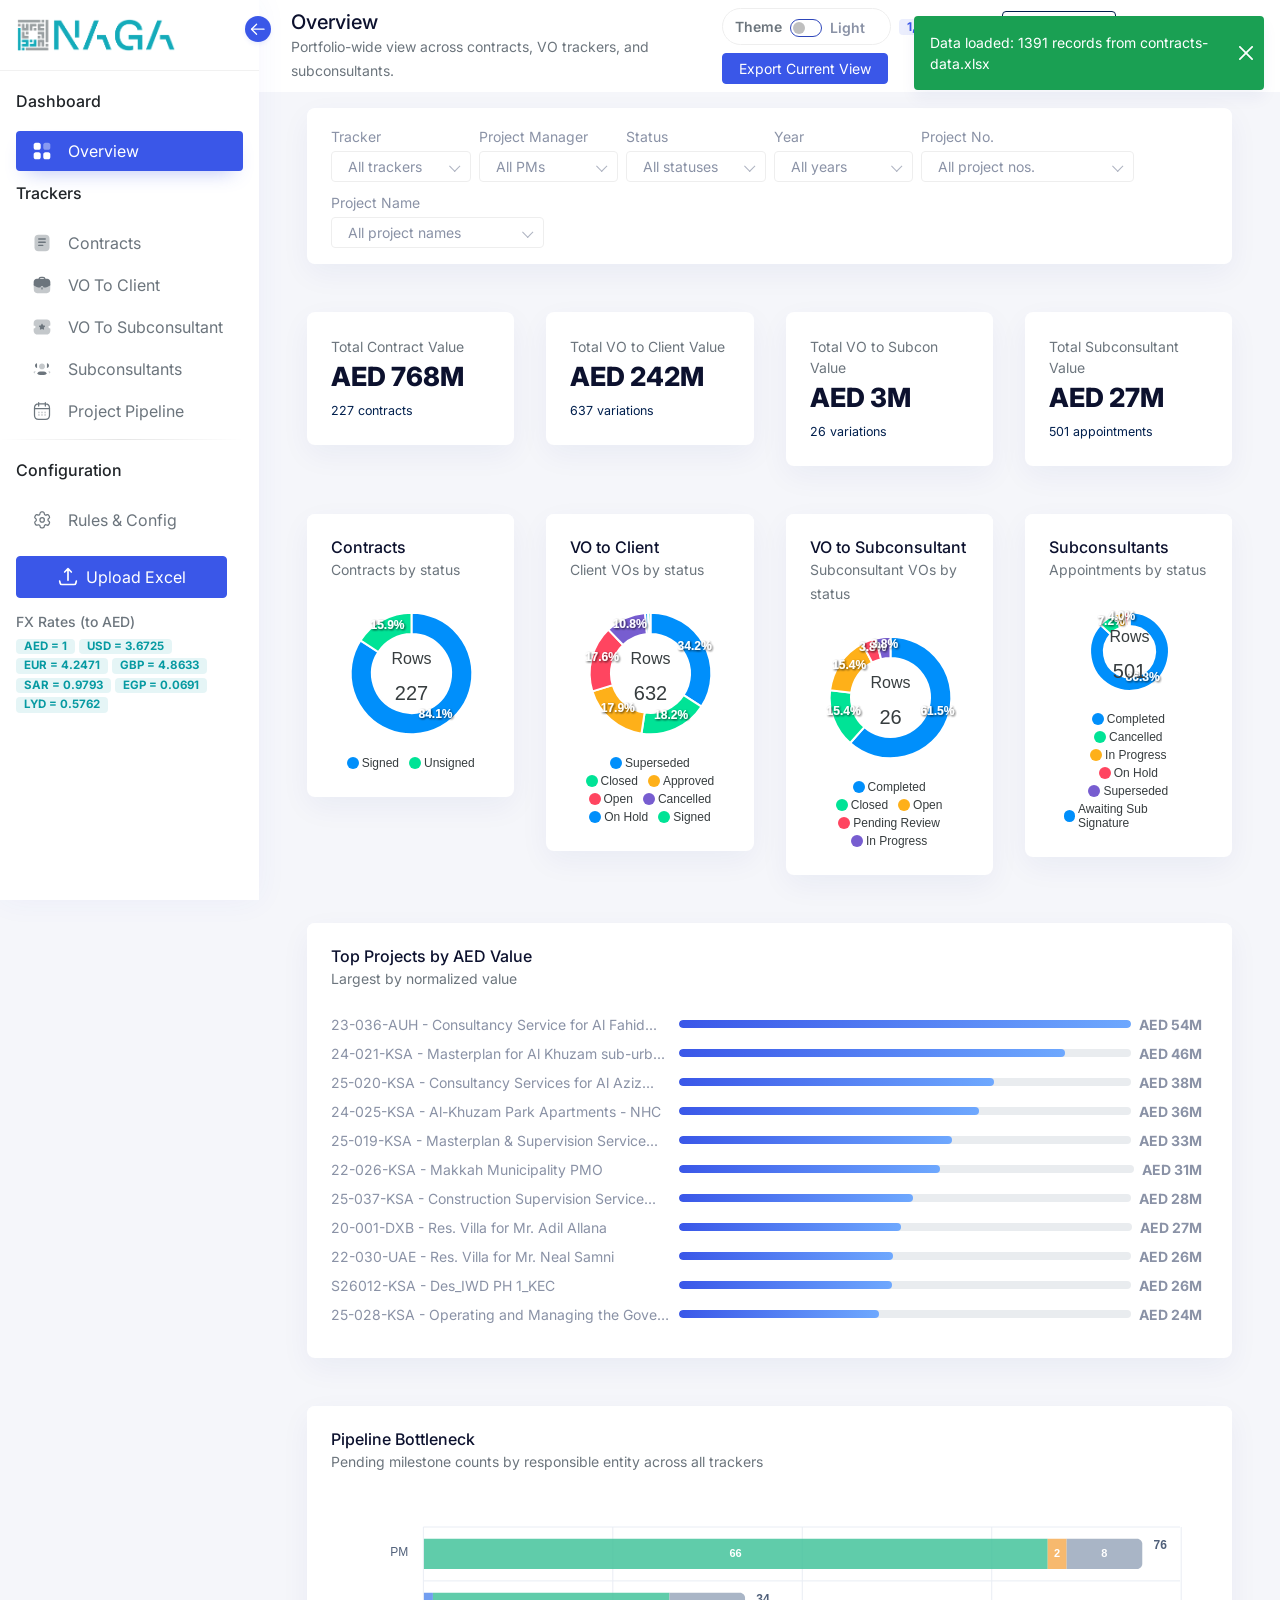
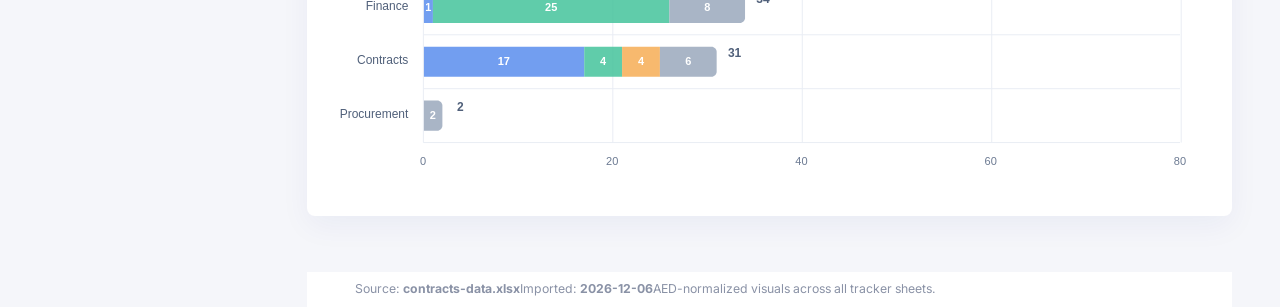
==== commit b77b2e56: "Replace generic logo with NAGA brand logo and favicon - Sidebar header: full NAGA logo when expanded" ====
--- a/dashboard/contracts-tracker.html
+++ b/dashboard/contracts-tracker.html
@@ -3,8 +3,9 @@
 <head>
   <meta charset="utf-8">
   <meta name="viewport" content="width=device-width, initial-scale=1, shrink-to-fit=no">
-  <title>Contracts, VOs &amp; Subconsultants Dashboard</title>
-  <link rel="shortcut icon" href="../assets/images/favicon.ico">
+  <title>NAGA | Contracts, VOs &amp; Subconsultants Dashboard</title>
+  <link rel="icon" type="image/png" sizes="64x64" href="../assets/images/naga-favicon-64.png">
+  <link rel="apple-touch-icon" sizes="180x180" href="../assets/images/naga-apple-touch.png">
   <link rel="stylesheet" href="../assets/css/core/libs.min.css">
   <link rel="stylesheet" href="../assets/css/hope-ui.min.css?v=4.0.0">
   <link rel="stylesheet" href="../assets/css/custom.min.css?v=4.0.0">
@@ -23,23 +24,12 @@
       <a href="#" class="navbar-brand">
         <div class="logo-main">
           <div class="logo-normal">
-            <svg class="text-primary icon-30" viewBox="0 0 30 30" fill="none" xmlns="http://www.w3.org/2000/svg">
-              <rect x="-0.757324" y="19.2427" width="28" height="4" rx="2" transform="rotate(-45 -0.757324 19.2427)" fill="currentColor"/>
-              <rect x="7.72803" y="27.728" width="28" height="4" rx="2" transform="rotate(-45 7.72803 27.728)" fill="currentColor"/>
-              <rect x="10.5366" y="16.3945" width="16" height="4" rx="2" transform="rotate(45 10.5366 16.3945)" fill="currentColor"/>
-              <rect x="10.5562" y="-0.556152" width="28" height="4" rx="2" transform="rotate(45 10.5562 -0.556152)" fill="currentColor"/>
-            </svg>
+            <img src="../assets/images/naga-logo.png" class="naga-logo-full" alt="NAGA">
           </div>
           <div class="logo-mini">
-            <svg class="text-primary icon-30" viewBox="0 0 30 30" fill="none" xmlns="http://www.w3.org/2000/svg">
-              <rect x="-0.757324" y="19.2427" width="28" height="4" rx="2" transform="rotate(-45 -0.757324 19.2427)" fill="currentColor"/>
-              <rect x="7.72803" y="27.728" width="28" height="4" rx="2" transform="rotate(-45 7.72803 27.728)" fill="currentColor"/>
-              <rect x="10.5366" y="16.3945" width="16" height="4" rx="2" transform="rotate(45 10.5366 16.3945)" fill="currentColor"/>
-              <rect x="10.5562" y="-0.556152" width="28" height="4" rx="2" transform="rotate(45 10.5562 -0.556152)" fill="currentColor"/>
-            </svg>
-          </div>
-        </div>
-        <h4 class="logo-title">Contracts</h4>
+            <img src="../assets/images/naga-icon.png" class="naga-logo-mini" alt="NAGA">
+          </div>
+        </div>
       </a>
       <div class="sidebar-toggle" data-toggle="sidebar" data-active="true">
         <i class="icon">
--- a/assets/css/contracts-dashboard.css
+++ b/assets/css/contracts-dashboard.css
@@ -1,6 +1,13 @@
 /* ============================================================
    Contracts Dashboard — Custom Overrides on Hope UI
    ============================================================ */
+
+/* NAGA brand logo in sidebar header */
+.navbar-brand .naga-logo-full { height: 34px; width: auto; max-width: 170px; display: block; }
+.navbar-brand .naga-logo-mini { height: 36px; width: 36px; display: block; }
+/* Show full logo when expanded, square emblem when sidebar is collapsed */
+.sidebar.sidebar-mini .logo-main .logo-normal { display: none; }
+.sidebar.sidebar-mini .logo-main .logo-mini { display: block; }
 
 /* KPI row */
 .kpi-grid .card { transition: transform .15s ease, box-shadow .15s ease; }
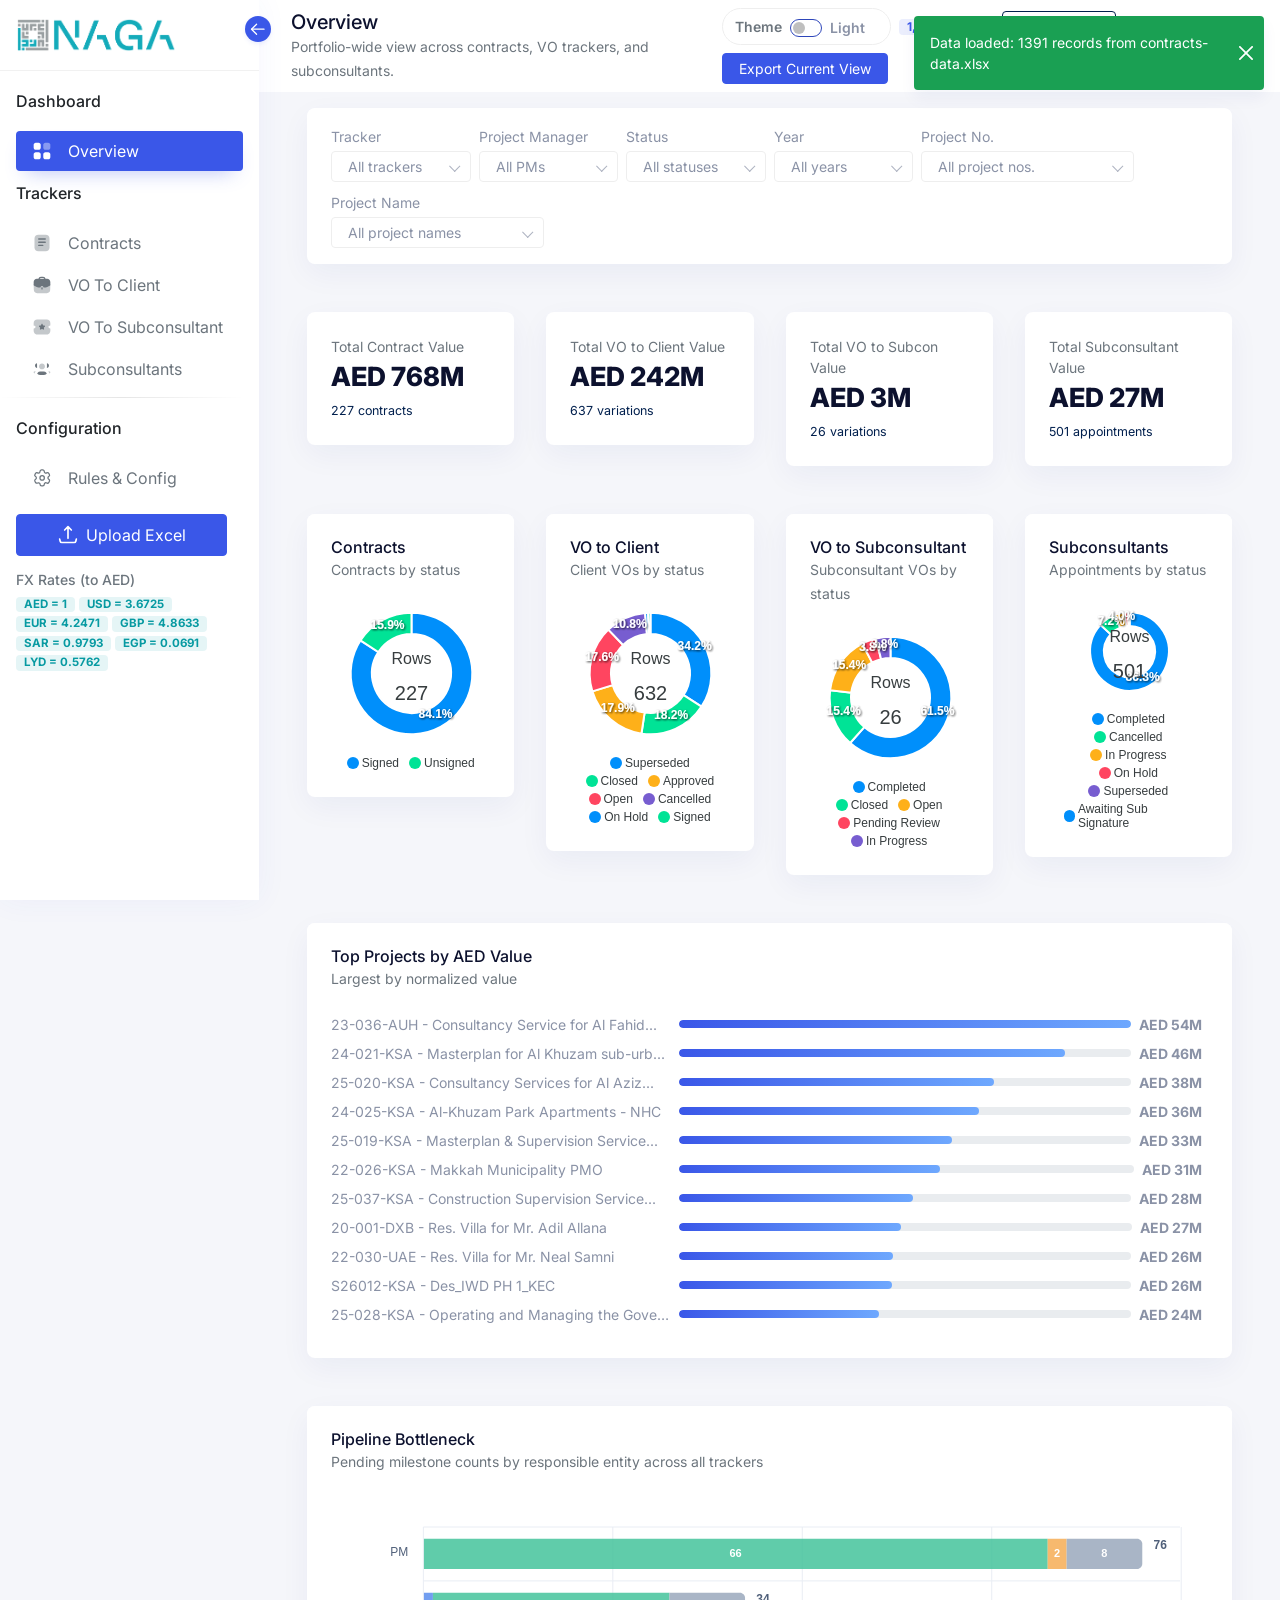
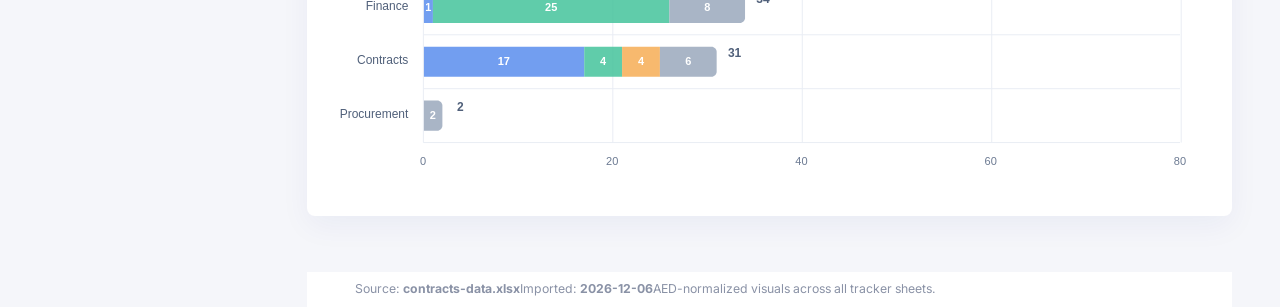
==== commit caa6194e: "Remove Project Pipeline page entirely - Remove sidebar nav item and #page-pipeline container - Remov" ====
--- a/dashboard/contracts-tracker.html
+++ b/dashboard/contracts-tracker.html
@@ -83,12 +83,6 @@
               <span class="item-name">Subconsultants</span>
             </a>
           </li>
-          <li class="nav-item">
-            <a class="nav-link" href="#" data-page="pipeline">
-              <i class="icon"><svg class="icon-20" width="20" viewBox="0 0 24 24" fill="none" xmlns="http://www.w3.org/2000/svg"><path d="M8 2v4M16 2v4M3.5 9.09h17M21 8.5V17c0 3-1.5 5-5 5H8c-3.5 0-5-2-5-5V8.5c0-3 1.5-5 5-5h8c3.5 0 5 2 5 5Z" stroke="currentColor" stroke-width="1.5" stroke-miterlimit="10" stroke-linecap="round" stroke-linejoin="round"/><path opacity="0.4" d="M15.695 13.7h.009M15.695 16.7h.009M11.995 13.7h.01M11.995 16.7h.01M8.294 13.7h.01M8.294 16.7h.01" stroke="currentColor" stroke-width="2" stroke-linecap="round" stroke-linejoin="round"/></svg></i>
-              <span class="item-name">Project Pipeline</span>
-            </a>
-          </li>
           <li><hr class="hr-horizontal"></li>
           <li class="nav-item static-item">
             <a class="nav-link static-item disabled" href="#" tabindex="-1">
@@ -220,7 +214,6 @@
       <div id="page-voClient"     class="page-section"></div>
       <div id="page-voSubcon"     class="page-section"></div>
       <div id="page-sca"          class="page-section"></div>
-      <div id="page-pipeline"    class="page-section"></div>
       <div id="page-rulesConfig"  class="page-section"></div>
 
       <!-- Footer -->
